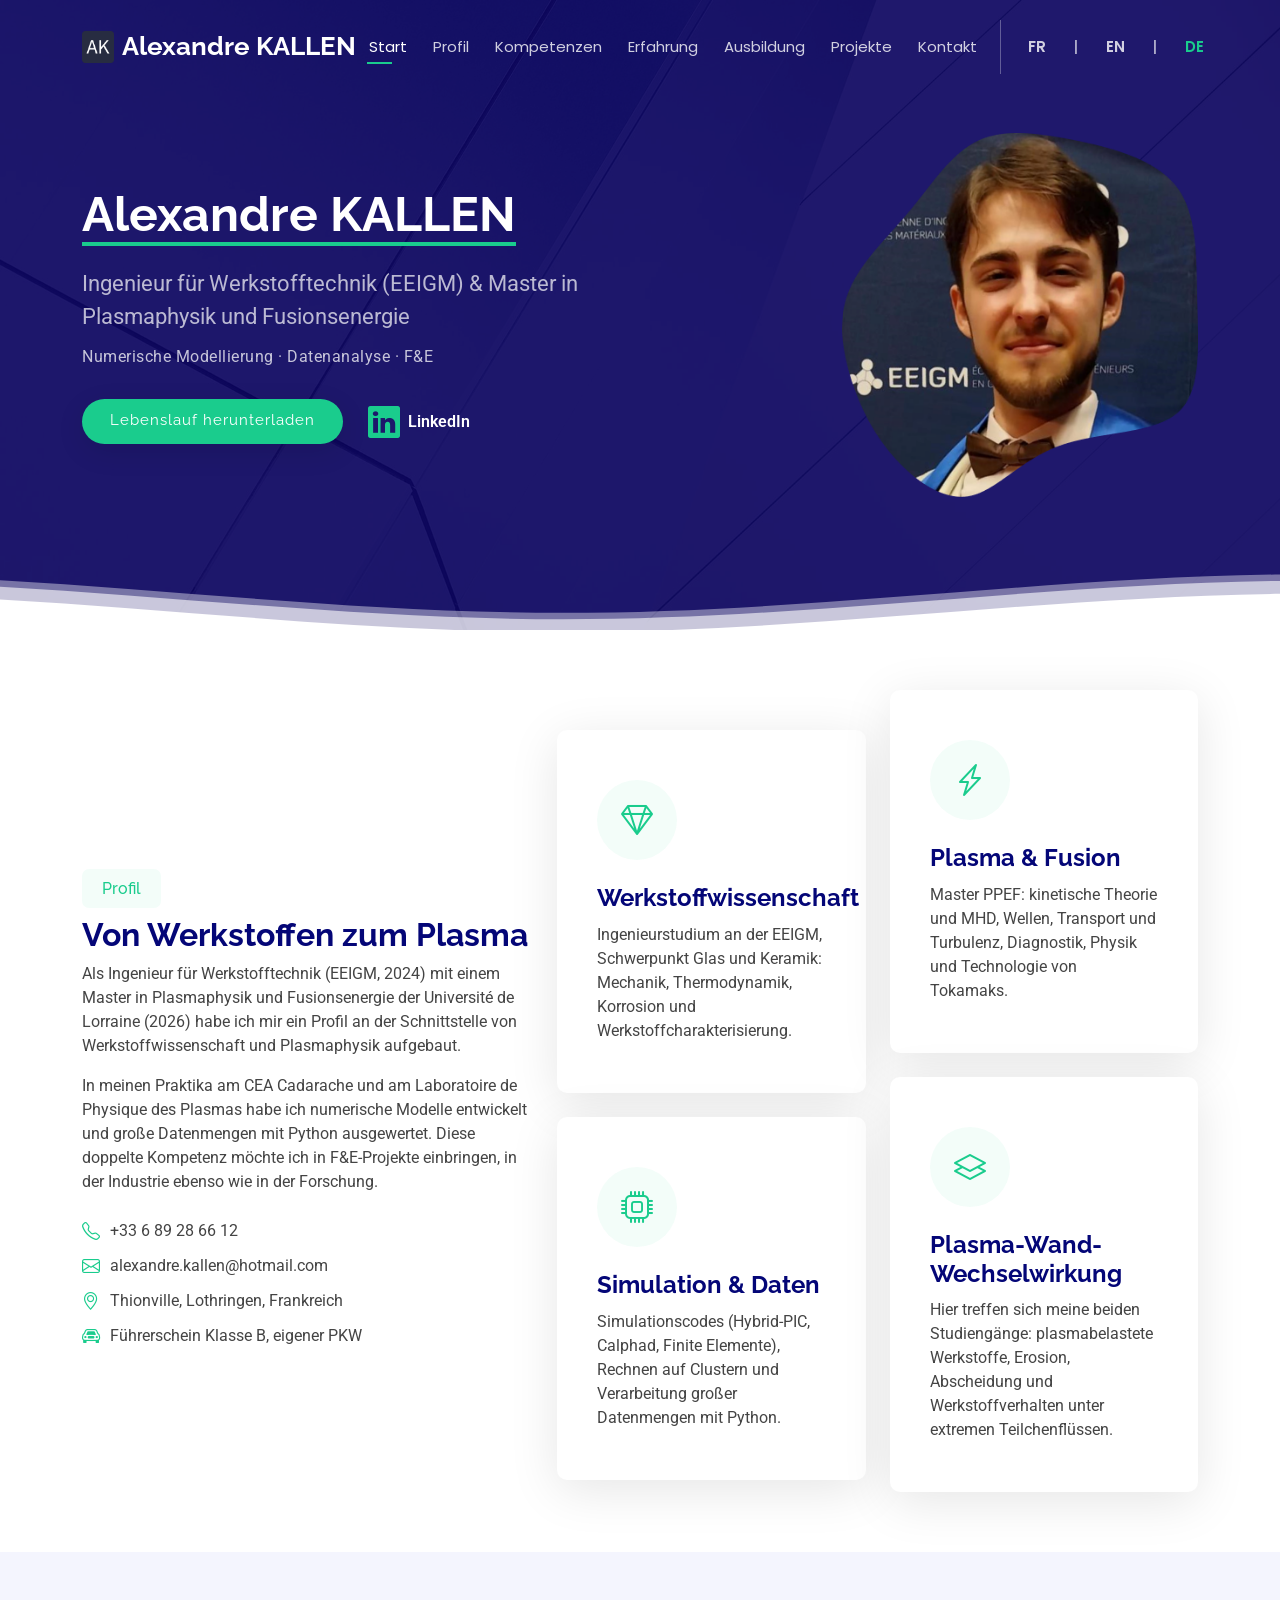
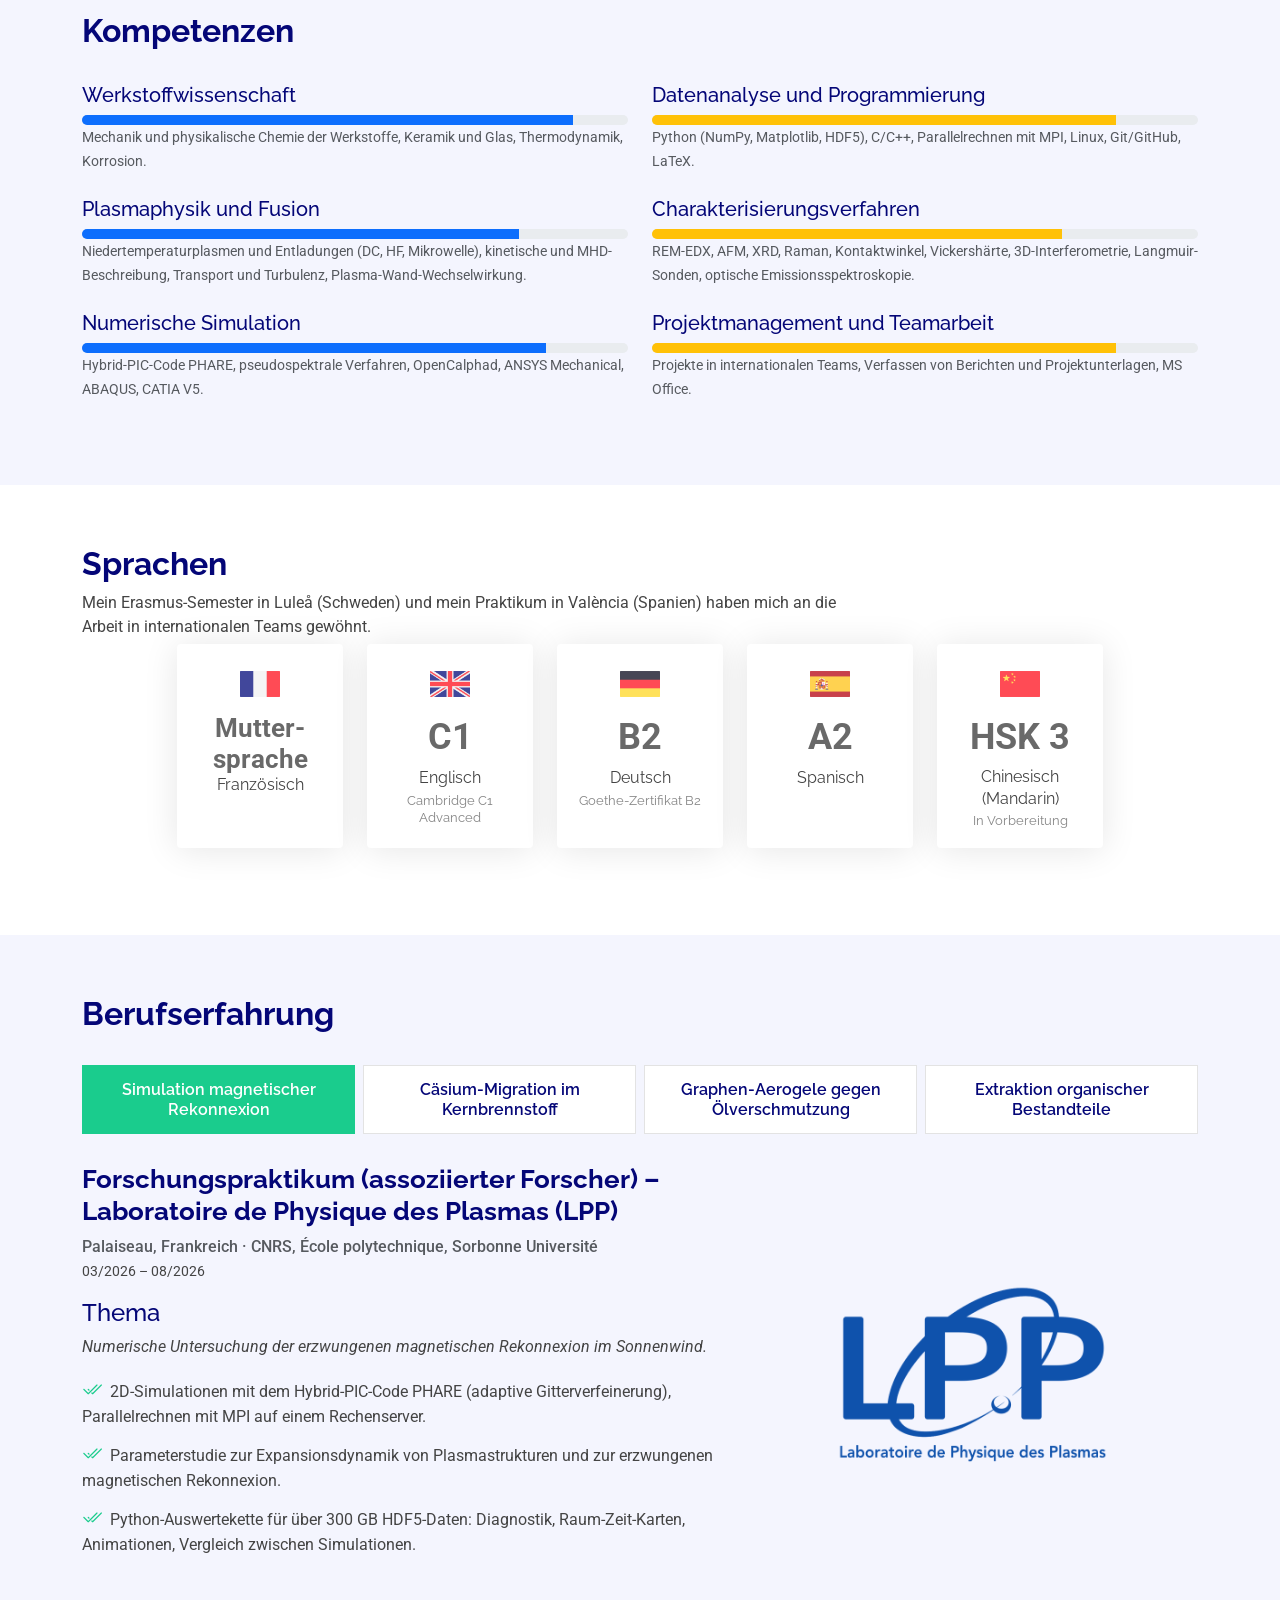
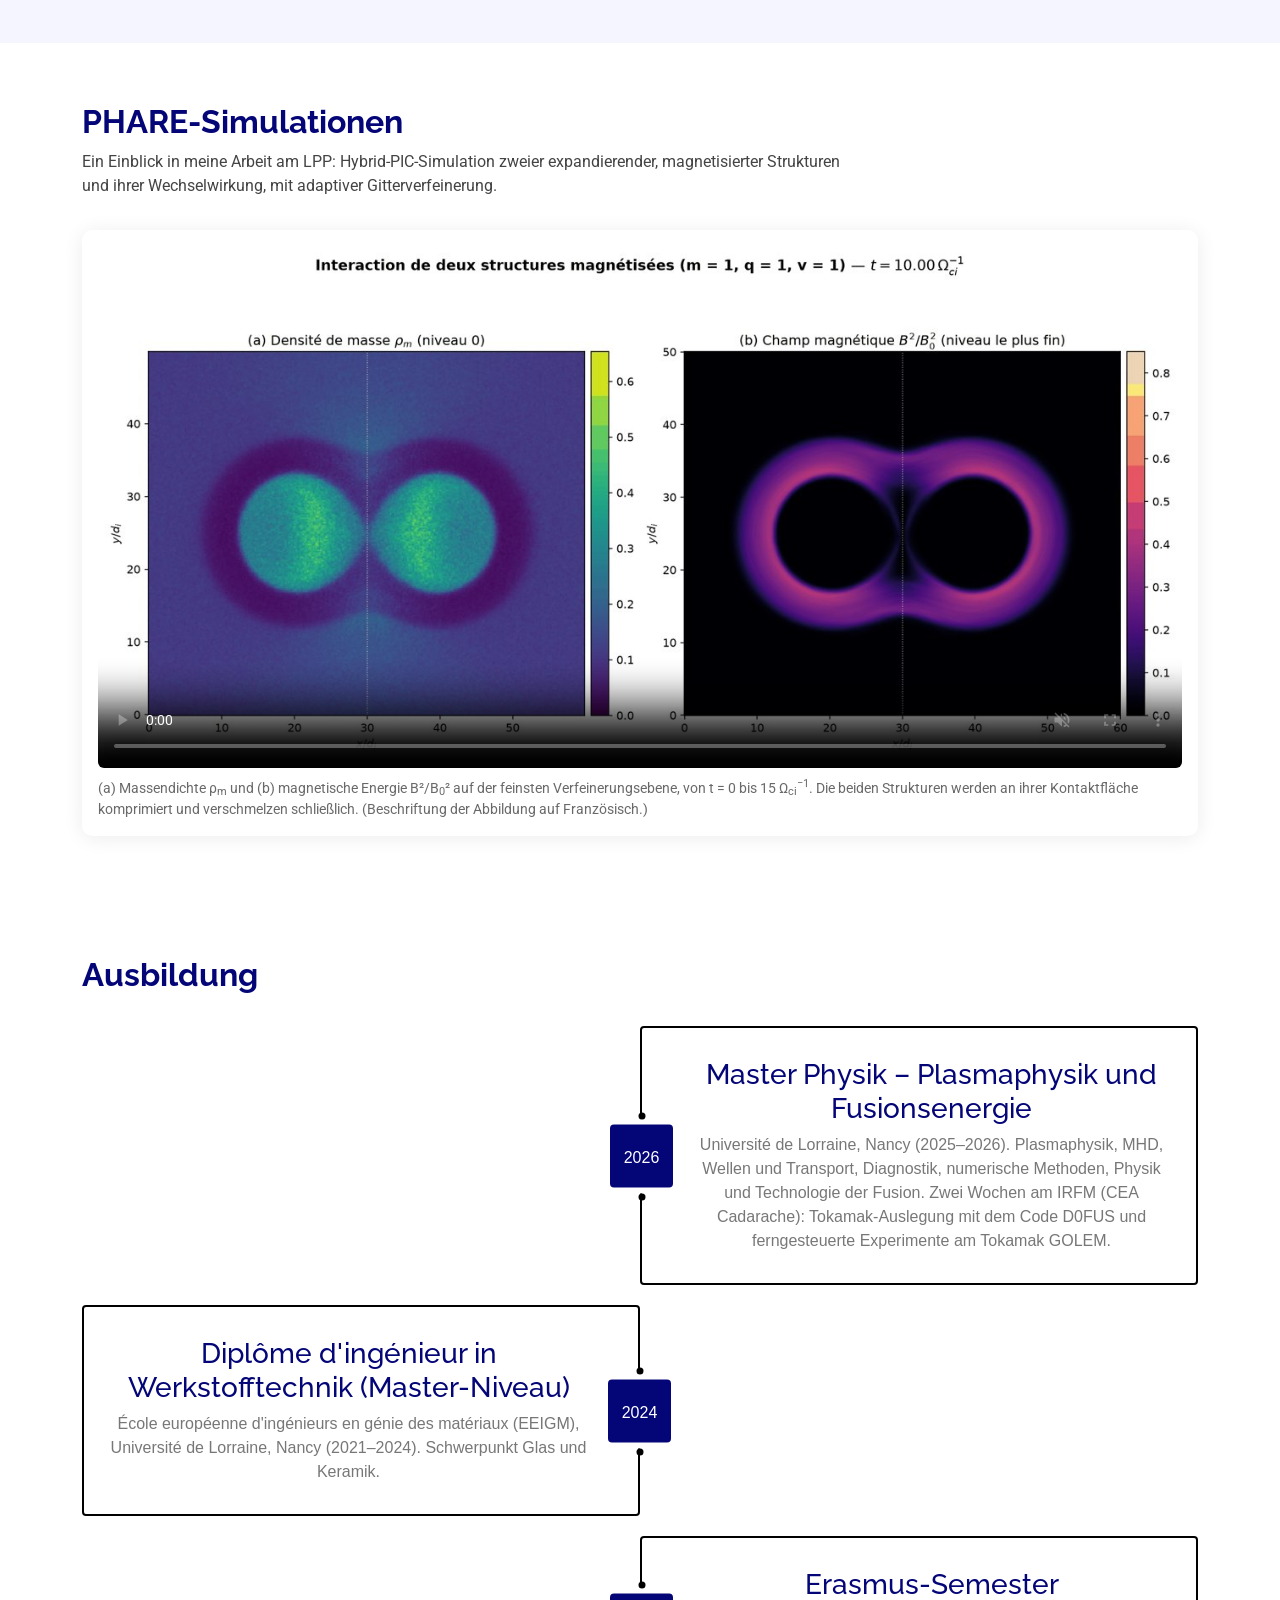
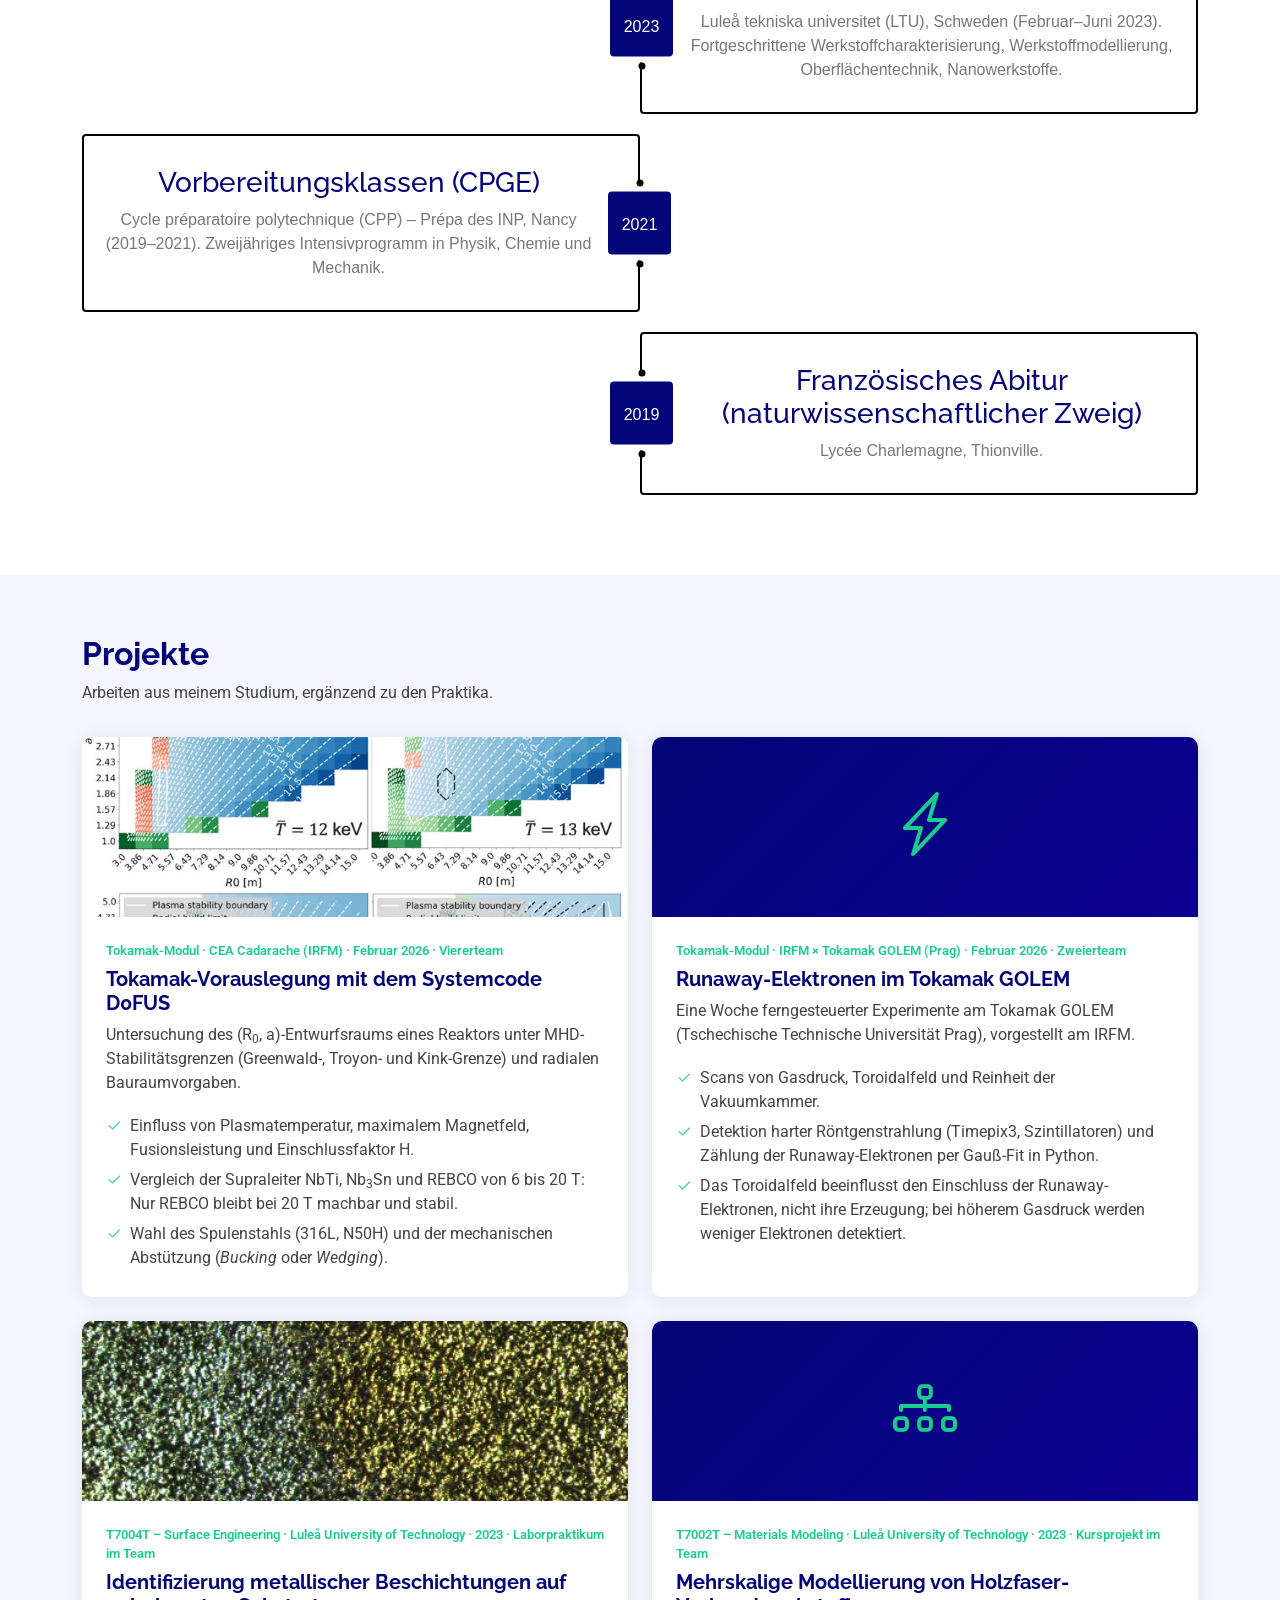
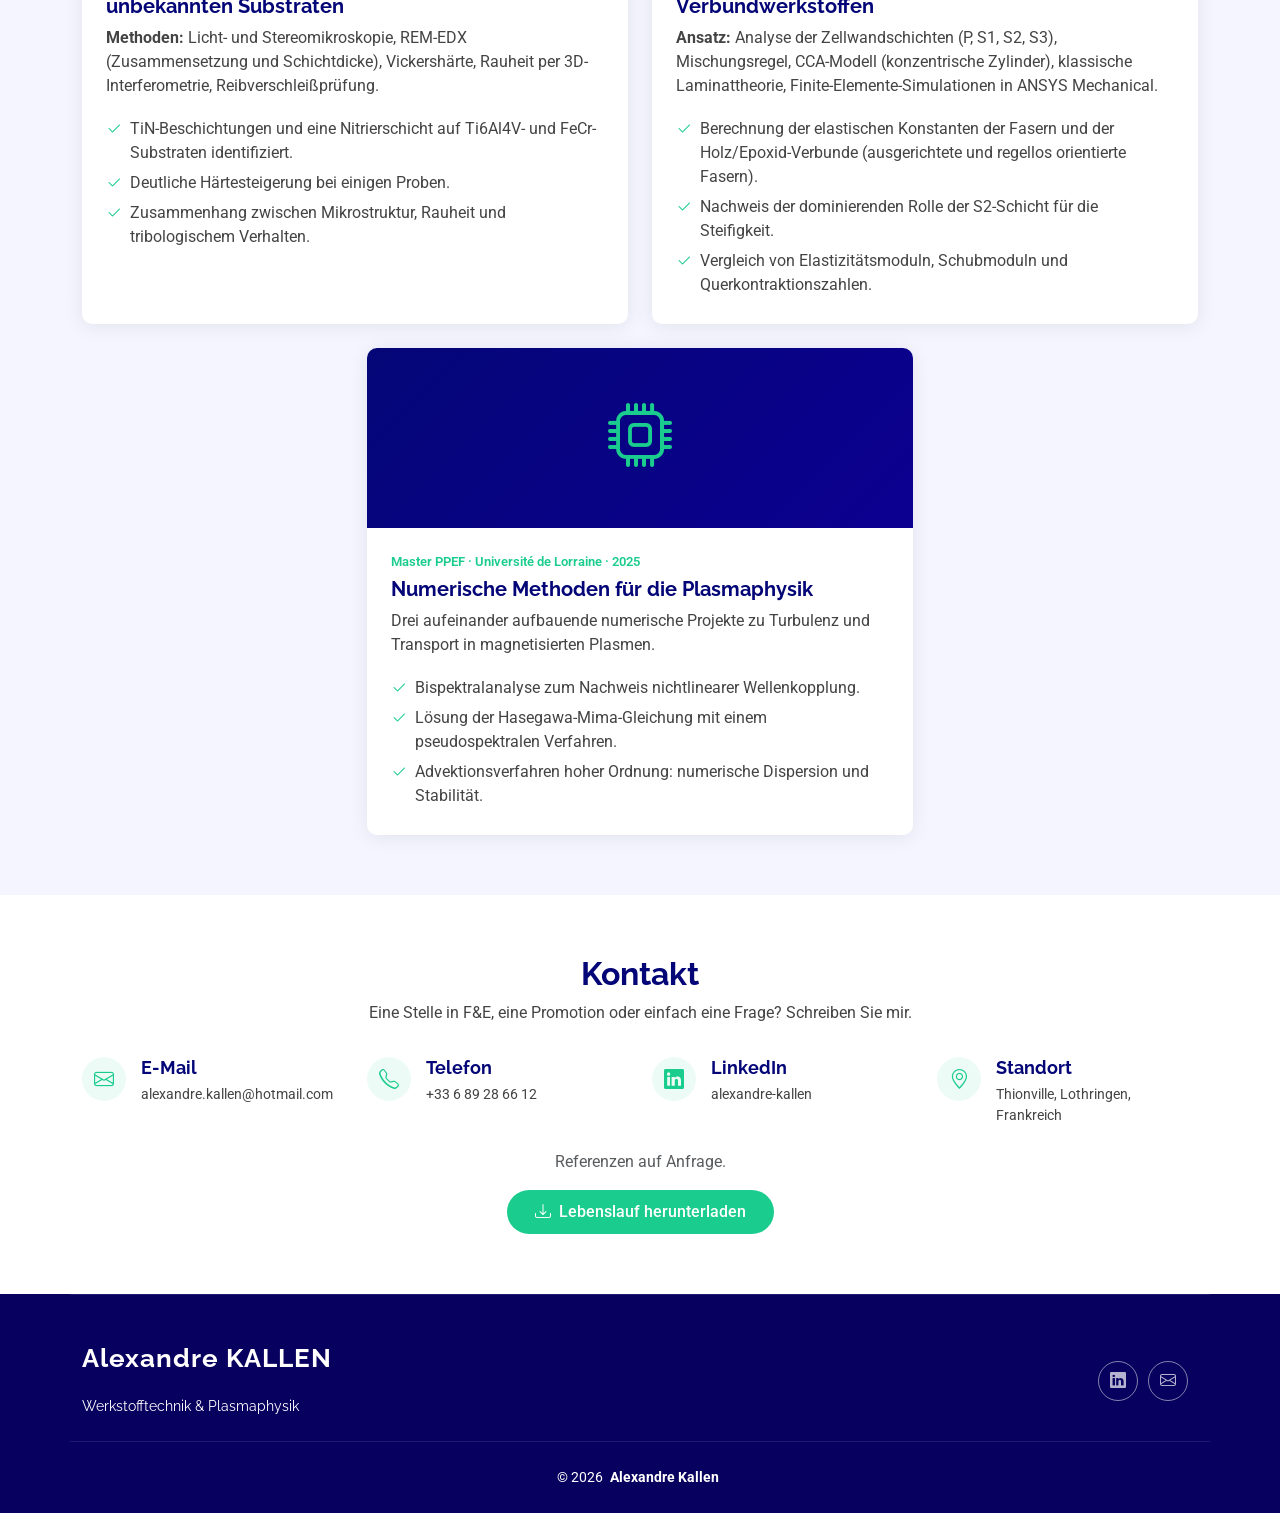
==== de/index.html @ f046f1e1 "Initial commit" ====
<!DOCTYPE html>
<html lang="de">

<head>
  <meta charset="utf-8">
  <meta content="width=device-width, initial-scale=1.0" name="viewport">
  <title>Alexandre Kallen – Werkstofftechnik &amp; Plasmaphysik</title>
  <meta name="description" content="Alexandre Kallen, Ingenieur für Werkstofftechnik (EEIGM) mit Master in Plasmaphysik und Fusionsenergie (Université de Lorraine). Numerische Modellierung, Datenanalyse, F&amp;E.">
  <meta property="og:title" content="Alexandre Kallen – Werkstofftechnik & Plasmaphysik">
  <meta property="og:description" content="Numerische Modellierung, Datenanalyse und F&E an der Schnittstelle von Werkstoffwissenschaft und Plasmaphysik.">
  <meta property="og:type" content="website">
  <meta property="og:image" content="https://alexandre-kallen.github.io/assets/img/profil-picture/PP-Alexandre-kallen-7.png">
  <link rel="canonical" href="https://alexandre-kallen.github.io/de/">
  <link rel="alternate" hreflang="fr" href="https://alexandre-kallen.github.io/">
  <link rel="alternate" hreflang="en" href="https://alexandre-kallen.github.io/en/">
  <link rel="alternate" hreflang="de" href="https://alexandre-kallen.github.io/de/">
  <!-- <link rel="alternate" hreflang="zh-CN" href="https://alexandre-kallen.github.io/zh/"> -->
  <link rel="alternate" hreflang="x-default" href="https://alexandre-kallen.github.io/">

  <!-- Favicons -->
  <link rel="apple-touch-icon" sizes="180x180" href="../favicon/apple-touch-icon.png">
  <link rel="icon" type="image/png" sizes="32x32" href="../favicon/favicon-32x32.png">
  <link rel="icon" type="image/png" sizes="16x16" href="../favicon/favicon-16x16.png">
  <link rel="manifest" href="../favicon/site.webmanifest">

  <!-- Fonts -->
  <link href="https://fonts.googleapis.com" rel="preconnect">
  <link href="https://fonts.gstatic.com" rel="preconnect" crossorigin>
  <link href="https://fonts.googleapis.com/css2?family=Roboto:ital,wght@0,300;0,400;0,500;0,700;1,400&family=Poppins:wght@300;400;500;600;700&family=Raleway:wght@400;500;600;700;800&display=swap" rel="stylesheet">

  <!-- Vendor CSS Files -->
  <link href="../assets/vendor/bootstrap/css/bootstrap.min.css" rel="stylesheet">
  <link href="../assets/vendor/bootstrap-icons/bootstrap-icons.css" rel="stylesheet">
  <link href="../assets/vendor/aos/aos.css" rel="stylesheet">
  <link href="../assets/vendor/glightbox/css/glightbox.min.css" rel="stylesheet">
  <link href="../assets/vendor/swiper/swiper-bundle.min.css" rel="stylesheet">

  <!-- Main CSS File -->
  <link href="../assets/css/main.css" rel="stylesheet">
  <link href="../assets/css/second.css" rel="stylesheet">
  <link href="../assets/css/custom.css" rel="stylesheet">
  <link href="../assets/css/timeline.css" rel="stylesheet">
</head>

<body class="index-page">

  <header id="header" class="header d-flex align-items-center fixed-top">
    <div class="container-fluid container-xl position-relative d-flex align-items-center justify-content-between">

      <a href="#hero" class="logo d-flex align-items-center">
        <img src="../assets/img/profil-picture/logo-4-bis.png" alt="Logo AK">
        <h1 class="sitename">Alexandre KALLEN</h1>
      </a>

      
    <!-- Navigation Menu -->
    <nav id="navmenu" class="navmenu">
      <ul>
        <li><a href="#hero" class="active">Start</a></li>
        <li><a href="#about">Profil</a></li>
        <li><a href="#competences">Kompetenzen</a></li>
        <li><a href="#experiences">Erfahrung</a></li>
        <li><a href="#formation">Ausbildung</a></li>
        <li><a href="#projets">Projekte</a></li>
        <li><a href="#contact">Kontakt</a></li>

        <!-- Language Switcher -->
        <li class="lang-switch">
          <ul aria-label="Sprachauswahl">

            <li class="lang-item lang-fr">
              <a href="../index.html"
                hreflang="fr"
                lang="fr">FR</a>
            </li>

            <li class="lang-separator" aria-hidden="true">|</li>

            <li class="lang-item lang-en">
              <a href="../en/index.html"
                hreflang="en"
                lang="en">EN</a>
            </li>

            <li class="lang-separator" aria-hidden="true">|</li>

            <li class="lang-item lang-de">
              <a href="../de/index.html"
                class="lang-current"
                hreflang="de"
                lang="de"
                aria-current="page">DE</a>
            </li>

          </ul>
        </li>
      </ul>

      <i class="mobile-nav-toggle d-xl-none bi bi-list"></i>
    </nav>
    <!-- /Navigation Menu -->


    </div>
  </header>

  <main class="main">

    <!-- Hero Section -->
    <section id="hero" class="hero section dark-background">
      <img src="../assets/img/hero-bg-2.jpg" alt="" class="hero-bg">

      <div class="container">
        <div class="row gy-4 justify-content-between">
          <div class="col-lg-4 order-lg-last hero-img" data-aos="zoom-out" data-aos-duration="300">
            <img src="../assets/img/profil-picture/PP-Alexandre-kallen-7.png" class="img-fluid rounded" alt="Porträt von Alexandre Kallen">
          </div>

          <div class="col-lg-6 d-flex flex-column justify-content-center" data-aos="fade-in">
            <h1><span>Alexandre KALLEN</span></h1>
            <p>Ingenieur für Werkstofftechnik (EEIGM) &amp; Master in Plasmaphysik und Fusionsenergie</p>
            <p class="hero-tagline">Numerische Modellierung · Datenanalyse · F&amp;E</p>
            <div class="d-flex flex-wrap">
              <a href="../assets/cv/CV_Alexandre_Kallen_DE.pdf" class="btn-get-started" download="Lebenslauf_Alexandre_Kallen.pdf">Lebenslauf herunterladen</a>
              <a href="https://www.linkedin.com/in/alexandre-kallen/" target="_blank" rel="noopener" class="btn-watch-video d-flex align-items-center"><i class="bi bi-linkedin"></i><span>LinkedIn</span></a>
            </div>
          </div>

        </div>
      </div>

      <svg class="hero-waves" xmlns="http://www.w3.org/2000/svg" xmlns:xlink="http://www.w3.org/1999/xlink" viewBox="0 24 150 28 " preserveAspectRatio="none">
        <defs>
          <path id="wave-path" d="M-160 44c30 0 58-18 88-18s 58 18 88 18 58-18 88-18 58 18 88 18 v44h-352z"></path>
        </defs>
        <g class="wave1">
          <use xlink:href="#wave-path" x="50" y="3"></use>
        </g>
        <g class="wave2">
          <use xlink:href="#wave-path" x="50" y="0"></use>
        </g>
        <g class="wave3">
          <use xlink:href="#wave-path" x="50" y="9"></use>
        </g>
      </svg>

    </section><!-- /Hero Section -->

    <!-- About Section -->
    <section id="about" class="about section">

      <div class="container" data-aos="fade-up" data-aos-delay="100" data-aos-duration="300">
        <div class="row align-items-xl-center gy-5">

          <div class="col-xl-5 content">
            <h3>Profil</h3>
            <h2>Von Werkstoffen zum Plasma</h2>
            <p>Als Ingenieur für Werkstofftechnik (EEIGM, 2024) mit einem Master in Plasmaphysik und Fusionsenergie der Université de Lorraine (2026) habe ich mir ein Profil an der Schnittstelle von Werkstoffwissenschaft und Plasmaphysik aufgebaut.</p>
            <p>In meinen Praktika am CEA Cadarache und am Laboratoire de Physique des Plasmas habe ich numerische Modelle entwickelt und große Datenmengen mit Python ausgewertet. Diese doppelte Kompetenz möchte ich in F&amp;E-Projekte einbringen, in der Industrie ebenso wie in der Forschung.</p>
            <ul class="contact-list">
              <li><i class="bi bi-telephone"></i><a href="tel:+33689286612">+33 6 89 28 66 12</a></li>
              <li><i class="bi bi-envelope"></i><a href="mailto:alexandre.kallen@hotmail.com">alexandre.kallen@hotmail.com</a></li>
              <li><i class="bi bi-geo-alt"></i><span>Thionville, Lothringen, Frankreich</span></li>
              <li><i class="bi bi-car-front"></i><span>Führerschein Klasse B, eigener PKW</span></li>
            </ul>
          </div>

          <div class="col-xl-7">
            <div class="row gy-4 icon-boxes">

              <div class="col-md-6" data-aos="fade-up" data-aos-delay="200" data-aos-duration="300">
                <div class="icon-box">
                  <i class="bi bi-gem"></i>
                  <h3>Werkstoffwissenschaft</h3>
                  <p>Ingenieurstudium an der EEIGM, Schwerpunkt Glas und Keramik: Mechanik, Thermodynamik, Korrosion und Werkstoffcharakterisierung.</p>
                </div>
              </div>

              <div class="col-md-6" data-aos="fade-up" data-aos-delay="300" data-aos-duration="300">
                <div class="icon-box">
                  <i class="bi bi-lightning-charge"></i>
                  <h3>Plasma &amp; Fusion</h3>
                  <p>Master PPEF: kinetische Theorie und MHD, Wellen, Transport und Turbulenz, Diagnostik, Physik und Technologie von Tokamaks.</p>
                </div>
              </div>

              <div class="col-md-6" data-aos="fade-up" data-aos-delay="400" data-aos-duration="300">
                <div class="icon-box">
                  <i class="bi bi-cpu"></i>
                  <h3>Simulation &amp; Daten</h3>
                  <p>Simulationscodes (Hybrid-PIC, Calphad, Finite Elemente), Rechnen auf Clustern und Verarbeitung großer Datenmengen mit Python.</p>
                </div>
              </div>

              <div class="col-md-6" data-aos="fade-up" data-aos-delay="500" data-aos-duration="300">
                <div class="icon-box">
                  <i class="bi bi-layers"></i>
                  <h3>Plasma-Wand-Wechselwirkung</h3>
                  <p>Hier treffen sich meine beiden Studiengänge: plasmabelastete Werkstoffe, Erosion, Abscheidung und Werkstoffverhalten unter extremen Teilchenflüssen.</p>
                </div>
              </div>

            </div>
          </div>

        </div>
      </div>

    </section><!-- /About Section -->

    <!-- Skills -->
    <section id="competences" class="progress-section section light-background">
      <div class="container">
        <div class="section-heading">
          <h2>Kompetenzen</h2>
        </div>
        <div class="row">
          <div class="col-lg-6">
            <div class="mb-4">
              <h5>Werkstoffwissenschaft</h5>
              <div class="progress" style="height: 10px;">
                <div class="progress-bar bg-primary" role="progressbar" style="width: 90%;" aria-valuenow="90" aria-valuemin="0" aria-valuemax="100"></div>
              </div>
              <small class="text-muted">Mechanik und physikalische Chemie der Werkstoffe, Keramik und Glas, Thermodynamik, Korrosion.</small>
            </div>
            <div class="mb-4">
              <h5>Plasmaphysik und Fusion</h5>
              <div class="progress" style="height: 10px;">
                <div class="progress-bar bg-primary" role="progressbar" style="width: 80%;" aria-valuenow="80" aria-valuemin="0" aria-valuemax="100"></div>
              </div>
              <small class="text-muted">Niedertemperaturplasmen und Entladungen (DC, HF, Mikrowelle), kinetische und MHD-Beschreibung, Transport und Turbulenz, Plasma-Wand-Wechselwirkung.</small>
            </div>
            <div class="mb-4">
              <h5>Numerische Simulation</h5>
              <div class="progress" style="height: 10px;">
                <div class="progress-bar bg-primary" role="progressbar" style="width: 85%;" aria-valuenow="85" aria-valuemin="0" aria-valuemax="100"></div>
              </div>
              <small class="text-muted">Hybrid-PIC-Code PHARE, pseudospektrale Verfahren, OpenCalphad, ANSYS Mechanical, ABAQUS, CATIA V5.</small>
            </div>
          </div>
          <div class="col-lg-6">
            <div class="mb-4">
              <h5>Datenanalyse und Programmierung</h5>
              <div class="progress" style="height: 10px;">
                <div class="progress-bar bg-warning" role="progressbar" style="width: 85%;" aria-valuenow="85" aria-valuemin="0" aria-valuemax="100"></div>
              </div>
              <small class="text-muted">Python (NumPy, Matplotlib, HDF5), C/C++, Parallelrechnen mit MPI, Linux, Git/GitHub, LaTeX.</small>
            </div>
            <div class="mb-4">
              <h5>Charakterisierungsverfahren</h5>
              <div class="progress" style="height: 10px;">
                <div class="progress-bar bg-warning" role="progressbar" style="width: 75%;" aria-valuenow="75" aria-valuemin="0" aria-valuemax="100"></div>
              </div>
              <small class="text-muted">REM-EDX, AFM, XRD, Raman, Kontaktwinkel, Vickershärte, 3D-Interferometrie, Langmuir-Sonden, optische Emissionsspektroskopie.</small>
            </div>
            <div class="mb-4">
              <h5>Projektmanagement und Teamarbeit</h5>
              <div class="progress" style="height: 10px;">
                <div class="progress-bar bg-warning" role="progressbar" style="width: 85%;" aria-valuenow="85" aria-valuemin="0" aria-valuemax="100"></div>
              </div>
              <small class="text-muted">Projekte in internationalen Teams, Verfassen von Berichten und Projektunterlagen, MS Office.</small>
            </div>
          </div>
        </div>
      </div>
    </section>
    <!-- /Skills -->

    <!-- Languages -->
    <section id="langues" class="stats section">
      <div class="container" data-aos="fade-up" data-aos-delay="100">
        <div class="section-heading">
          <h2>Sprachen</h2>
          <p>Mein Erasmus-Semester in Luleå (Schweden) und mein Praktikum in València (Spanien) haben mich an die Arbeit in internationalen Teams gewöhnt.</p>
        </div>

        <div class="row gy-4 justify-content-center">

          <div class="col-6 col-md-4 col-lg-2 d-flex flex-column align-items-center">
            <div class="stats-item">
              <img src="../assets/img/flags/french-flag.png" alt="" class="flag">
              <span class="lvl-long">Mutter&shy;sprache</span>
              <p>Französisch</p>
            </div>
          </div>

          <div class="col-6 col-md-4 col-lg-2 d-flex flex-column align-items-center">
            <div class="stats-item">
              <img src="../assets/img/flags/english-flag.png" alt="" class="flag">
              <span>C1</span>
              <p>Englisch<br><small>Cambridge C1 Advanced</small></p>
            </div>
          </div>

          <div class="col-6 col-md-4 col-lg-2 d-flex flex-column align-items-center">
            <div class="stats-item">
              <img src="../assets/img/flags/german-flag.png" alt="" class="flag">
              <span>B2</span>
              <p>Deutsch<br><small>Goethe-Zertifikat B2</small></p>
            </div>
          </div>

          <div class="col-6 col-md-4 col-lg-2 d-flex flex-column align-items-center">
            <div class="stats-item">
              <img src="../assets/img/flags/spanish-flag.png" alt="" class="flag">
              <span>A2</span>
              <p>Spanisch</p>
            </div>
          </div>

          <div class="col-6 col-md-4 col-lg-2 d-flex flex-column align-items-center">
            <div class="stats-item">
              <img src="../assets/img/flags/chinese-flag.png" alt="" class="flag">
              <span class="small-level">HSK 3</span>
              <p>Chinesisch (Mandarin)<br><small>In Vorbereitung</small></p>
            </div>
          </div>

        </div>
      </div>
    </section><!-- /Languages -->

    <!-- Experiences -->
    <section id="experiences" class="features2 section light-background">

      <div class="container">
        <div class="section-heading">
          <h2>Berufserfahrung</h2>
        </div>

        <ul class="nav nav-tabs row d-flex g-2" data-aos="fade-up" data-aos-delay="100">
          <li class="nav-item col-6 col-lg-3">
            <a class="nav-link active show" data-bs-toggle="tab" data-bs-target="#exp-lpp">
              <h4><span class="d-none d-lg-inline">Simulation magnetischer Rekonnexion</span><span class="d-lg-none">LPP · 2026</span></h4>
            </a>
          </li>
          <li class="nav-item col-6 col-lg-3">
            <a class="nav-link" data-bs-toggle="tab" data-bs-target="#exp-cea">
              <h4><span class="d-none d-lg-inline">Cäsium-Migration im Kernbrennstoff</span><span class="d-lg-none">CEA · 2024</span></h4>
            </a>
          </li>
          <li class="nav-item col-6 col-lg-3">
            <a class="nav-link" data-bs-toggle="tab" data-bs-target="#exp-upv">
              <h4><span class="d-none d-lg-inline">Graphen-Aerogele gegen Ölverschmutzung</span><span class="d-lg-none">UPV · 2023</span></h4>
            </a>
          </li>
          <li class="nav-item col-6 col-lg-3">
            <a class="nav-link" data-bs-toggle="tab" data-bs-target="#exp-ceratizit">
              <h4><span class="d-none d-lg-inline">Extraktion organischer Bestandteile</span><span class="d-lg-none">CERATIZIT · 2021</span></h4>
            </a>
          </li>
        </ul>

        <div class="tab-content" data-aos="fade-up" data-aos-delay="200">

          <div class="tab-pane fade active show" id="exp-lpp">
            <div class="row gy-4">
              <div class="col-lg-7 order-2 order-lg-1">
                <h3>Forschungspraktikum (assoziierter Forscher) – Laboratoire de Physique des Plasmas (LPP)</h3>
                <span class="text-muted h6">Palaiseau, Frankreich · CNRS, École polytechnique, Sorbonne Université</span>
                <p><small>03/2026 – 08/2026</small></p>
                <h4>Thema</h4>
                <p class="fst-italic">Numerische Untersuchung der erzwungenen magnetischen Rekonnexion im Sonnenwind.</p>
                <ul>
                  <li><i class="bi bi-check2-all"></i> <span>2D-Simulationen mit dem Hybrid-PIC-Code PHARE (adaptive Gitterverfeinerung), Parallelrechnen mit MPI auf einem Rechenserver.</span></li>
                  <li><i class="bi bi-check2-all"></i> <span>Parameterstudie zur Expansionsdynamik von Plasmastrukturen und zur erzwungenen magnetischen Rekonnexion.</span></li>
                  <li><i class="bi bi-check2-all"></i> <span>Python-Auswertekette für über 300 GB HDF5-Daten: Diagnostik, Raum-Zeit-Karten, Animationen, Vergleich zwischen Simulationen.</span></li>
                </ul>
              </div>
              <div class="col-lg-5 order-1 order-lg-2 company-logos">
                <div class="logo-box">
                  <img src="../assets/img/logos/lpp-logo.png" alt="Laboratoire de Physique des Plasmas" class="img-fluid">
                </div>
              </div>
            </div>
          </div>

          <div class="tab-pane fade" id="exp-cea">
            <div class="row gy-4">
              <div class="col-lg-7 order-2 order-lg-1">
                <h3>Abschlusspraktikum – Commissariat à l'énergie atomique (CEA)</h3>
                <span class="text-muted h6">Cadarache, Frankreich</span>
                <p><small>02/2024 – 08/2024</small></p>
                <h4>Thema</h4>
                <p class="fst-italic">Thermodynamische Berechnungen zur Modellierung der Cäsium-Migration in den Brennstäben natriumgekühlter schneller Reaktoren.</p>
                <ul>
                  <li><i class="bi bi-check2-all"></i> <span>Thermodynamische Berechnungen mit OpenCalphad zur Speziation flüchtiger Spaltprodukte.</span></li>
                  <li><i class="bi bi-check2-all"></i> <span>Entwicklung eines Python-Modells, das Thermochemie und Diffusion koppelt, um den Cäsiumtransport im Brennstoff zu simulieren.</span></li>
                  <li><i class="bi bi-check2-all"></i> <span>Datenanalyse und Parameterstudien zur Validierung und Verbesserung des Modells.</span></li>
                </ul>
                <p class="publication"><i class="bi bi-journal-text"></i> <span><strong>Publikation (Mitautor, Beitrag zu Abbildungen):</strong> F. Bernachy-Barbe, T. Barani, J.-C. Dumas, A. Kallen, „A practical cesium axial migration model for fast reactor fuel pins“, <em>Nuclear Engineering and Technology</em> 57 (7), 103521 (2025). <a href="https://doi.org/10.1016/j.net.2025.103521" target="_blank" rel="noopener">DOI : 10.1016/j.net.2025.103521</a></span></p>
              </div>
              <div class="col-lg-5 order-1 order-lg-2 company-logos">
                <div class="logo-box">
                  <img src="../assets/img/logos/CEA_logo_nouveau.svg" alt="CEA" class="img-fluid">
                </div>
              </div>
            </div>
          </div>

          <div class="tab-pane fade" id="exp-upv">
            <div class="row gy-4">
              <div class="col-lg-7 order-2 order-lg-1">
                <h3>Forschungspraktikum – Universitat Politècnica de València (UPV)</h3>
                <span class="text-muted h6">València, Spanien</span>
                <p><small>09/2023 – 02/2024</small></p>
                <h4>Thema</h4>
                <p class="fst-italic">Einfluss der Reduktion auf poröse 3D-Sorbentien aus Graphenoxid zur Reinigung ölverschmutzten Wassers.</p>
                <ul>
                  <li><i class="bi bi-check2-all"></i> <span>Hydrothermale Synthese von Graphenoxid-Aerogelen: Einfluss der Präkursorkonzentration, des Reduktionsmittels (Vitamin C, Ethylendiamin), des Freeze-Castings (−20 °C oder flüssiger Stickstoff) und einer Glühung bei 800 °C unter Stickstoff.</span></li>
                  <li><i class="bi bi-check2-all"></i> <span>Charakterisierung mittels REM und Kontaktwinkel, Dichte- und Porositätsmessungen, Ölsorptionsversuche (Motor-, Raps- und Olivenöl) in Öl-in-Wasser-Emulsionen.</span></li>
                  <li><i class="bi bi-check2-all"></i> <span>Linearer Zusammenhang zwischen Öldichte und Sorptionskapazität; beste Ergebnisse mit Ethylendiamin, bis zu 405 mg/mg.</span></li>
                </ul>
                <a class="read-more-link" href="https://riunet.upv.es/entities/publication/25eebd11-fccb-4f73-8c6e-33d3c325169e" target="_blank" rel="noopener"><i class="bi bi-file-earmark-text"></i> Masterarbeit lesen (RiuNet, UPV)</a>
              </div>
              <div class="col-lg-5 order-1 order-lg-2 company-logos">
                <div class="logo-box">
                  <img src="../assets/img/logos/universitat-politecnica-de-valencia-upv-logo-vector.svg" alt="Universitat Politècnica de València" class="img-fluid">
                </div>
              </div>
            </div>
          </div>

          <div class="tab-pane fade" id="exp-ceratizit">
            <div class="row gy-4">
              <div class="col-lg-7 order-2 order-lg-1">
                <h3>Praktikum Prozesstechnik – CERATIZIT Luxembourg</h3>
                <span class="text-muted h6">Mamer, Luxemburg</span>
                <p><small>05/2021 – 06/2021</small></p>
                <h4>Thema</h4>
                <p class="fst-italic">Optimierung einer Methode zur Extraktion organischer Bestandteile aus Wolframcarbid-Pulvern.</p>
                <ul>
                  <li><i class="bi bi-check2-all"></i> <span>Untersuchung und Optimierung der Prozessparameter: Temperatur, Behandlungsdauer und Lösungsmittel.</span></li>
                  <li><i class="bi bi-check2-all"></i> <span>Analyse und Abtrennung der organischen Bestandteile der Pulver vor der industriellen Weiterverarbeitung.</span></li>
                </ul>
              </div>
              <div class="col-lg-5 order-1 order-lg-2 company-logos">
                <div class="logo-box">
                  <img src="../assets/img/logos/CERATIZIT_Logo.svg" alt="CERATIZIT" class="img-fluid">
                </div>
              </div>
            </div>
          </div>

        </div>

      </div>

    </section><!-- /Experiences -->

    <!-- Simulations -->
    <section id="simulations" class="simulations section">
      <div class="container">
        <div class="section-heading">
          <h2>PHARE-Simulationen</h2>
          <p>Ein Einblick in meine Arbeit am LPP: Hybrid-PIC-Simulation zweier expandierender, magnetisierter Strukturen und ihrer Wechselwirkung, mit adaptiver Gitterverfeinerung.</p>
        </div>
        <figure class="sim-figure" data-aos="fade-up">
          <video src="../assets/media/phare-deux-bulles.mp4" poster="../assets/media/phare-deux-bulles-poster.jpg" autoplay muted loop playsinline controls preload="metadata" aria-label="Animation der PHARE-Simulation zweier magnetisierter Strukturen"></video>
          <figcaption>(a) Massendichte ρ<sub>m</sub> und (b) magnetische Energie B²/B<sub>0</sub>² auf der feinsten Verfeinerungsebene, von t = 0 bis 15 Ω<sub>ci</sub><sup>−1</sup>. Die beiden Strukturen werden an ihrer Kontaktfläche komprimiert und verschmelzen schließlich. (Beschriftung der Abbildung auf Französisch.)</figcaption>
        </figure>
      </div>
    </section><!-- /Simulations -->

    <!-- Timeline section -->
    <section id="formation" class="section">
      <div class="container">
        <div class="section-heading">
          <h2>Ausbildung</h2>
        </div>
        <div class="row">
          <div class="col-md-12">
            <div class="main-timeline">
              <div class="timeline">
                <div class="timeline-content">
                  <div class="timeline-icon">
                    <p>2026</p>
                  </div>
                  <h3>Master Physik – Plasmaphysik und Fusionsenergie</h3>
                  <p class="description">
                    Université de Lorraine, Nancy (2025–2026). Plasmaphysik, MHD, Wellen und Transport, Diagnostik, numerische Methoden, Physik und Technologie der Fusion. Zwei Wochen am IRFM (CEA Cadarache): Tokamak-Auslegung mit dem Code D0FUS und ferngesteuerte Experimente am Tokamak GOLEM.
                  </p>
                </div>
              </div>
              <div class="timeline">
                <div class="timeline-content">
                  <div class="timeline-icon">
                    <p>2024</p>
                  </div>
                  <h3>Diplôme d'ingénieur in Werkstofftechnik (Master-Niveau)</h3>
                  <p class="description">
                    École européenne d'ingénieurs en génie des matériaux (EEIGM), Université de Lorraine, Nancy (2021–2024). Schwerpunkt Glas und Keramik.
                  </p>
                </div>
              </div>
              <div class="timeline">
                <div class="timeline-content">
                  <div class="timeline-icon">
                    <p>2023</p>
                  </div>
                  <h3>Erasmus-Semester</h3>
                  <p class="description">
                    Luleå tekniska universitet (LTU), Schweden (Februar–Juni 2023). Fortgeschrittene Werkstoffcharakterisierung, Werkstoffmodellierung, Oberflächentechnik, Nanowerkstoffe.
                  </p>
                </div>
              </div>
              <div class="timeline">
                <div class="timeline-content">
                  <div class="timeline-icon">
                    <p>2021</p>
                  </div>
                  <h3>Vorbereitungsklassen (CPGE)</h3>
                  <p class="description">
                    Cycle préparatoire polytechnique (CPP) – Prépa des INP, Nancy (2019–2021). Zweijähriges Intensivprogramm in Physik, Chemie und Mechanik.
                  </p>
                </div>
              </div>
              <div class="timeline">
                <div class="timeline-content">
                  <div class="timeline-icon">
                    <p>2019</p>
                  </div>
                  <h3>Französisches Abitur (naturwissenschaftlicher Zweig)</h3>
                  <p class="description">
                    Lycée Charlemagne, Thionville.
                  </p>
                </div>
              </div>
            </div>
          </div>
        </div>
      </div>
    </section>
    <!-- /Timeline section -->

    <!-- Projects -->
    <section id="projets" class="projects section light-background">
      <div class="container">
        <div class="section-heading">
          <h2>Projekte</h2>
          <p>Arbeiten aus meinem Studium, ergänzend zu den Praktika.</p>
        </div>

        <div class="row gy-4 justify-content-center">

          <div class="col-lg-6" data-aos="fade-up" data-aos-delay="100">
            <article class="project-card">
              <img src="../assets/img/projets/d0fus-cartes-faisabilite.jpg" alt="Machbarkeitskarten eines Tokamaks in der (R0, a)-Ebene, erstellt mit D0FUS" class="project-img">
              <div class="project-body">
                <p class="project-context">Tokamak-Modul · CEA Cadarache (IRFM) · Februar 2026 · Viererteam</p>
                <h3>Tokamak-Vorauslegung mit dem Systemcode D0FUS</h3>
                <p>Untersuchung des (R<sub>0</sub>, a)-Entwurfsraums eines Reaktors unter MHD-Stabilitätsgrenzen (Greenwald-, Troyon- und Kink-Grenze) und radialen Bauraumvorgaben.</p>
                <ul>
                  <li><i class="bi bi-check2"></i> Einfluss von Plasmatemperatur, maximalem Magnetfeld, Fusionsleistung und Einschlussfaktor H.</li>
                  <li><i class="bi bi-check2"></i> Vergleich der Supraleiter NbTi, Nb<sub>3</sub>Sn und REBCO von 6 bis 20 T: Nur REBCO bleibt bei 20 T machbar und stabil.</li>
                  <li><i class="bi bi-check2"></i> Wahl des Spulenstahls (316L, N50H) und der mechanischen Abstützung (<em>Bucking</em> oder <em>Wedging</em>).</li>
                </ul>
              </div>
            </article>
          </div>

          <div class="col-lg-6" data-aos="fade-up" data-aos-delay="200">
            <article class="project-card">
              <div class="project-icon"><i class="bi bi-lightning-charge"></i></div>
              <div class="project-body">
                <p class="project-context">Tokamak-Modul · IRFM × Tokamak GOLEM (Prag) · Februar 2026 · Zweierteam</p>
                <h3>Runaway-Elektronen im Tokamak GOLEM</h3>
                <p>Eine Woche ferngesteuerter Experimente am Tokamak GOLEM (Tschechische Technische Universität Prag), vorgestellt am IRFM.</p>
                <ul>
                  <li><i class="bi bi-check2"></i> Scans von Gasdruck, Toroidalfeld und Reinheit der Vakuumkammer.</li>
                  <li><i class="bi bi-check2"></i> Detektion harter Röntgenstrahlung (Timepix3, Szintillatoren) und Zählung der Runaway-Elektronen per Gauß-Fit in Python.</li>
                  <li><i class="bi bi-check2"></i> Das Toroidalfeld beeinflusst den Einschluss der Runaway-Elektronen, nicht ihre Erzeugung; bei höherem Gasdruck werden weniger Elektronen detektiert.</li>
                </ul>
              </div>
            </article>
          </div>

          <div class="col-lg-6" data-aos="fade-up" data-aos-delay="100">
            <article class="project-card">
              <img src="../assets/img/projets/t7004t-revetement-tin.jpg" alt="Mikroskopaufnahme einer TiN-basierten Beschichtung" class="project-img">
              <div class="project-body">
                <p class="project-context">T7004T – Surface Engineering · Luleå University of Technology · 2023 · Laborpraktikum im Team</p>
                <h3>Identifizierung metallischer Beschichtungen auf unbekannten Substraten</h3>
                <p><strong>Methoden:</strong> Licht- und Stereomikroskopie, REM-EDX (Zusammensetzung und Schichtdicke), Vickershärte, Rauheit per 3D-Interferometrie, Reibverschleißprüfung.</p>
                <ul>
                  <li><i class="bi bi-check2"></i> TiN-Beschichtungen und eine Nitrierschicht auf Ti6Al4V- und FeCr-Substraten identifiziert.</li>
                  <li><i class="bi bi-check2"></i> Deutliche Härtesteigerung bei einigen Proben.</li>
                  <li><i class="bi bi-check2"></i> Zusammenhang zwischen Mikrostruktur, Rauheit und tribologischem Verhalten.</li>
                </ul>
              </div>
            </article>
          </div>

          <div class="col-lg-6" data-aos="fade-up" data-aos-delay="200">
            <article class="project-card">
              <div class="project-icon"><i class="bi bi-diagram-3"></i></div>
              <div class="project-body">
                <p class="project-context">T7002T – Materials Modeling · Luleå University of Technology · 2023 · Kursprojekt im Team</p>
                <h3>Mehrskalige Modellierung von Holzfaser-Verbundwerkstoffen</h3>
                <p><strong>Ansatz:</strong> Analyse der Zellwandschichten (P, S1, S2, S3), Mischungsregel, CCA-Modell (konzentrische Zylinder), klassische Laminattheorie, Finite-Elemente-Simulationen in ANSYS Mechanical.</p>
                <ul>
                  <li><i class="bi bi-check2"></i> Berechnung der elastischen Konstanten der Fasern und der Holz/Epoxid-Verbunde (ausgerichtete und regellos orientierte Fasern).</li>
                  <li><i class="bi bi-check2"></i> Nachweis der dominierenden Rolle der S2-Schicht für die Steifigkeit.</li>
                  <li><i class="bi bi-check2"></i> Vergleich von Elastizitätsmoduln, Schubmoduln und Querkontraktionszahlen.</li>
                </ul>
              </div>
            </article>
          </div>

          

          <div class="col-lg-6" data-aos="fade-up" data-aos-delay="200">
            <article class="project-card">
              <div class="project-icon"><i class="bi bi-cpu"></i></div>
              <div class="project-body">
                <p class="project-context">Master PPEF · Université de Lorraine · 2025</p>
                <h3>Numerische Methoden für die Plasmaphysik</h3>
                <p>Drei aufeinander aufbauende numerische Projekte zu Turbulenz und Transport in magnetisierten Plasmen.</p>
                <ul>
                  <li><i class="bi bi-check2"></i> Bispektralanalyse zum Nachweis nichtlinearer Wellenkopplung.</li>
                  <li><i class="bi bi-check2"></i> Lösung der Hasegawa-Mima-Gleichung mit einem pseudospektralen Verfahren.</li>
                  <li><i class="bi bi-check2"></i> Advektionsverfahren hoher Ordnung: numerische Dispersion und Stabilität.</li>
                </ul>
              </div>
            </article>
          </div>

        </div>
      </div>
    </section>
    <!-- /Projects -->

    <!-- Contact Section -->
    <section id="contact" class="contact section">

      <div class="container">
        <div class="section-heading text-center">
          <h2>Kontakt</h2>
          <p>Eine Stelle in F&amp;E, eine Promotion oder einfach eine Frage? Schreiben Sie mir.</p>
        </div>

        <div class="row gy-4 justify-content-center" data-aos="fade-up" data-aos-delay="100">

          <div class="col-md-6 col-lg-3">
            <div class="info-item d-flex">
              <i class="bi bi-envelope flex-shrink-0"></i>
              <div>
                <h3>E-Mail</h3>
                <p><a href="mailto:alexandre.kallen@hotmail.com">alexandre.kallen@hotmail.com</a></p>
              </div>
            </div>
          </div>

          <div class="col-md-6 col-lg-3">
            <div class="info-item d-flex">
              <i class="bi bi-telephone flex-shrink-0"></i>
              <div>
                <h3>Telefon</h3>
                <p><a href="tel:+33689286612">+33 6 89 28 66 12</a></p>
              </div>
            </div>
          </div>

          <div class="col-md-6 col-lg-3">
            <div class="info-item d-flex">
              <i class="bi bi-linkedin flex-shrink-0"></i>
              <div>
                <h3>LinkedIn</h3>
                <p><a href="https://www.linkedin.com/in/alexandre-kallen/" target="_blank" rel="noopener">alexandre-kallen</a></p>
              </div>
            </div>
          </div>

          <div class="col-md-6 col-lg-3">
            <div class="info-item d-flex">
              <i class="bi bi-geo-alt flex-shrink-0"></i>
              <div>
                <h3>Standort</h3>
                <p>Thionville, Lothringen, Frankreich</p>
              </div>
            </div>
          </div>

        </div>

        <p class="text-center mt-4 text-muted">Referenzen auf Anfrage.</p>
        <div class="text-center mt-3">
          <a href="../assets/cv/CV_Alexandre_Kallen_DE.pdf" class="cta-btn" download="Lebenslauf_Alexandre_Kallen.pdf"><i class="bi bi-download"></i> Lebenslauf herunterladen</a>
        </div>

      </div>

    </section>
    <!-- /Contact Section -->

  </main>

  <footer id="footer" class="footer dark-background">

    <div class="container footer-top">
      <div class="row gy-4 align-items-center">
        <div class="col-md-6 footer-about">
          <a href="#hero" class="logo d-flex align-items-center">
            <span class="sitename">Alexandre KALLEN</span>
          </a>
          <p class="mt-2 mb-0">Werkstofftechnik &amp; Plasmaphysik</p>
        </div>
        <div class="col-md-6">
          <div class="social-links d-flex justify-content-md-end">
            <a href="https://www.linkedin.com/in/alexandre-kallen/" target="_blank" rel="noopener" aria-label="LinkedIn"><i class="bi bi-linkedin"></i></a>
            <a href="mailto:alexandre.kallen@hotmail.com" aria-label="Email"><i class="bi bi-envelope"></i></a>
          </div>
        </div>
      </div>
    </div>

    <div class="container copyright text-center mt-4">
      <p>© 2026 <strong class="px-1">Alexandre Kallen</strong></p>
    </div>

  </footer>

  <!-- Scroll Top -->
  <a href="#" id="scroll-top" class="scroll-top d-flex align-items-center justify-content-center" aria-label="Nach oben"><i class="bi bi-arrow-up-short"></i></a>

  <!-- Preloader -->
  <div id="preloader"></div>

  <!-- Vendor JS Files -->
  <script src="../assets/vendor/bootstrap/js/bootstrap.bundle.min.js"></script>
  <script src="../assets/vendor/aos/aos.js"></script>
  <script src="../assets/vendor/glightbox/js/glightbox.min.js"></script>
  <script src="../assets/vendor/purecounter/purecounter_vanilla.js"></script>
  <script src="../assets/vendor/swiper/swiper-bundle.min.js"></script>

  <!-- Main JS File -->
  <script src="../assets/js/main.js"></script>

</body>

</html>
---- assets/css/main.css ----
/**
* Template Name: Bootslander
* Template URL: https://bootstrapmade.com/bootslander-free-bootstrap-landing-page-template/
* Updated: Aug 07 2024 with Bootstrap v5.3.3
* Author: BootstrapMade.com
* License: https://bootstrapmade.com/license/
*/

/*--------------------------------------------------------------
# Font & Color Variables
# Help: https://bootstrapmade.com/color-system/
--------------------------------------------------------------*/
/* Fonts */
:root {
  --default-font: "Roboto",  system-ui, -apple-system, "Segoe UI", Roboto, "Helvetica Neue", Arial, "Noto Sans", "Liberation Sans", sans-serif, "Apple Color Emoji", "Segoe UI Emoji", "Segoe UI Symbol", "Noto Color Emoji";
  --heading-font: "Raleway",  sans-serif;
  --nav-font: "Poppins",  sans-serif;
}

/* Global Colors - The following color variables are used throughout the website. Updating them here will change the color scheme of the entire website */
:root { 
  --background-color: #ffffff; /* Background color for the entire website, including individual sections */
  --default-color: #444444; /* Default color used for the majority of the text content across the entire website */
  --heading-color: #040677; /* Color for headings, subheadings and title throughout the website */
  --accent-color: #1acc8d; /* Accent color that represents your brand on the website. It's used for buttons, links, and other elements that need to stand out */
  --surface-color: #ffffff; /* The surface color is used as a background of boxed elements within sections, such as cards, icon boxes, or other elements that require a visual separation from the global background. */
  --contrast-color: #ffffff; /* Contrast color for text, ensuring readability against backgrounds of accent, heading, or default colors. */
}

/* Nav Menu Colors - The following color variables are used specifically for the navigation menu. They are separate from the global colors to allow for more customization options */
:root {
  --nav-color: #ffffff;  /* The default color of the main navmenu links */
  --nav-hover-color: #1acc8d; /* Applied to main navmenu links when they are hovered over or active */
  --nav-mobile-background-color: #ffffff; /* Used as the background color for mobile navigation menu */
  --nav-dropdown-background-color: #ffffff; /* Used as the background color for dropdown items that appear when hovering over primary navigation items */
  --nav-dropdown-color: #444444; /* Used for navigation links of the dropdown items in the navigation menu. */
  --nav-dropdown-hover-color: #1acc8d; /* Similar to --nav-hover-color, this color is applied to dropdown navigation links when they are hovered over. */
}

/* Color Presets - These classes override global colors when applied to any section or element, providing reuse of the sam color scheme. */

.light-background {
  --background-color: #f4f5fe;
  --surface-color: #ffffff;
}

.dark-background {
  --background-color: #08005e;
  --default-color: #ffffff;
  --heading-color: #ffffff;
  --surface-color: #0c0091;
  --contrast-color: #ffffff;
}

/* Smooth scroll */
:root {
  scroll-behavior: smooth;
}

/*--------------------------------------------------------------
# General Styling & Shared Classes
--------------------------------------------------------------*/
body {
  color: var(--default-color);
  background-color: var(--background-color);
  font-family: var(--default-font);
}

a {
  color: var(--accent-color);
  text-decoration: none;
  transition: 0.3s;
}

a:hover {
  color: color-mix(in srgb, var(--accent-color), transparent 25%);
  text-decoration: none;
}

h1,
h2,
h3,
h4,
h5,
h6 {
  color: var(--heading-color);
  font-family: var(--heading-font);
}

/* PHP Email Form Messages
------------------------------*/
.php-email-form .error-message {
  display: none;
  background: #df1529;
  color: #ffffff;
  text-align: left;
  padding: 15px;
  margin-bottom: 24px;
  font-weight: 600;
}

.php-email-form .sent-message {
  display: none;
  color: #ffffff;
  background: #059652;
  text-align: center;
  padding: 15px;
  margin-bottom: 24px;
  font-weight: 600;
}

.php-email-form .loading {
  display: none;
  background: var(--surface-color);
  text-align: center;
  padding: 15px;
  margin-bottom: 24px;
}

.php-email-form .loading:before {
  content: "";
  display: inline-block;
  border-radius: 50%;
  width: 24px;
  height: 24px;
  margin: 0 10px -6px 0;
  border: 3px solid var(--accent-color);
  border-top-color: var(--surface-color);
  animation: php-email-form-loading 1s linear infinite;
}

@keyframes php-email-form-loading {
  0% {
    transform: rotate(0deg);
  }

  100% {
    transform: rotate(360deg);
  }
}

/*--------------------------------------------------------------
# Global Header
--------------------------------------------------------------*/
.header {
  --background-color: rgba(255, 255, 255, 0);
  --default-color: #ffffff;
  --heading-color: #ffffff;
  color: var(--default-color);
  background-color: var(--background-color);
  padding: 20px 0;
  transition: all 0.5s;
  z-index: 997;
}

.header .logo {
  line-height: 1;
}

.header .logo img {
  max-height: 32px;
  margin-right: 8px;
}

.header .logo h1 {
  font-size: 30px;
  margin: 0;
  font-weight: 700;
  color: var(--heading-color);
}

.scrolled .header {
  box-shadow: 0px 0 18px rgba(0, 0, 0, 0.1);
}

/* Global Header on Scroll
------------------------------*/
.scrolled .header {
  --background-color: #10058c;
}

/*--------------------------------------------------------------
# Navigation Menu
--------------------------------------------------------------*/
/* Desktop Navigation */
@media (min-width: 1200px) {
  .navmenu {
    padding: 0;
  }

  .navmenu ul {
    margin: 0;
    padding: 0;
    display: flex;
    list-style: none;
    align-items: center;
  }

  .navmenu li {
    position: relative;
  }

  .navmenu>ul>li {
    white-space: nowrap;
    padding: 15px 14px;
  }

  .navmenu>ul>li:last-child {
    padding-right: 0;
  }

  .navmenu a,
  .navmenu a:focus {
    color: color-mix(in srgb, var(--nav-color), transparent 20%);
    font-size: 15px;
    padding: 0 2px;
    font-family: var(--nav-font);
    font-weight: 400;
    display: flex;
    align-items: center;
    justify-content: space-between;
    white-space: nowrap;
    transition: 0.3s;
    position: relative;
  }

  .navmenu a i,
  .navmenu a:focus i {
    font-size: 12px;
    line-height: 0;
    margin-left: 5px;
    transition: 0.3s;
  }

  .navmenu>ul>li>a:before {
    content: "";
    position: absolute;
    height: 2px;
    bottom: -6px;
    left: 0;
    background-color: var(--nav-hover-color);
    visibility: hidden;
    width: 0px;
    transition: all 0.3s ease-in-out 0s;
  }

  .navmenu a:hover:before,
  .navmenu li:hover>a:before,
  .navmenu .active:before {
    visibility: visible;
    width: 25px;
  }

  .navmenu li:hover>a,
  .navmenu .active,
  .navmenu .active:focus {
    color: var(--nav-color);
  }

  .navmenu .dropdown ul {
    margin: 0;
    padding: 10px 0;
    background: var(--nav-dropdown-background-color);
    display: block;
    position: absolute;
    visibility: hidden;
    left: 14px;
    top: 130%;
    opacity: 0;
    transition: 0.3s;
    border-radius: 4px;
    z-index: 99;
    box-shadow: 0px 0px 30px rgba(0, 0, 0, 0.1);
  }

  .navmenu .dropdown ul li {
    min-width: 200px;
  }

  .navmenu .dropdown ul a {
    padding: 10px 20px;
    font-size: 15px;
    text-transform: none;
    color: var(--nav-dropdown-color);
  }

  .navmenu .dropdown ul a i {
    font-size: 12px;
  }

  .navmenu .dropdown ul a:hover,
  .navmenu .dropdown ul .active:hover,
  .navmenu .dropdown ul li:hover>a {
    color: var(--nav-dropdown-hover-color);
  }

  .navmenu .dropdown:hover>ul {
    opacity: 1;
    top: 100%;
    visibility: visible;
  }

  .navmenu .dropdown .dropdown ul {
    top: 0;
    left: -90%;
    visibility: hidden;
  }

  .navmenu .dropdown .dropdown:hover>ul {
    opacity: 1;
    top: 0;
    left: -100%;
    visibility: visible;
  }
}

/* Mobile Navigation */
@media (max-width: 1199px) {
  .mobile-nav-toggle {
    color: var(--nav-color);
    font-size: 28px;
    line-height: 0;
    margin-right: 10px;
    cursor: pointer;
    transition: color 0.3s;
  }

  .navmenu {
    padding: 0;
    z-index: 9997;
  }

  .navmenu ul {
    display: none;
    list-style: none;
    position: absolute;
    inset: 60px 20px 20px 20px;
    padding: 10px 0;
    margin: 0;
    border-radius: 6px;
    background-color: var(--nav-mobile-background-color);
    border: 1px solid color-mix(in srgb, var(--default-color), transparent 90%);
    box-shadow: none;
    overflow-y: auto;
    transition: 0.3s;
    z-index: 9998;
  }

  .navmenu a,
  .navmenu a:focus {
    color: var(--nav-dropdown-color);
    padding: 10px 20px;
    font-family: var(--nav-font);
    font-size: 17px;
    font-weight: 500;
    display: flex;
    align-items: center;
    justify-content: space-between;
    white-space: nowrap;
    transition: 0.3s;
  }

  .navmenu a i,
  .navmenu a:focus i {
    font-size: 12px;
    line-height: 0;
    margin-left: 5px;
    width: 30px;
    height: 30px;
    display: flex;
    align-items: center;
    justify-content: center;
    border-radius: 50%;
    transition: 0.3s;
    background-color: color-mix(in srgb, var(--accent-color), transparent 90%);
  }

  .navmenu a i:hover,
  .navmenu a:focus i:hover {
    background-color: var(--accent-color);
    color: var(--contrast-color);
  }

  .navmenu a:hover,
  .navmenu .active,
  .navmenu .active:focus {
    color: var(--nav-dropdown-hover-color);
  }

  .navmenu .active i,
  .navmenu .active:focus i {
    background-color: var(--accent-color);
    color: var(--contrast-color);
    transform: rotate(180deg);
  }

  .navmenu .dropdown ul {
    position: static;
    display: none;
    z-index: 99;
    padding: 10px 0;
    margin: 10px 20px;
    background-color: var(--nav-dropdown-background-color);
    transition: all 0.5s ease-in-out;
  }

  .navmenu .dropdown ul ul {
    background-color: rgba(33, 37, 41, 0.1);
  }

  .navmenu .dropdown>.dropdown-active {
    display: block;
    background-color: rgba(33, 37, 41, 0.03);
  }

  .mobile-nav-active {
    overflow: hidden;
  }

  .mobile-nav-active .mobile-nav-toggle {
    color: #fff;
    position: absolute;
    font-size: 32px;
    top: 15px;
    right: 15px;
    margin-right: 0;
    z-index: 9999;
  }

  .mobile-nav-active .navmenu {
    position: fixed;
    overflow: hidden;
    inset: 0;
    background: rgba(33, 37, 41, 0.8);
    transition: 0.3s;
  }

  .mobile-nav-active .navmenu>ul {
    display: block;
  }
}

/*--------------------------------------------------------------
# Global Footer
--------------------------------------------------------------*/
.footer {
  color: var(--default-color);
  background-color: var(--background-color);
  font-size: 14px;
  position: relative;
}

.footer .footer-top {
  padding-top: 50px;
  border-top: 1px solid color-mix(in srgb, var(--default-color), transparent 90%);
}

.footer .footer-about .logo {
  line-height: 1;
  margin-bottom: 25px;
}

.footer .footer-about .logo img {
  max-height: 40px;
  margin-right: 6px;
}

.footer .footer-about .logo span {
  font-size: 26px;
  font-weight: 700;
  letter-spacing: 1px;
  font-family: var(--heading-font);
  color: var(--heading-color);
}

.footer .footer-about p {
  font-size: 14px;
  font-family: var(--heading-font);
}

.footer .social-links a {
  display: flex;
  align-items: center;
  justify-content: center;
  width: 40px;
  height: 40px;
  border-radius: 50%;
  border: 1px solid color-mix(in srgb, var(--default-color), transparent 50%);
  font-size: 16px;
  color: color-mix(in srgb, var(--default-color), transparent 30%);
  margin-right: 10px;
  transition: 0.3s;
}

.footer .social-links a:hover {
  color: var(--accent-color);
  border-color: var(--accent-color);
}

.footer h4 {
  font-size: 16px;
  font-weight: bold;
  position: relative;
  padding-bottom: 12px;
}

.footer .footer-links {
  margin-bottom: 30px;
}

.footer .footer-links ul {
  list-style: none;
  padding: 0;
  margin: 0;
}

.footer .footer-links ul i {
  padding-right: 2px;
  font-size: 12px;
  line-height: 0;
}

.footer .footer-links ul li {
  padding: 10px 0;
  display: flex;
  align-items: center;
}

.footer .footer-links ul li:first-child {
  padding-top: 0;
}

.footer .footer-links ul a {
  color: color-mix(in srgb, var(--default-color), transparent 30%);
  display: inline-block;
  line-height: 1;
}

.footer .footer-links ul a:hover {
  color: var(--accent-color);
}

.footer .footer-contact p {
  margin-bottom: 5px;
}

.footer .footer-newsletter .newsletter-form {
  margin-top: 30px;
  margin-bottom: 15px;
  padding: 6px 8px;
  position: relative;
  border-radius: 4px;
  border: 1px solid color-mix(in srgb, var(--default-color), transparent 80%);
  display: flex;
  background-color: var(--background-color);
  transition: 0.3s;
}

.footer .footer-newsletter .newsletter-form:focus-within {
  border-color: var(--accent-color);
}

.footer .footer-newsletter .newsletter-form input[type=email] {
  border: 0;
  padding: 4px;
  width: 100%;
  background-color: var(--background-color);
  color: var(--default-color);
}

.footer .footer-newsletter .newsletter-form input[type=email]:focus-visible {
  outline: none;
}

.footer .footer-newsletter .newsletter-form input[type=submit] {
  border: 0;
  font-size: 16px;
  padding: 0 20px;
  margin: -7px -8px -7px 0;
  background: var(--accent-color);
  color: var(--contrast-color);
  transition: 0.3s;
  border-radius: 0 4px 4px 0;
}

.footer .footer-newsletter .newsletter-form input[type=submit]:hover {
  background: color-mix(in srgb, var(--accent-color), transparent 20%);
}

.footer .copyright {
  padding: 25px 0;
  border-top: 1px solid color-mix(in srgb, var(--default-color), transparent 90%);
}

.footer .copyright p {
  margin-bottom: 0;
}

.footer .credits {
  margin-top: 6px;
  font-size: 13px;
}

/*--------------------------------------------------------------
# Preloader
--------------------------------------------------------------*/
#preloader {
  position: fixed;
  inset: 0;
  z-index: 999999;
  overflow: hidden;
  background: var(--background-color);
  transition: all 0.6s ease-out;
}

#preloader:before {
  content: "";
  position: fixed;
  top: calc(50% - 30px);
  left: calc(50% - 30px);
  border: 6px solid #ffffff;
  border-color: var(--accent-color) transparent var(--accent-color) transparent;
  border-radius: 50%;
  width: 60px;
  height: 60px;
  animation: animate-preloader 1.5s linear infinite;
}

@keyframes animate-preloader {
  0% {
    transform: rotate(0deg);
  }

  100% {
    transform: rotate(360deg);
  }
}

/*--------------------------------------------------------------
# Scroll Top Button
--------------------------------------------------------------*/
.scroll-top {
  position: fixed;
  visibility: hidden;
  opacity: 0;
  right: 15px;
  bottom: 15px;
  z-index: 99999;
  background-color: var(--accent-color);
  width: 40px;
  height: 40px;
  border-radius: 4px;
  transition: all 0.4s;
}

.scroll-top i {
  font-size: 24px;
  color: var(--contrast-color);
  line-height: 0;
}

.scroll-top:hover {
  background-color: color-mix(in srgb, var(--accent-color), transparent 20%);
  color: var(--contrast-color);
}

.scroll-top.active {
  visibility: visible;
  opacity: 1;
}

/*--------------------------------------------------------------
# Disable aos animation delay on mobile devices
--------------------------------------------------------------*/
@media screen and (max-width: 768px) {
  [data-aos-delay] {
    transition-delay: 0 !important;
  }
}

/*--------------------------------------------------------------
# Global Page Titles & Breadcrumbs
--------------------------------------------------------------*/
.page-title {
  color: var(--default-color);
  background-color: var(--background-color);
  position: relative;
}

.page-title .heading {
  padding: 160px 0 80px 0;
  border-top: 1px solid color-mix(in srgb, var(--default-color), transparent 90%);
}

.page-title .heading h1 {
  font-size: 38px;
  font-weight: 700;
}

.page-title nav {
  background-color: color-mix(in srgb, var(--default-color), transparent 88%);
  padding: 20px 0;
}

.page-title nav ol {
  display: flex;
  flex-wrap: wrap;
  list-style: none;
  margin: 0;
  font-size: 16px;
  font-weight: 600;
}

.page-title nav ol li+li {
  padding-left: 10px;
}

.page-title nav ol li+li::before {
  content: "/";
  display: inline-block;
  padding-right: 10px;
  color: color-mix(in srgb, var(--default-color), transparent 70%);
}

/*--------------------------------------------------------------
# Global Sections
--------------------------------------------------------------*/
section,
.section {
  color: var(--default-color);
  background-color: var(--background-color);
  padding: 60px 0;
  scroll-margin-top: 100px;
  overflow: clip;
}

@media (max-width: 1199px) {

  section,
  .section {
    scroll-margin-top: 66px;
  }
}

/*--------------------------------------------------------------
# Global Section Titles
--------------------------------------------------------------*/
.section-title {
  padding-bottom: 60px;
  position: relative;
}

.section-title h2 {
  font-size: 14px;
  font-weight: 500;
  padding: 0;
  line-height: 1px;
  margin: 0;
  letter-spacing: 1.5px;
  text-transform: uppercase;
  color: color-mix(in srgb, var(--default-color), transparent 50%);
  position: relative;
}

.section-title h2::after {
  content: "";
  width: 120px;
  height: 1px;
  display: inline-block;
  background: var(--accent-color);
  margin: 4px 10px;
}

.section-title div {
  color: var(--heading-color);
  margin: 0;
  margin: 0;
  font-size: 28px;
  font-weight: 700;
  text-transform: uppercase;
  font-family: var(--heading-font);
}

/*--------------------------------------------------------------
# Hero Section
--------------------------------------------------------------*/
.hero {
  width: 100%;
  min-height: 70vh;
  position: relative;
  padding: 120px 0 120px 0;
  display: flex;
  align-items: center;
}

.hero .hero-bg {
  position: absolute;
  inset: 0;
  display: block;
  width: 100%;
  height: 100%;
  object-fit: cover;
  z-index: 1;
}

.hero:before {
  content: "";
  background: color-mix(in srgb, var(--background-color), transparent 10%);
  position: absolute;
  inset: 0;
  z-index: 2;
}

.hero .container {
  position: relative;
  z-index: 3;
}

.hero h1 {
  margin: 0 0 20px 0;
  font-size: 48px;
  font-weight: 700;
  line-height: 56px;
  color: color-mix(in srgb, var(--heading-color), transparent 30%);
}

.hero h1 span {
  color: var(--heading-color);
  border-bottom: 4px solid var(--accent-color);
}

.hero p {
  color: color-mix(in srgb, var(--default-color), transparent 30%);
  margin: 5px 0 30px 0;
  font-size: 22px;
  font-weight: 400;
}

.hero .btn-get-started {
  color: var(--contrast-color);
  background: var(--accent-color);
  font-family: var(--heading-font);
  font-weight: 400;
  font-size: 15px;
  letter-spacing: 1px;
  display: inline-block;
  padding: 10px 28px 12px 28px;
  border-radius: 50px;
  transition: 0.5s;
  box-shadow: 0 8px 28px rgba(0, 0, 0, 0.1);
}

.hero .btn-get-started:hover {
  color: var(--contrast-color);
  background: color-mix(in srgb, var(--accent-color), transparent 15%);
  box-shadow: 0 8px 28px rgba(0, 0, 0, 0.1);
}

.hero .btn-watch-video {
  font-size: 16px;
  transition: 0.5s;
  margin-left: 25px;
  color: var(--default-color);
  font-weight: 600;
}

.hero .btn-watch-video i {
  color: var(--accent-color);
  font-size: 32px;
  transition: 0.3s;
  line-height: 0;
  margin-right: 8px;
}

.hero .btn-watch-video:hover {
  color: var(--accent-color);
}

.hero .btn-watch-video:hover i {
  color: color-mix(in srgb, var(--accent-color), transparent 15%);
}

.hero .animated {
  animation: up-down 2s ease-in-out infinite alternate-reverse both;
}

@media (max-width: 640px) {
  .hero h1 {
    font-size: 28px;
    line-height: 36px;
  }

  .hero p {
    font-size: 18px;
    line-height: 24px;
    margin-bottom: 30px;
  }

  .hero .btn-get-started,
  .hero .btn-watch-video {
    font-size: 13px;
  }
}

.hero .hero-waves {
  display: block;
  width: 100%;
  height: 60px;
  position: absolute;
  left: 0;
  bottom: 0;
  right: 0;
  z-index: 3;
}

.hero .wave1 use {
  animation: move-forever1 10s linear infinite;
  animation-delay: -2s;
  fill: var(--default-color);
  opacity: 0.6;
}

.hero .wave2 use {
  animation: move-forever2 8s linear infinite;
  animation-delay: -2s;
  fill: var(--default-color);
  opacity: 0.4;
}

.hero .wave3 use {
  animation: move-forever3 6s linear infinite;
  animation-delay: -2s;
  fill: var(--default-color);
}

@keyframes move-forever1 {
  0% {
    transform: translate(85px, 0%);
  }

  100% {
    transform: translate(-90px, 0%);
  }
}

@keyframes move-forever2 {
  0% {
    transform: translate(-90px, 0%);
  }

  100% {
    transform: translate(85px, 0%);
  }
}

@keyframes move-forever3 {
  0% {
    transform: translate(-90px, 0%);
  }

  100% {
    transform: translate(85px, 0%);
  }
}

@keyframes up-down {
  0% {
    transform: translateY(10px);
  }

  100% {
    transform: translateY(-10px);
  }
}

/*--------------------------------------------------------------
# About Section
--------------------------------------------------------------*/
.about {
  padding-top: 100px;
}

.about .content h3 {
  font-size: 16px;
  font-weight: 500;
  line-height: 19px;
  padding: 10px 20px;
  background: color-mix(in srgb, var(--accent-color), transparent 95%);
  color: var(--accent-color);
  border-radius: 7px;
  display: inline-block;
}

.about .content h2 {
  font-weight: 700;
}

.about .content p:last-child {
  margin-bottom: 0;
}

.about .content .read-more {
  background: var(--accent-color);
  color: var(--contrast-color);
  font-family: var(--heading-font);
  font-weight: 500;
  font-size: 16px;
  letter-spacing: 1px;
  padding: 12px 24px;
  border-radius: 5px;
  transition: 0.3s;
  display: inline-flex;
  align-items: center;
  justify-content: center;
}

.about .content .read-more i {
  font-size: 18px;
  margin-left: 5px;
  line-height: 0;
  transition: 0.3s;
}

.about .content .read-more:hover {
  background: color-mix(in srgb, var(--accent-color), transparent 20%);
  padding-right: 19px;
}

.about .content .read-more:hover i {
  margin-left: 10px;
}

.about .icon-box {
  background-color: var(--surface-color);
  padding: 50px 40px;
  box-shadow: 0px 10px 50px rgba(0, 0, 0, 0.1);
  border-radius: 10px;
  transition: all 0.3s ease-out 0s;
}

.about .icon-box i {
  width: 80px;
  height: 80px;
  border-radius: 50%;
  display: inline-flex;
  align-items: center;
  justify-content: center;
  margin-bottom: 24px;
  font-size: 32px;
  line-height: 0;
  transition: all 0.4s ease-out 0s;
  background-color: color-mix(in srgb, var(--accent-color), transparent 95%);
  color: var(--accent-color);
}

.about .icon-box h3 {
  margin-bottom: 10px;
  font-size: 24px;
  font-weight: 700;
}

.about .icon-box p {
  margin-bottom: 0;
}

.about .icon-box:hover i {
  background-color: var(--accent-color);
  color: var(--contrast-color);
}

.about .icon-boxes .col-md-6:nth-child(2) .icon-box,
.about .icon-boxes .col-md-6:nth-child(4) .icon-box {
  margin-top: -40px;
}

@media (max-width: 768px) {

  .about .icon-boxes .col-md-6:nth-child(2) .icon-box,
  .about .icon-boxes .col-md-6:nth-child(4) .icon-box {
    margin-top: 0;
  }
}

/*--------------------------------------------------------------
# Features Section
--------------------------------------------------------------*/
.features .features-item {
  background-color: var(--surface-color);
  display: flex;
  align-items: center;
  padding: 20px;
  transition: 0.3s;
  border: 1px solid color-mix(in srgb, var(--default-color), transparent 90%);
  position: relative;
}

.features .features-item i {
  font-size: 32px;
  padding-right: 10px;
  line-height: 0;
}

.features .features-item h3 {
  font-weight: 700;
  margin: 0;
  padding: 0;
  line-height: 1;
  font-size: 16px;
}

.features .features-item h3 a {
  color: var(--heading-color);
  transition: 0.3s;
}

.features .features-item:hover {
  border-color: var(--accent-color);
}

.features .features-item:hover h3 a {
  color: var(--accent-color);
}

/*--------------------------------------------------------------
# Stats Section
--------------------------------------------------------------*/
.stats i {
  background-color: var(--surface-color);
  color: var(--accent-color);
  box-shadow: 0px 2px 25px rgba(0, 0, 0, 0.1);
  width: 54px;
  height: 54px;
  font-size: 24px;
  border-radius: 50px;
  border: 2px solid var(--background-color);
  display: inline-flex;
  align-items: center;
  justify-content: center;
  position: relative;
  z-index: 1;
}

.stats .stats-item {
  background-color: var(--surface-color);
  margin-top: -27px;
  padding: 30px 30px 25px 30px;
  width: 100%;
  position: relative;
  text-align: center;
  box-shadow: 0px 2px 35px rgba(0, 0, 0, 0.1);
  border-radius: 4px;
  z-index: 0;
}

.stats .stats-item span {
  font-size: 36px;
  display: block;
  font-weight: 700;
  color: color-mix(in srgb, var(--default-color), transparent 20%);
}

.stats .stats-item p {
  padding: 0;
  margin: 0;
  font-family: var(--heading-font);
  font-size: 16px;
}

/*--------------------------------------------------------------
# Details Section
--------------------------------------------------------------*/
.details .features-item {
  color: color-mix(in srgb, var(--default-color), transparent 20%);
}

.details .features-item+.features-item {
  margin-top: 100px;
}

@media (max-width: 640px) {
  .details .features-item+.features-item {
    margin-top: 40px;
  }
}

.details .features-item h3 {
  font-weight: 700;
  font-size: 26px;
}

.details .features-item ul {
  list-style: none;
  padding: 0;
}

.details .features-item ul li {
  padding-bottom: 10px;
  display: flex;
  align-items: center;
}

.details .features-item ul li:last-child {
  padding-bottom: 0;
}

.details .features-item ul i {
  font-size: 20px;
  padding-right: 4px;
  color: var(--accent-color);
}

.details .features-item p:last-child {
  margin-bottom: 0;
}

/*--------------------------------------------------------------
# Gallery Section
--------------------------------------------------------------*/
.gallery .gallery-item {
  overflow: hidden;
  border-right: 3px solid var(--background-color);
  border-bottom: 3px solid var(--background-color);
}

.gallery .gallery-item img {
  transition: all ease-in-out 0.4s;
}

.gallery .gallery-item:hover img {
  transform: scale(1.1);
}

/*--------------------------------------------------------------
# Testimonials Section
--------------------------------------------------------------*/
.testimonials {
  padding: 80px 0;
  position: relative;
}

.testimonials:before {
  content: "";
  background: color-mix(in srgb, var(--background-color), transparent 30%);
  position: absolute;
  inset: 0;
  z-index: 2;
}

.testimonials .testimonials-bg {
  position: absolute;
  inset: 0;
  display: block;
  width: 100%;
  height: 100%;
  object-fit: cover;
  z-index: 1;
}

.testimonials .container {
  position: relative;
  z-index: 3;
}

.testimonials .testimonials-carousel,
.testimonials .testimonials-slider {
  overflow: hidden;
}

.testimonials .testimonial-item {
  text-align: center;
}

.testimonials .testimonial-item .testimonial-img {
  width: 100px;
  border-radius: 50%;
  border: 6px solid color-mix(in srgb, var(--default-color), transparent 85%);
  margin: 0 auto;
}

.testimonials .testimonial-item h3 {
  font-size: 20px;
  font-weight: bold;
  margin: 10px 0 5px 0;
}

.testimonials .testimonial-item h4 {
  font-size: 14px;
  margin: 0 0 15px 0;
  color: color-mix(in srgb, var(--default-color), transparent 40%);
}

.testimonials .testimonial-item .stars {
  margin-bottom: 15px;
}

.testimonials .testimonial-item .stars i {
  color: #ffc107;
  margin: 0 1px;
}

.testimonials .testimonial-item .quote-icon-left,
.testimonials .testimonial-item .quote-icon-right {
  color: color-mix(in srgb, var(--default-color), transparent 40%);
  font-size: 26px;
  line-height: 0;
}

.testimonials .testimonial-item .quote-icon-left {
  display: inline-block;
  left: -5px;
  position: relative;
}

.testimonials .testimonial-item .quote-icon-right {
  display: inline-block;
  right: -5px;
  position: relative;
  top: 10px;
  transform: scale(-1, -1);
}

.testimonials .testimonial-item p {
  font-style: italic;
  margin: 0 auto 15px auto;
}

.testimonials .swiper-wrapper {
  height: auto;
}

.testimonials .swiper-pagination {
  margin-top: 20px;
  position: relative;
}

.testimonials .swiper-pagination .swiper-pagination-bullet {
  width: 12px;
  height: 12px;
  background-color: color-mix(in srgb, var(--default-color), transparent 50%);
  opacity: 0.5;
}

.testimonials .swiper-pagination .swiper-pagination-bullet-active {
  background-color: var(--default-color);
  opacity: 1;
}

@media (min-width: 992px) {
  .testimonials .testimonial-item p {
    width: 80%;
  }
}

/*--------------------------------------------------------------
# Team Section
--------------------------------------------------------------*/
.team .member {
  position: relative;
}

.team .member .pic {
  overflow: hidden;
  margin-bottom: 50px;
}

.team .member .member-info {
  background-color: var(--surface-color);
  color: color-mix(in srgb, var(--default-color), transparent 20%);
  box-shadow: 0px 2px 15px rgba(0, 0, 0, 0.1);
  position: absolute;
  bottom: -50px;
  left: 20px;
  right: 20px;
  padding: 20px 15px;
  overflow: hidden;
  transition: 0.5s;
}

.team .member h4 {
  font-weight: 700;
  margin-bottom: 10px;
  font-size: 16px;
  position: relative;
  padding-bottom: 10px;
}

.team .member h4::after {
  content: "";
  position: absolute;
  display: block;
  width: 50px;
  height: 1px;
  background: color-mix(in srgb, var(--default-color), transparent 60%);
  bottom: 0;
  left: 0;
}

.team .member span {
  font-style: italic;
  display: block;
  font-size: 13px;
}

.team .member .social {
  position: absolute;
  right: 15px;
  bottom: 15px;
}

.team .member .social a {
  transition: color 0.3s;
  color: color-mix(in srgb, var(--default-color), transparent 70%);
}

.team .member .social a:hover {
  color: var(--accent-color);
}

.team .member .social i {
  font-size: 16px;
  margin: 0 2px;
}

/*--------------------------------------------------------------
# Pricing Section
--------------------------------------------------------------*/
.pricing .pricing-item {
  background-color: color-mix(in srgb, var(--accent-color), transparent 96%);
  padding: 40px 40px;
  height: 100%;
  border-radius: 15px;
}

.pricing h3 {
  font-weight: 600;
  margin-bottom: 15px;
  font-size: 20px;
}

.pricing h4 {
  color: var(--accent-color);
  font-size: 48px;
  font-weight: 700;
  font-family: var(--heading-font);
  margin-bottom: 0;
}

.pricing h4 sup {
  font-size: 28px;
}

.pricing h4 span {
  color: color-mix(in srgb, var(--default-color), transparent 50%);
  font-size: 18px;
  font-weight: 500;
}

.pricing .description {
  font-size: 14px;
}

.pricing .cta-btn {
  border: 1px solid var(--default-color);
  color: var(--default-color);
  display: block;
  text-align: center;
  padding: 10px 35px;
  border-radius: 5px;
  font-size: 16px;
  font-weight: 500;
  font-family: var(--heading-font);
  transition: 0.3s;
  margin-top: 20px;
  margin-bottom: 6px;
}

.pricing .cta-btn:hover {
  background: var(--accent-color);
  color: var(--contrast-color);
  border-color: var(--accent-color);
}

.pricing ul {
  padding: 0;
  list-style: none;
  color: color-mix(in srgb, var(--default-color), transparent 30%);
  text-align: left;
  line-height: 20px;
}

.pricing ul li {
  padding: 10px 0;
  display: flex;
  align-items: center;
}

.pricing ul li:last-child {
  padding-bottom: 0;
}

.pricing ul i {
  color: #059652;
  font-size: 24px;
  padding-right: 3px;
}

.pricing ul .na {
  color: color-mix(in srgb, var(--default-color), transparent 60%);
}

.pricing ul .na i {
  color: color-mix(in srgb, var(--default-color), transparent 60%);
}

.pricing ul .na span {
  text-decoration: line-through;
}

.pricing .featured {
  position: relative;
}

.pricing .featured .popular {
  position: absolute;
  top: 15px;
  right: 15px;
  background-color: var(--accent-color);
  color: var(--contrast-color);
  padding: 4px 15px 6px 15px;
  margin: 0;
  border-radius: 5px;
  font-size: 14px;
  font-weight: 500;
}

.pricing .featured .cta-btn {
  background: var(--accent-color);
  color: var(--contrast-color);
  border-color: var(--accent-color);
}

@media (max-width: 992px) {
  .pricing .box {
    max-width: 60%;
    margin: 0 auto 30px auto;
  }
}

@media (max-width: 767px) {
  .pricing .box {
    max-width: 80%;
    margin: 0 auto 30px auto;
  }
}

@media (max-width: 420px) {
  .pricing .box {
    max-width: 100%;
    margin: 0 auto 30px auto;
  }
}

/*--------------------------------------------------------------
# Faq Section
--------------------------------------------------------------*/
.faq .content h3 {
  font-weight: 400;
  font-size: 34px;
}

.faq .content p {
  color: color-mix(in srgb, var(--default-color), transparent 30%);
}

.faq .faq-container {
  margin-top: 15px;
}

.faq .faq-container .faq-item {
  background-color: var(--surface-color);
  position: relative;
  padding: 20px;
  margin-bottom: 20px;
  box-shadow: 0px 5px 25px 0px rgba(0, 0, 0, 0.1);
  overflow: hidden;
}

.faq .faq-container .faq-item:last-child {
  margin-bottom: 0;
}

.faq .faq-container .faq-item h3 {
  font-weight: 600;
  font-size: 17px;
  line-height: 24px;
  margin: 0 30px 0 32px;
  transition: 0.3s;
  cursor: pointer;
}

.faq .faq-container .faq-item h3 span {
  color: var(--accent-color);
  padding-right: 5px;
}

.faq .faq-container .faq-item h3:hover {
  color: var(--accent-color);
}

.faq .faq-container .faq-item .faq-content {
  display: grid;
  grid-template-rows: 0fr;
  transition: 0.3s ease-in-out;
  visibility: hidden;
  opacity: 0;
}

.faq .faq-container .faq-item .faq-content p {
  margin-bottom: 0;
  overflow: hidden;
}

.faq .faq-container .faq-item .faq-icon {
  position: absolute;
  top: 22px;
  left: 20px;
  font-size: 22px;
  line-height: 0;
  transition: 0.3s;
  color: var(--accent-color);
}

.faq .faq-container .faq-item .faq-toggle {
  position: absolute;
  top: 20px;
  right: 20px;
  font-size: 16px;
  line-height: 0;
  transition: 0.3s;
  cursor: pointer;
}

.faq .faq-container .faq-item .faq-toggle:hover {
  color: var(--accent-color);
}

.faq .faq-container .faq-active h3 {
  color: var(--accent-color);
}

.faq .faq-container .faq-active .faq-content {
  grid-template-rows: 1fr;
  visibility: visible;
  opacity: 1;
  padding-top: 10px;
}

.faq .faq-container .faq-active .faq-toggle {
  transform: rotate(90deg);
  color: var(--accent-color);
}

/*--------------------------------------------------------------
# Contact Section
--------------------------------------------------------------*/
.contact .info-item+.info-item {
  margin-top: 40px;
}

.contact .info-item i {
  color: var(--accent-color);
  background: color-mix(in srgb, var(--accent-color), transparent 92%);
  font-size: 20px;
  width: 44px;
  height: 44px;
  display: flex;
  justify-content: center;
  align-items: center;
  border-radius: 50px;
  transition: all 0.3s ease-in-out;
  margin-right: 15px;
}

.contact .info-item h3 {
  padding: 0;
  font-size: 18px;
  font-weight: 700;
  margin-bottom: 5px;
}

.contact .info-item p {
  padding: 0;
  margin-bottom: 0;
  font-size: 14px;
}

.contact .info-item:hover i {
  background: var(--accent-color);
  color: var(--contrast-color);
}

.contact .php-email-form {
  height: 100%;
}

.contact .php-email-form input[type=text],
.contact .php-email-form input[type=email],
.contact .php-email-form textarea {
  font-size: 14px;
  padding: 10px 15px;
  box-shadow: none;
  border-radius: 0;
  color: var(--default-color);
  background-color: color-mix(in srgb, var(--background-color), transparent 50%);
  border-color: color-mix(in srgb, var(--default-color), transparent 80%);
}

.contact .php-email-form input[type=text]:focus,
.contact .php-email-form input[type=email]:focus,
.contact .php-email-form textarea:focus {
  border-color: var(--accent-color);
}

.contact .php-email-form input[type=text]::placeholder,
.contact .php-email-form input[type=email]::placeholder,
.contact .php-email-form textarea::placeholder {
  color: color-mix(in srgb, var(--default-color), transparent 70%);
}

.contact .php-email-form button[type=submit] {
  color: var(--contrast-color);
  background: var(--accent-color);
  border: 0;
  padding: 10px 30px;
  transition: 0.4s;
  border-radius: 50px;
}

.contact .php-email-form button[type=submit]:hover {
  background: color-mix(in srgb, var(--accent-color), transparent 25%);
}

/*--------------------------------------------------------------
# Starter Section Section
--------------------------------------------------------------*/
.starter-section {
  /* Add your styles here */
}
---- assets/css/second.css ----
/*--------------------------------------------------------------
# Features2 Section
--------------------------------------------------------------*/
.features2 .nav-tabs {
    border: 0;
  }
  
  .features2 .nav-link {
    background-color: var(--surface-color);
    color: var(--heading-color);
    border: 1px solid color-mix(in srgb, var(--default-color), transparent 85%);
    padding: 15px 20px;
    transition: 0.3s;
    border-radius: 0;
    display: flex;
    align-items: center;
    justify-content: center;
    cursor: pointer;
    height: 100%;
  }
  
  .features2 .nav-link i {
    padding-right: 15px;
    font-size: 48px;
  }
  
  .features2 .nav-link h4 {
    font-size: 18px;
    font-weight: 600;
    margin: 0;
  }
  
  .features2 .nav-link:hover {
    color: var(--accent-color);
    border-color: var(--accent-color);
  }
  
  .features2 .nav-link.active {
    background: var(--accent-color);
    color: var(--contrast-color);
    border-color: var(--accent-color);
  }
  
  .features2 .nav-link.active h4 {
    color: var(--contrast-color);
  }
  
  @media (max-width: 768px) {
    .features2 .nav-link i {
      padding: 0;
      line-height: 1;
      font-size: 36px;
    }
  }
  
  @media (max-width: 575px) {
    .features2 .nav-link {
      padding: 15px;
    }
  
    .features2 .nav-link i {
      font-size: 24px;
    }
  }
  
  .features2 .tab-content {
    margin-top: 30px;
  }
  
  .features2 .tab-pane h3 {
    color: var(--heading-color);
    font-weight: 700;
    font-size: 26px;
  }
  
  .features2 .tab-pane ul {
    list-style: none;
    padding: 0;
  }
  
  .features2 .tab-pane ul li {
    padding-bottom: 10px;
  }
  
  .features2 .tab-pane ul i {
    font-size: 20px;
    padding-right: 4px;
    color: var(--accent-color);
  }
  
  .features2 .tab-pane p:last-child {
    margin-bottom: 0;
  }
---- assets/css/custom.css ----
.company-logos{
    display: flex;
    align-items: flex-start;
    justify-content: center;
}

.container-50-50{
    width: 50%;
}


/*--------------------------------------------------------------
# Ajouts portfolio (sections réécrites)
--------------------------------------------------------------*/
.section-heading { margin-bottom: 32px; }
.section-heading h2 { font-weight: 700; margin-bottom: 8px; }
.section-heading p { max-width: 760px; margin-bottom: 0; }
.section-heading.text-center p { margin-left: auto; margin-right: auto; }

.hero .hero-tagline { font-size: 16px; letter-spacing: .5px; color: color-mix(in srgb, var(--default-color), transparent 25%); margin-top: -18px; }

.about .contact-list { list-style: none; padding: 0; margin: 20px 0 0; }
.about .contact-list li { display: flex; align-items: center; gap: 10px; padding: 4px 0; }
.about .contact-list i { color: var(--accent-color); font-size: 18px; }
.about .contact-list a { color: var(--default-color); }
.about .contact-list a:hover { color: var(--accent-color); }

.stats .stats-item { width: 100%; }
.stats .stats-item .flag { width: 34px; height: auto; display: block; margin: 0 auto 8px; }
.stats .stats-item small { font-size: 12px; color: color-mix(in srgb, var(--default-color), transparent 35%); }

.features2 .nav-link h4 { font-size: 16px; text-align: center; }
.company-logos { align-items: center; }
.logo-box { width: 60%; max-width: 320px; }
@media (max-width: 991px) { .logo-box { width: 45%; } }

.main-timeline .timeline-content { color: inherit; }

.projects .project-card {
  background: var(--surface-color);
  height: 100%;
  border-radius: 10px;
  overflow: hidden;
  box-shadow: 0 2px 20px rgba(0, 0, 0, 0.08);
  display: flex;
  flex-direction: column;
}
.projects .project-img { width: 100%; height: 180px; object-fit: cover; }
.projects .project-icon {
  height: 180px;
  display: flex; align-items: center; justify-content: center;
  background: linear-gradient(135deg, var(--heading-color), #0c0091);
  color: var(--accent-color); font-size: 64px;
}
.projects .project-body { padding: 24px; }
.projects .project-context { font-size: 13px; color: var(--accent-color); font-weight: 600; margin-bottom: 6px; }
.projects .project-body h3 { font-size: 20px; font-weight: 700; color: var(--heading-color); }
.projects .project-body ul { list-style: none; padding: 0; margin: 0; }
.projects .project-body li { display: flex; gap: 8px; padding: 3px 0; }
.projects .project-body li i { color: var(--accent-color); }

.contact .info-item a { color: var(--default-color); word-break: break-word; }
.contact .info-item a:hover { color: var(--accent-color); }
.contact .cta-btn {
  display: inline-flex; align-items: center; gap: 8px;
  background: var(--accent-color); color: var(--contrast-color);
  padding: 10px 28px; border-radius: 50px; font-weight: 500; transition: .3s;
}
.contact .cta-btn:hover { background: color-mix(in srgb, var(--accent-color), transparent 15%); }
.stats .stats-item span.small-level { font-size: 36px; white-space: nowrap; }
.features2 .read-more-link { display: inline-flex; align-items: center; gap: 6px; margin-top: 6px; font-weight: 600; color: var(--accent-color); }
.features2 .read-more-link:hover { color: var(--heading-color); }
.features2 .publication { display: flex; gap: 8px; font-size: 14px; margin-top: 12px; padding: 12px 14px; background: var(--surface-color); border-left: 3px solid var(--accent-color); }
.features2 .publication i { color: var(--accent-color); font-size: 18px; }
.simulations .sim-figure { margin: 0; background: #fff; border-radius: 10px; box-shadow: 0 2px 20px rgba(0,0,0,.08); padding: 16px; }
.simulations video { width: 100%; height: auto; display: block; border-radius: 6px; }
.simulations figcaption { font-size: 14px; color: color-mix(in srgb, var(--default-color), transparent 20%); margin-top: 10px; }
.projects .project-img[src*="d0fus"] { object-position: center top; background: #fff; }
.projects .project-body li { display: block; position: relative; padding: 3px 0 3px 24px; }
.projects .project-body li i { position: absolute; left: 0; top: 4px; }
.projects .project-img[src*="d0fus"] { object-position: center 35%; }
.navmenu li.lang-switch { display: flex; align-items: center; gap: 2px; }
.navmenu li.lang-switch span { color: color-mix(in srgb, var(--nav-color), transparent 50%); padding: 0 2px; }
.navmenu li.lang-switch a { padding-left: 6px; padding-right: 6px; font-weight: 600; }
.navmenu li.lang-switch a.lang-current { color: var(--nav-hover-color); }
@media (min-width: 1200px) { .navmenu li.lang-switch { margin-left: 18px; padding-left: 12px; border-left: 1px solid color-mix(in srgb, var(--nav-color), transparent 70%); } }
@media (max-width: 1199px) { .navmenu li.lang-switch { padding: 10px 20px; } .navmenu li.lang-switch span { color: #999; } .navmenu li.lang-switch a { padding: 0 6px; } }
.header .logo h1 { white-space: nowrap; }
@media (min-width: 1200px) and (max-width: 1399px) {
  .header .logo h1 { font-size: 26px; }
  .navmenu li { padding-left: 11px !important; padding-right: 11px !important; }
  .navmenu li.lang-switch { margin-left: 10px; padding-left: 10px !important; }
}
html[lang="zh-CN"] {
  --default-font: "Roboto", "Noto Sans SC", "Microsoft YaHei", "PingFang SC", system-ui, sans-serif;
  --heading-font: "Raleway", "Noto Sans SC", "Microsoft YaHei", "PingFang SC", sans-serif;
  --nav-font: "Poppins", "Noto Sans SC", "Microsoft YaHei", "PingFang SC", sans-serif;
}
html[lang="zh-CN"] .features2 .tab-pane h3, html[lang="zh-CN"] .projects .project-body h3 { line-height: 1.4; }
.stats .stats-item span.small-level { hyphens: manual; }
.stats .stats-item span.lvl-long { font-size: 26px; line-height: 1.15; white-space: normal; hyphens: manual; overflow-wrap: anywhere; display: block; padding: 10px 0 4px; }



/* ==========================================
   SECTION LANGUES
   ========================================== */

/* Blocs de langues */
#langues .stats-item {
  width: 100%;
  height: 100%;
  min-height: 190px;

  display: flex;
  flex-direction: column;
  align-items: center;
  justify-content: flex-start;

  text-align: center;
  padding: 20px 12px;
  box-sizing: border-box;
}

/* Drapeaux : dimensions identiques */
#langues .stats-item .flag {
  width: 55px;
  height: 40px;
  object-fit: contain;
  display: block;
  margin-bottom: 12px;
}

/* Niveaux : Natif, C1, B2, A2, HSK 3 */
#langues .stats-item span {
  min-height: 42px;

  display: flex;
  align-items: center;
  justify-content: center;

  margin-bottom: 8px;
  line-height: 1.2;
}

/* Noms des langues */
#langues .stats-item p {
  width: 100%;
  min-height: 54px;

  margin: 0;
  text-align: center;
  line-height: 1.35;
}

/* Certifications et informations complémentaires */
#langues .stats-item p small {
  display: block;
  margin-top: 4px;
  font-size: 0.8rem;
  line-height: 1.3;
}

/* Responsive : smartphones */
@media (max-width: 575.98px) {
  #langues .stats-item {
    min-height: 180px;
    padding: 15px 8px;
  }

  #langues .stats-item .flag {
    width: 48px;
    height: 35px;
  }
}


/* Supprimer le soulignement par défaut */
#navmenu .lang-switch .lang-item > a:not(:hover):not(:focus-visible) {
  text-decoration: none !important;
}

/* Souligner uniquement le texte au hover */
#navmenu .lang-switch .lang-item > a:hover,
#navmenu .lang-switch .lang-item > a:focus-visible {
  text-decoration: underline !important;
  text-underline-offset: 4px;
}

/* Désactiver la barre animée du template */
#navmenu .lang-switch .lang-item > a::before,
#navmenu .lang-switch .lang-item > a::after {
  content: none !important;
}
---- assets/css/timeline.css ----
.bg {
    background: #e3f2fd;
  }
  
  .main-timeline {
    font-family: sans-serif;
    position: relative;
  }
  
  .main-timeline:after {
    content: "";
    display: block;
    clear: both;
  }
  
  .main-timeline .timeline {
    width: 50%;
    margin: 0 0 20px 20px;
    float: right;
  }
  
  .main-timeline .timeline-content {
    color: #000;
    background: #fff;
    text-align: center;
    min-height: 125px;
    padding: 30px 20px 30px 45px;
    border-radius: 4px;
    border: 2px solid #000;
    display: block;
    position: relative;
  }
  
  .main-timeline .timeline-content:hover {
    text-decoration: none;
  }
  
  .main-timeline .timeline-icon {
    color: #fff;
    background-color: #040677;
    font-size: 1rem;
    line-height: 65px;
    height: 75px;
    width: 75px;
    border: 6px solid #fff;
    border-radius: 10px;
    transform: translateY(-50%);
    position: absolute;
    left: -38px;
    top: 50%;
  }
  
  .main-timeline .timeline-icon:before,
  .main-timeline .timeline-icon:after {
    content: "";
    background-color: #000;
    height: 7px;
    width: 7px;
    border-radius: 10px;
    transform: translateX(-50%);
    position: absolute;
    left: 50%;
    top: -12px;
  }
  
  .main-timeline .timeline-icon:after {
    top: calc(100% + 6px);
  }
  
  /* .main-timeline .title {
    color: #040677;
    font-size: 20px;
    font-weight: 700;
    text-transform: uppercase;
    margin: 0 0 5px;
  } */
  
  .main-timeline .description {
    font-size: 1rem;
    color: #777;
    margin: 0;
  }
  
  .main-timeline .timeline:nth-child(even) {
    float: left;
    margin: 0 20px 20px 0;
  }
  
  .main-timeline .timeline:nth-child(even) .timeline-content {
    padding: 30px 45px 30px 20px;
  }
  
  .main-timeline .timeline:nth-child(even) .timeline-icon {
    right: -39px;
    left: auto;
  }
  
  /* .main-timeline .timeline:nth-child(4n + 2) .timeline-icon {
    background-color: #953fbe;
  }
  .main-timeline .timeline:nth-child(4n + 2) .title {
    color: #953fbe;
  }
  
  .main-timeline .timeline:nth-child(4n + 3) .timeline-icon {
    background-color: #00b29c;
  }
  .main-timeline .timeline:nth-child(4n + 3) .title {
    color: #00b29c;
  }
  
  .main-timeline .timeline:nth-child(4n + 4) .timeline-icon {
    background-color: #02affe;
  }
  .main-timeline .timeline:nth-child(4n + 4) .title {
    color: #02affe;
  } */
  
  @media screen and (max-width: 767px) {
    .main-timeline .timeline {
      width: 100%;
      padding-top: 40px;
    }
  
    .main-timeline .timeline .timeline-content,
    .main-timeline .timeline:nth-child(even) .timeline-content {
      padding: 45px 20px 20px;
    }
  
    .main-timeline .timeline .timeline-icon,
    .main-timeline .timeline:nth-child(even) .timeline-icon {
      font-size: 28px;
      left: 50%;
      top: -39px;
      right: auto;
      transform: translateY(0) translateX(-50%);
    }
  
    .main-timeline .timeline .timeline-icon:before,
    .main-timeline .timeline .timeline-icon:after {
      top: 50%;
      left: -12px;
      transform: translateY(-50%) translateX(0);
    }
  
    .main-timeline .timeline .timeline-icon:after {
      left: calc(100% + 6px);
    }
  }
  
  @media screen and (max-width: 576px) {
    .main-timeline .title {
      font-size: 18px;
    }
  }
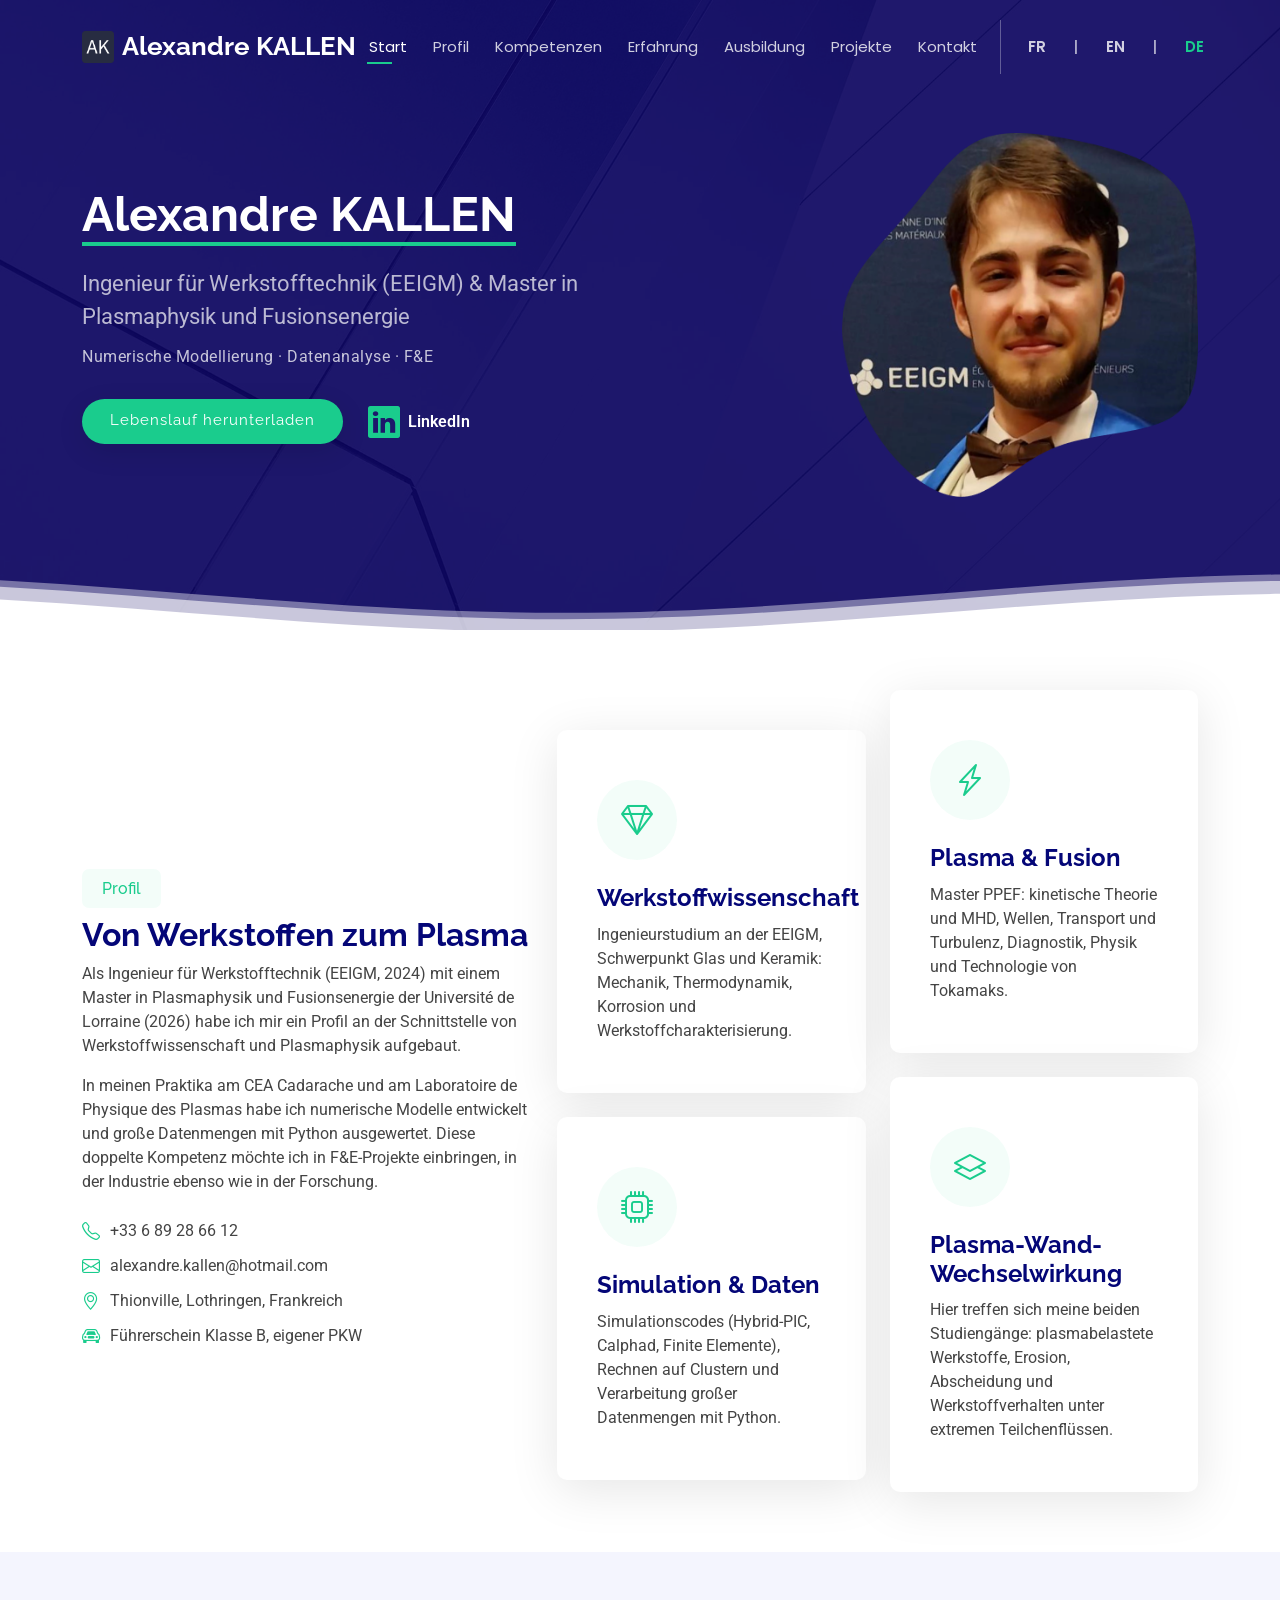
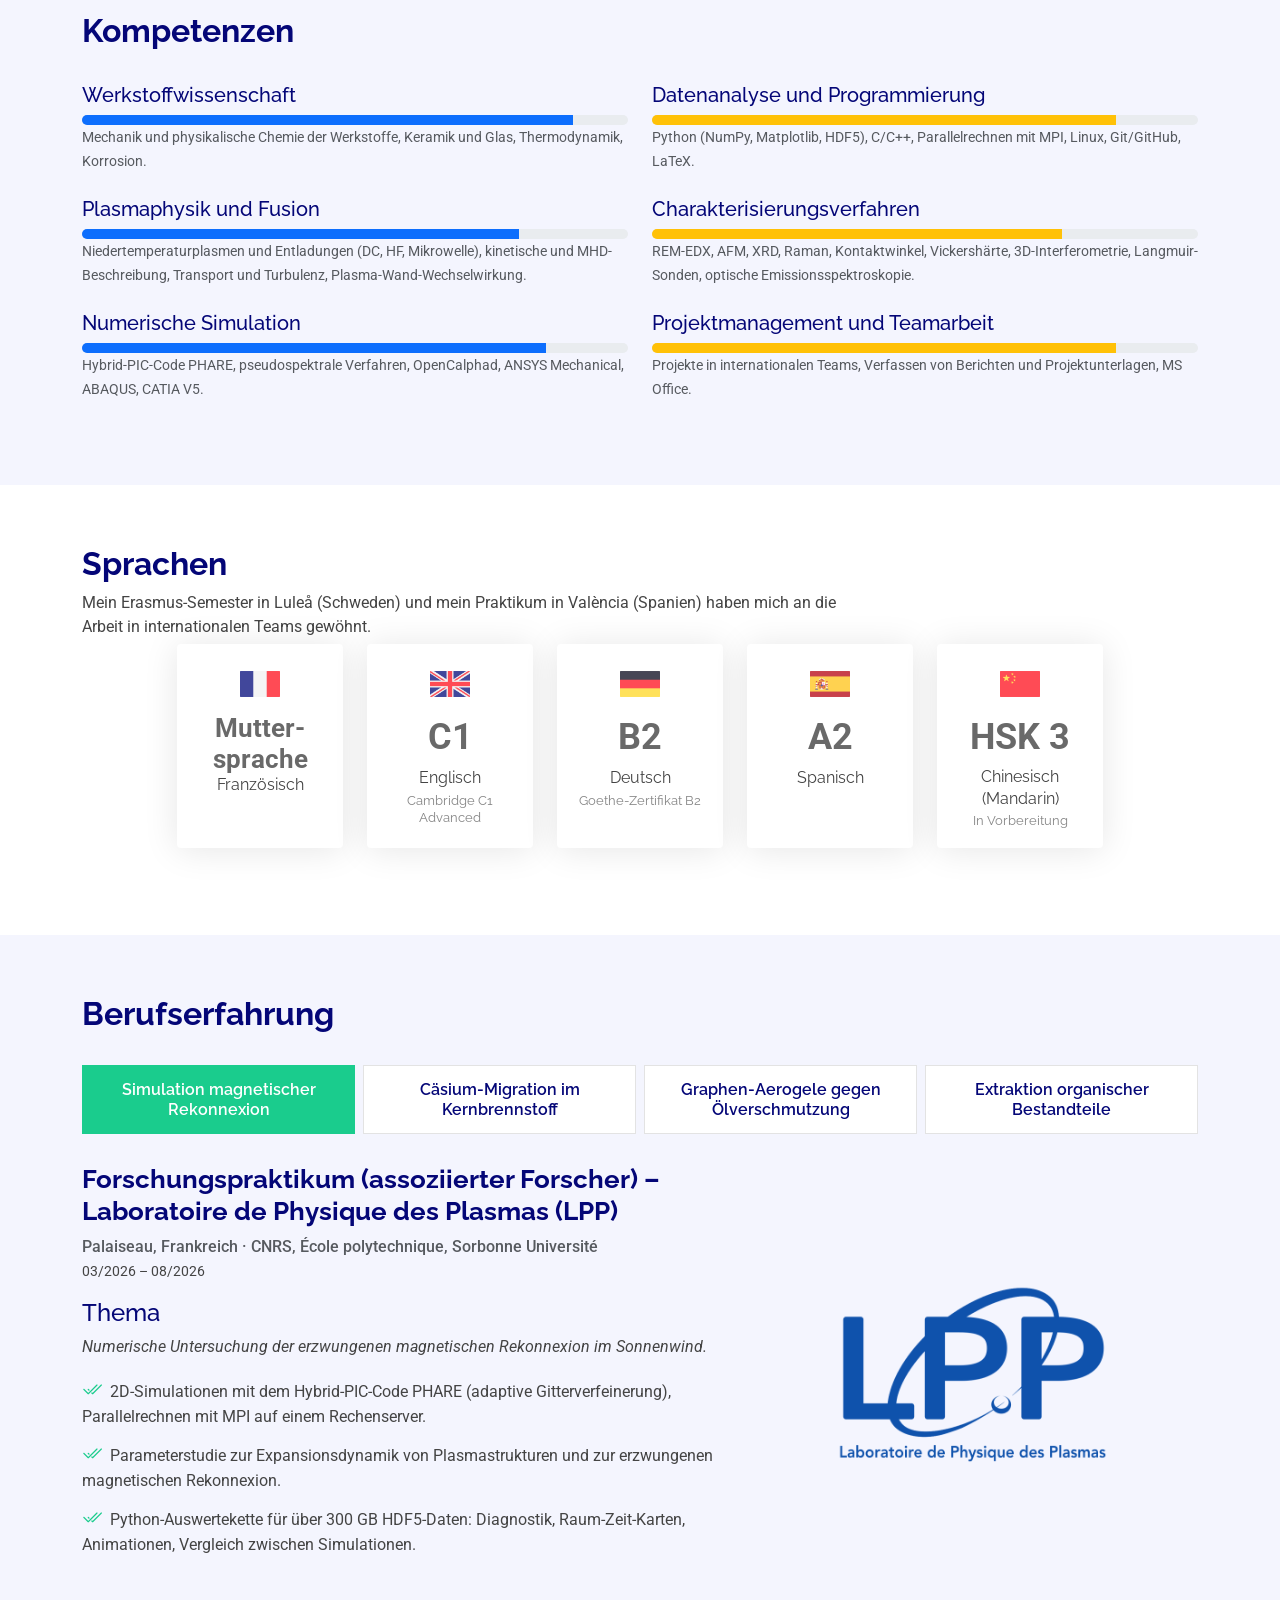
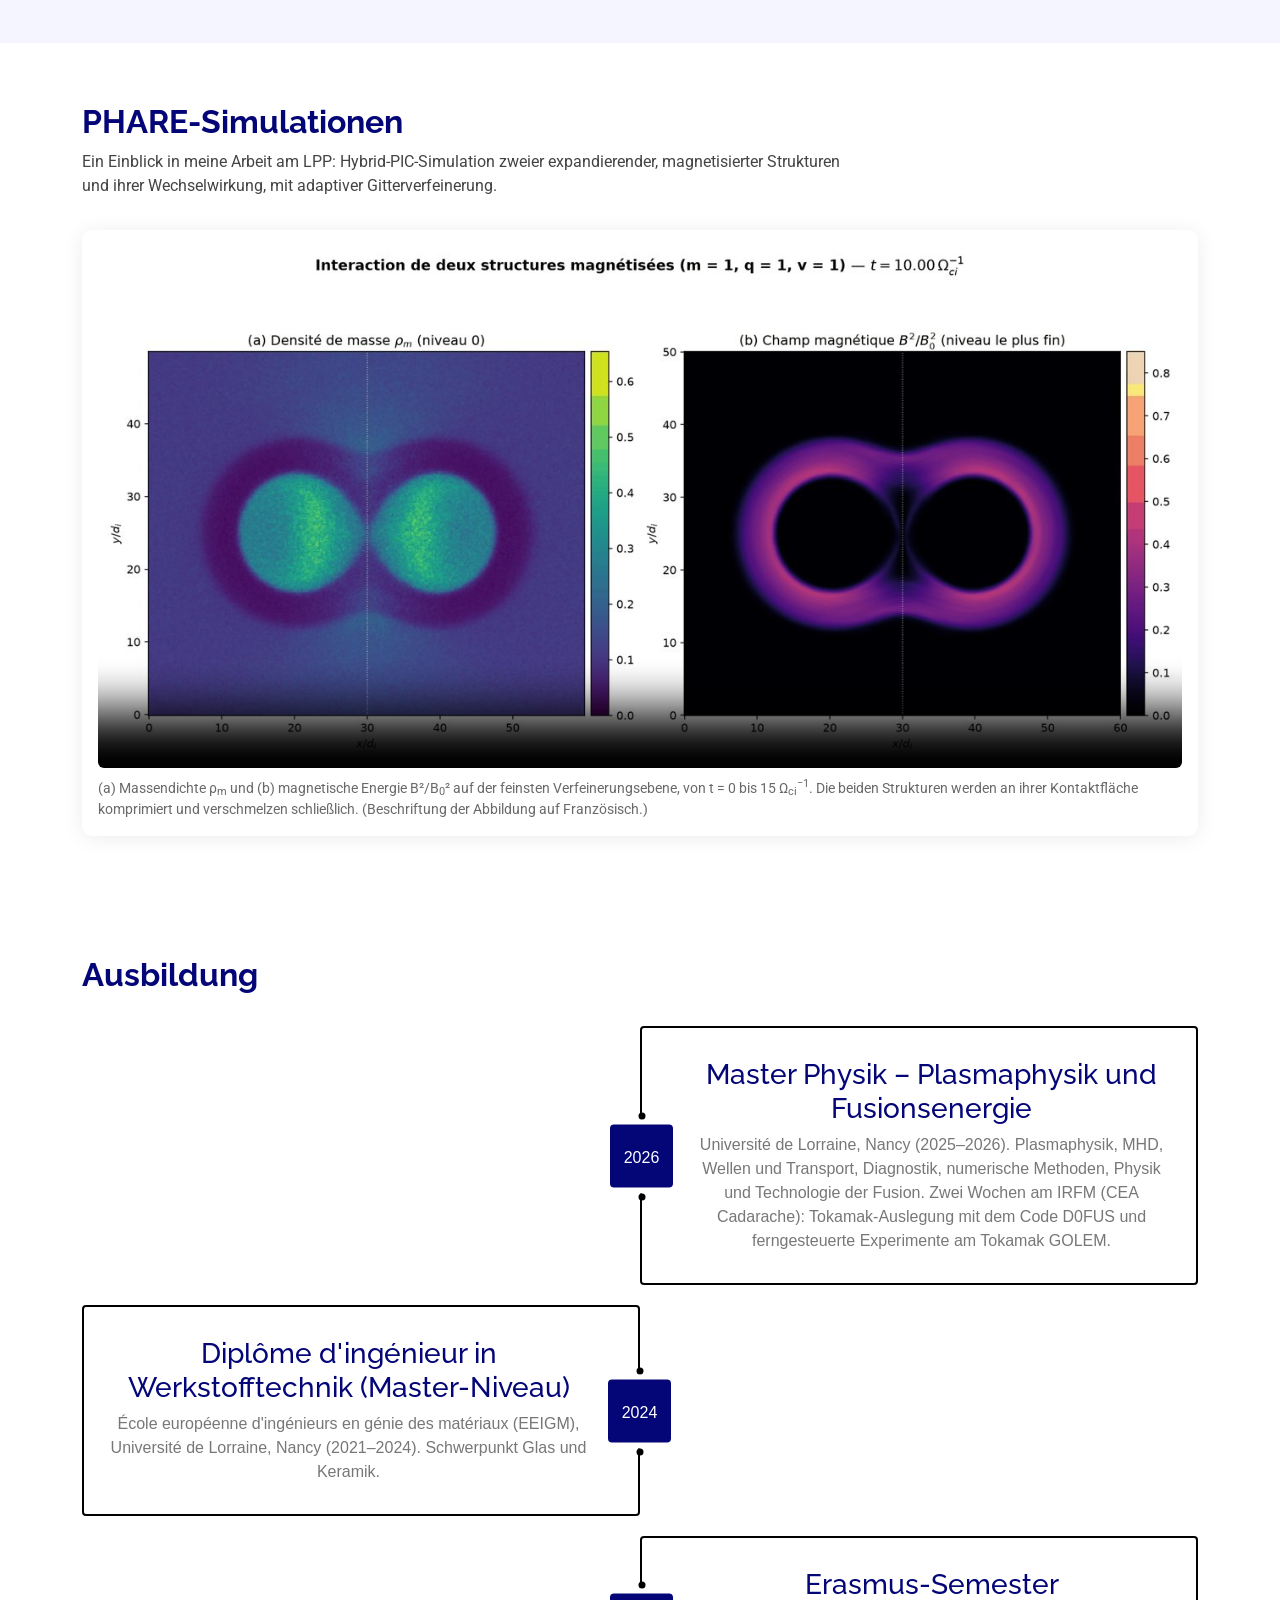
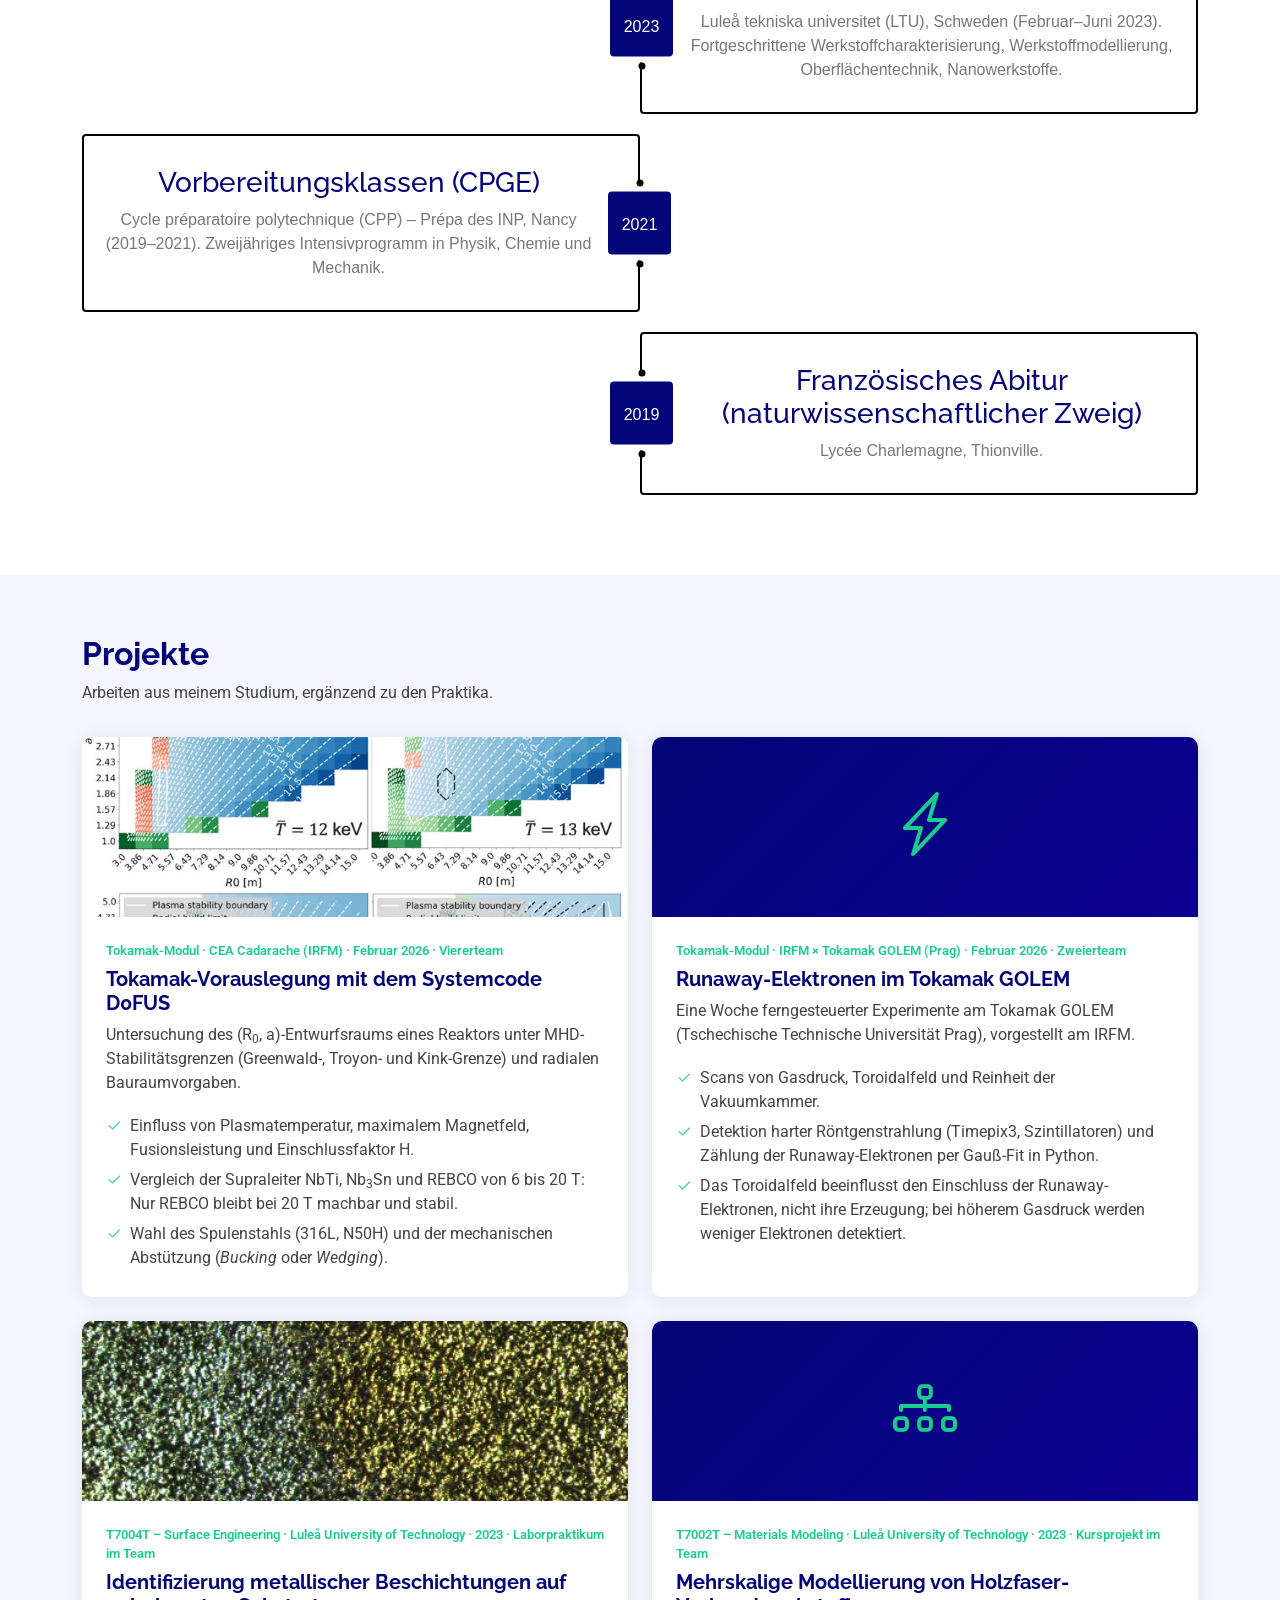
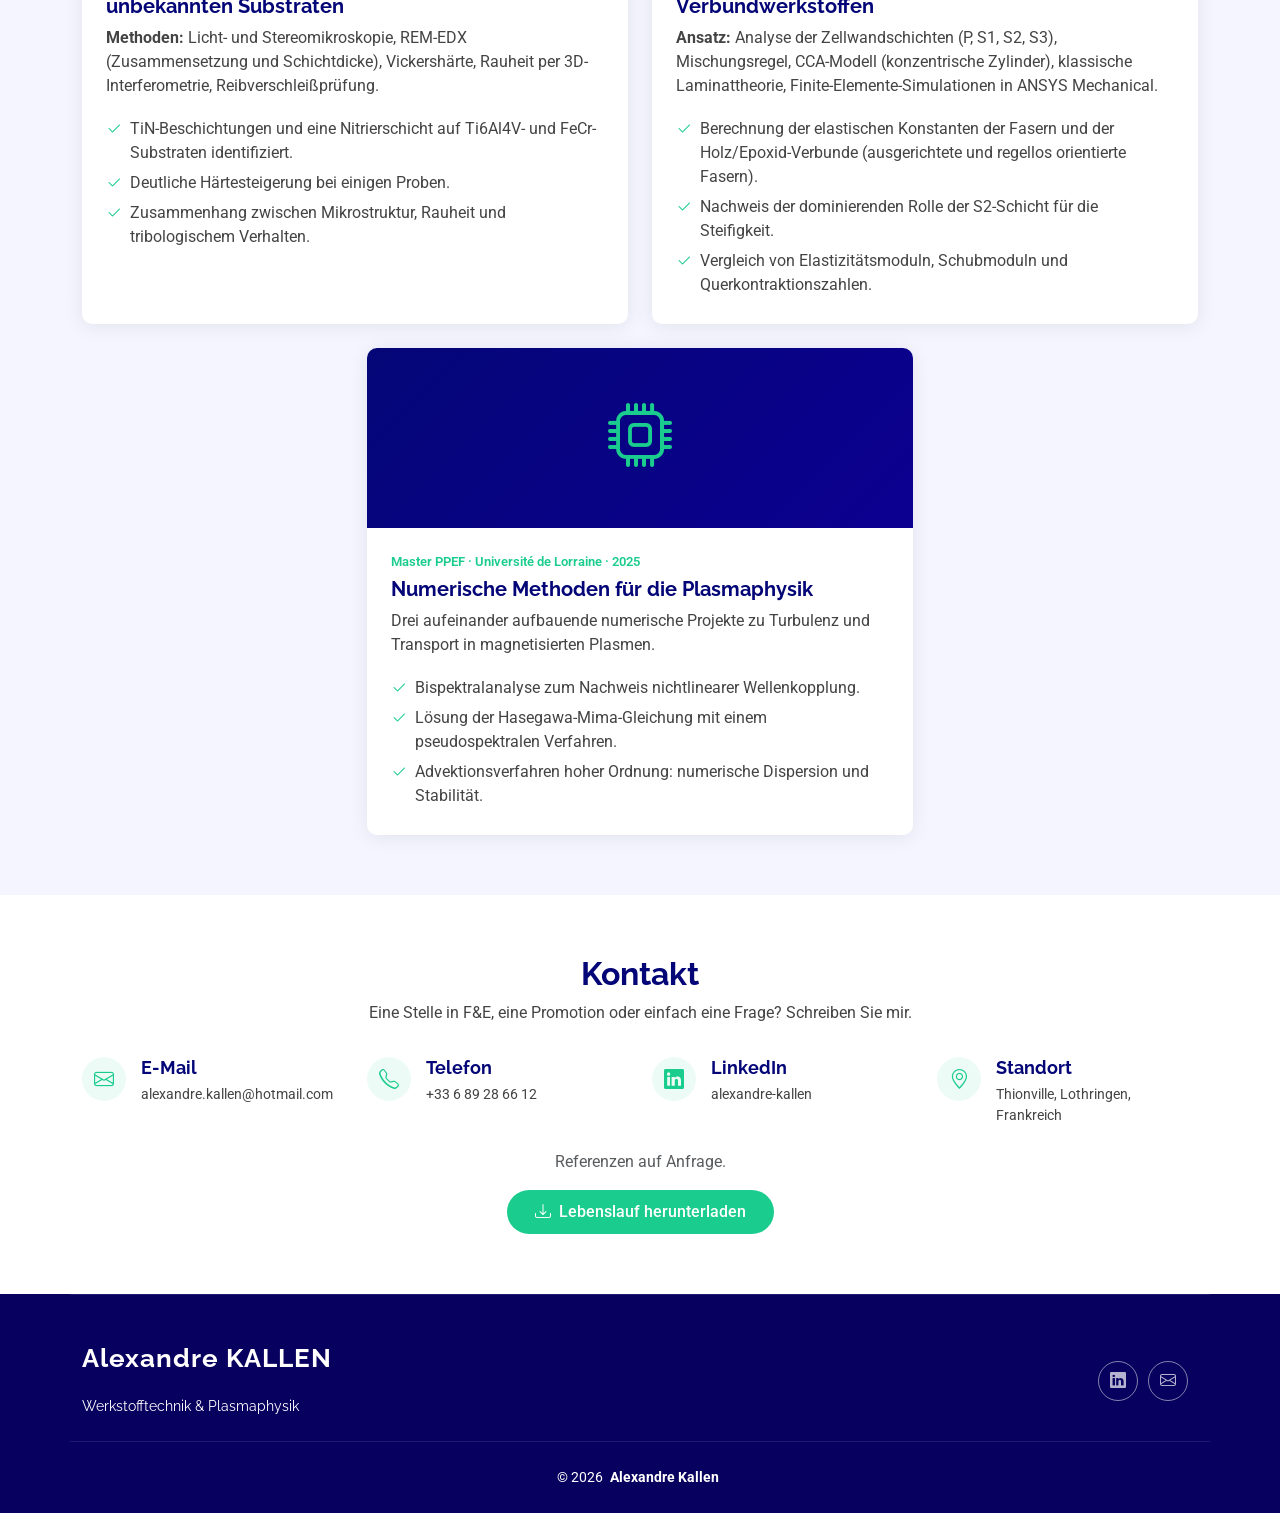
==== commit 0593f4a1: "Add : google search console link DE" ====
--- a/de/index.html
+++ b/de/index.html
@@ -5,6 +5,9 @@
   <meta charset="utf-8">
   <meta content="width=device-width, initial-scale=1.0" name="viewport">
   <title>Alexandre Kallen – Werkstofftechnik &amp; Plasmaphysik</title>
+
+  <meta name="google-site-verification" content="k6O8KUT2LHrCdM3a5IxVxGklGlJseRZHyY6bxbT-aVY" />
+  
   <meta name="description" content="Alexandre Kallen, Ingenieur für Werkstofftechnik (EEIGM) mit Master in Plasmaphysik und Fusionsenergie (Université de Lorraine). Numerische Modellierung, Datenanalyse, F&amp;E.">
   <meta property="og:title" content="Alexandre Kallen – Werkstofftechnik & Plasmaphysik">
   <meta property="og:description" content="Numerische Modellierung, Datenanalyse und F&E an der Schnittstelle von Werkstoffwissenschaft und Plasmaphysik.">
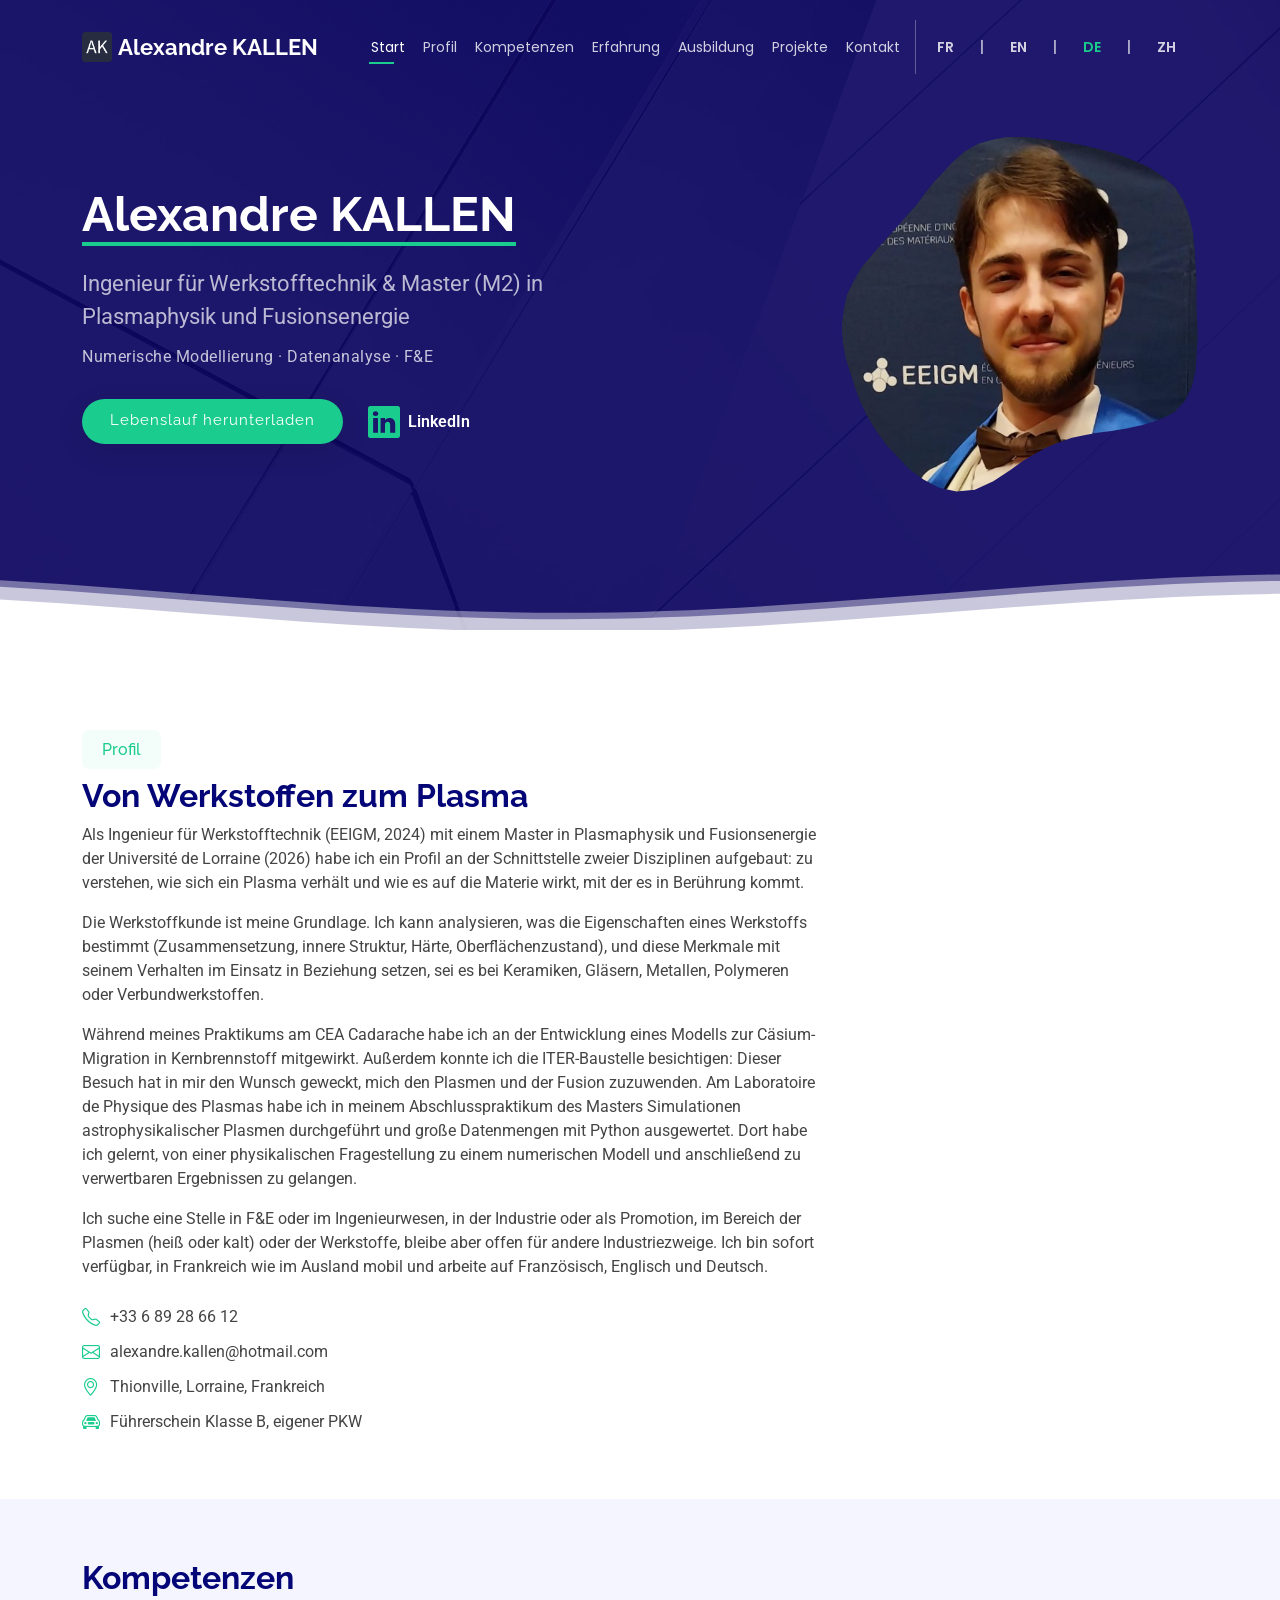
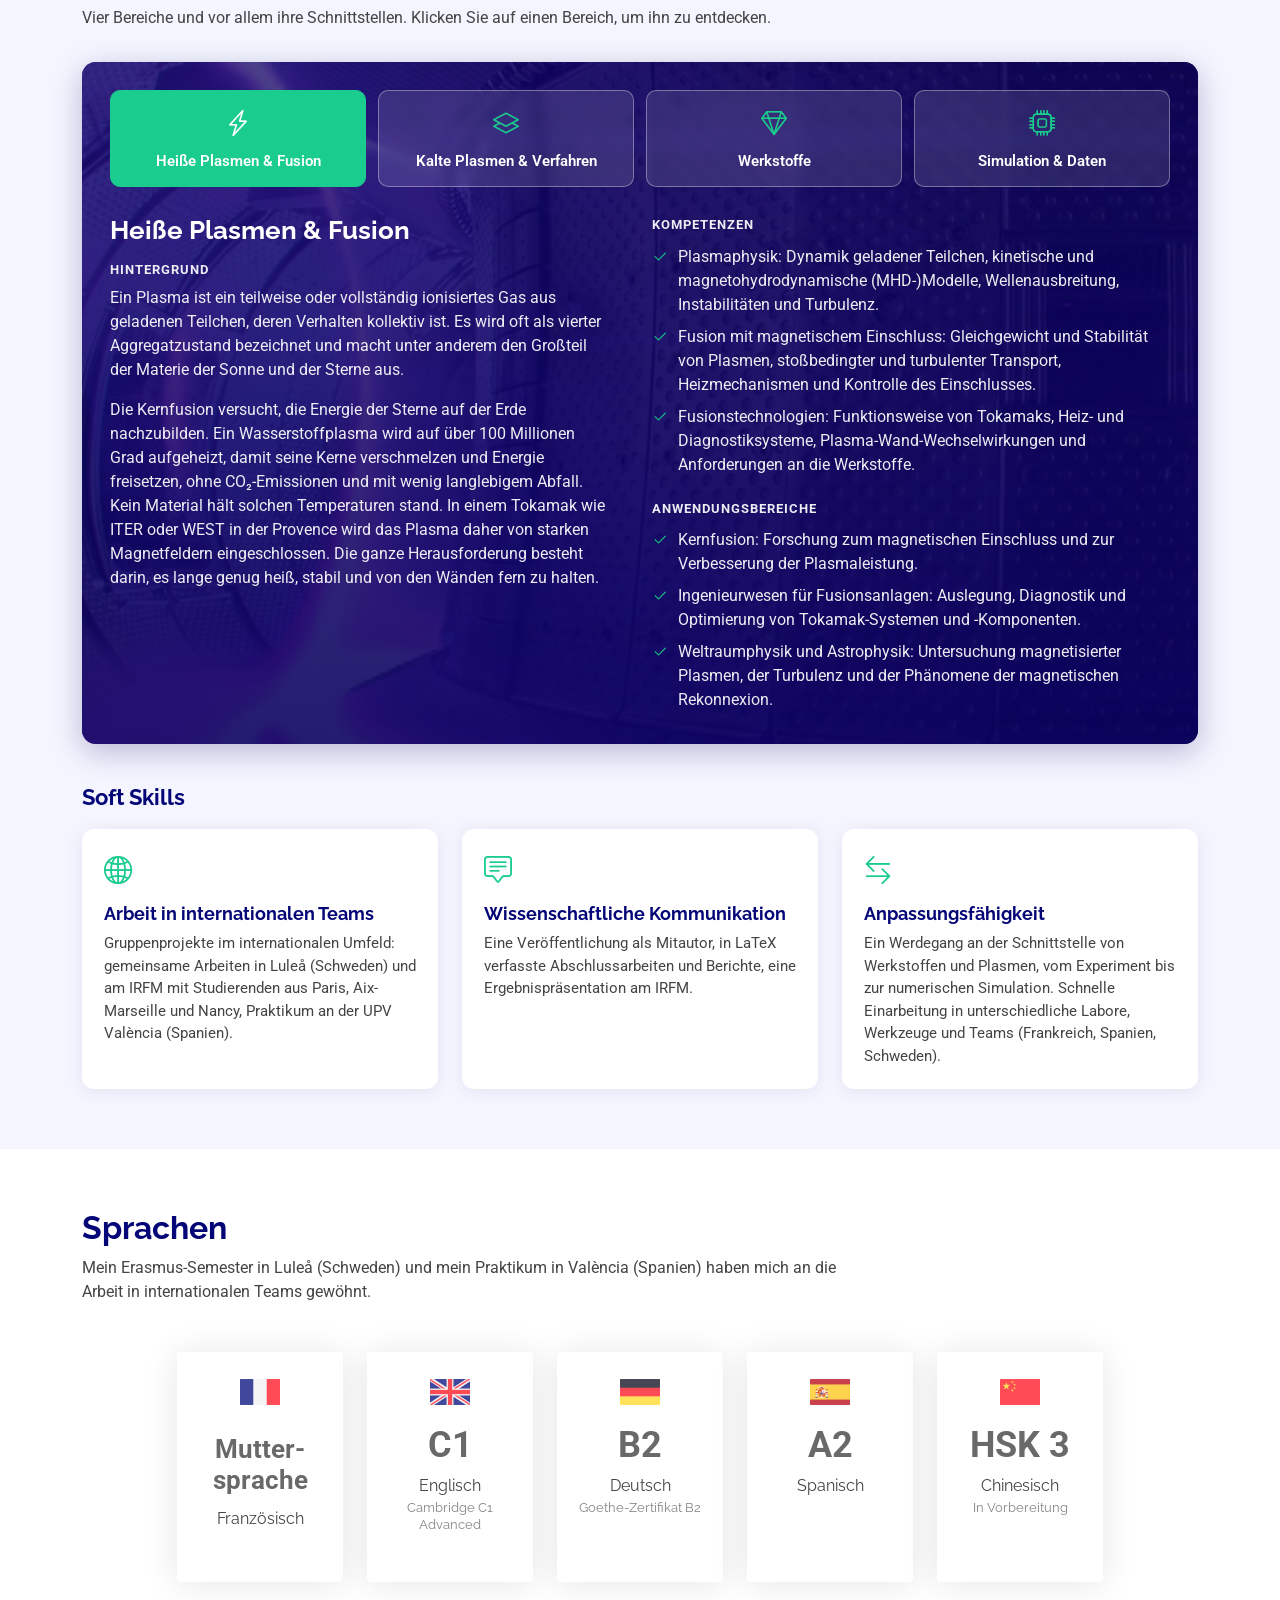
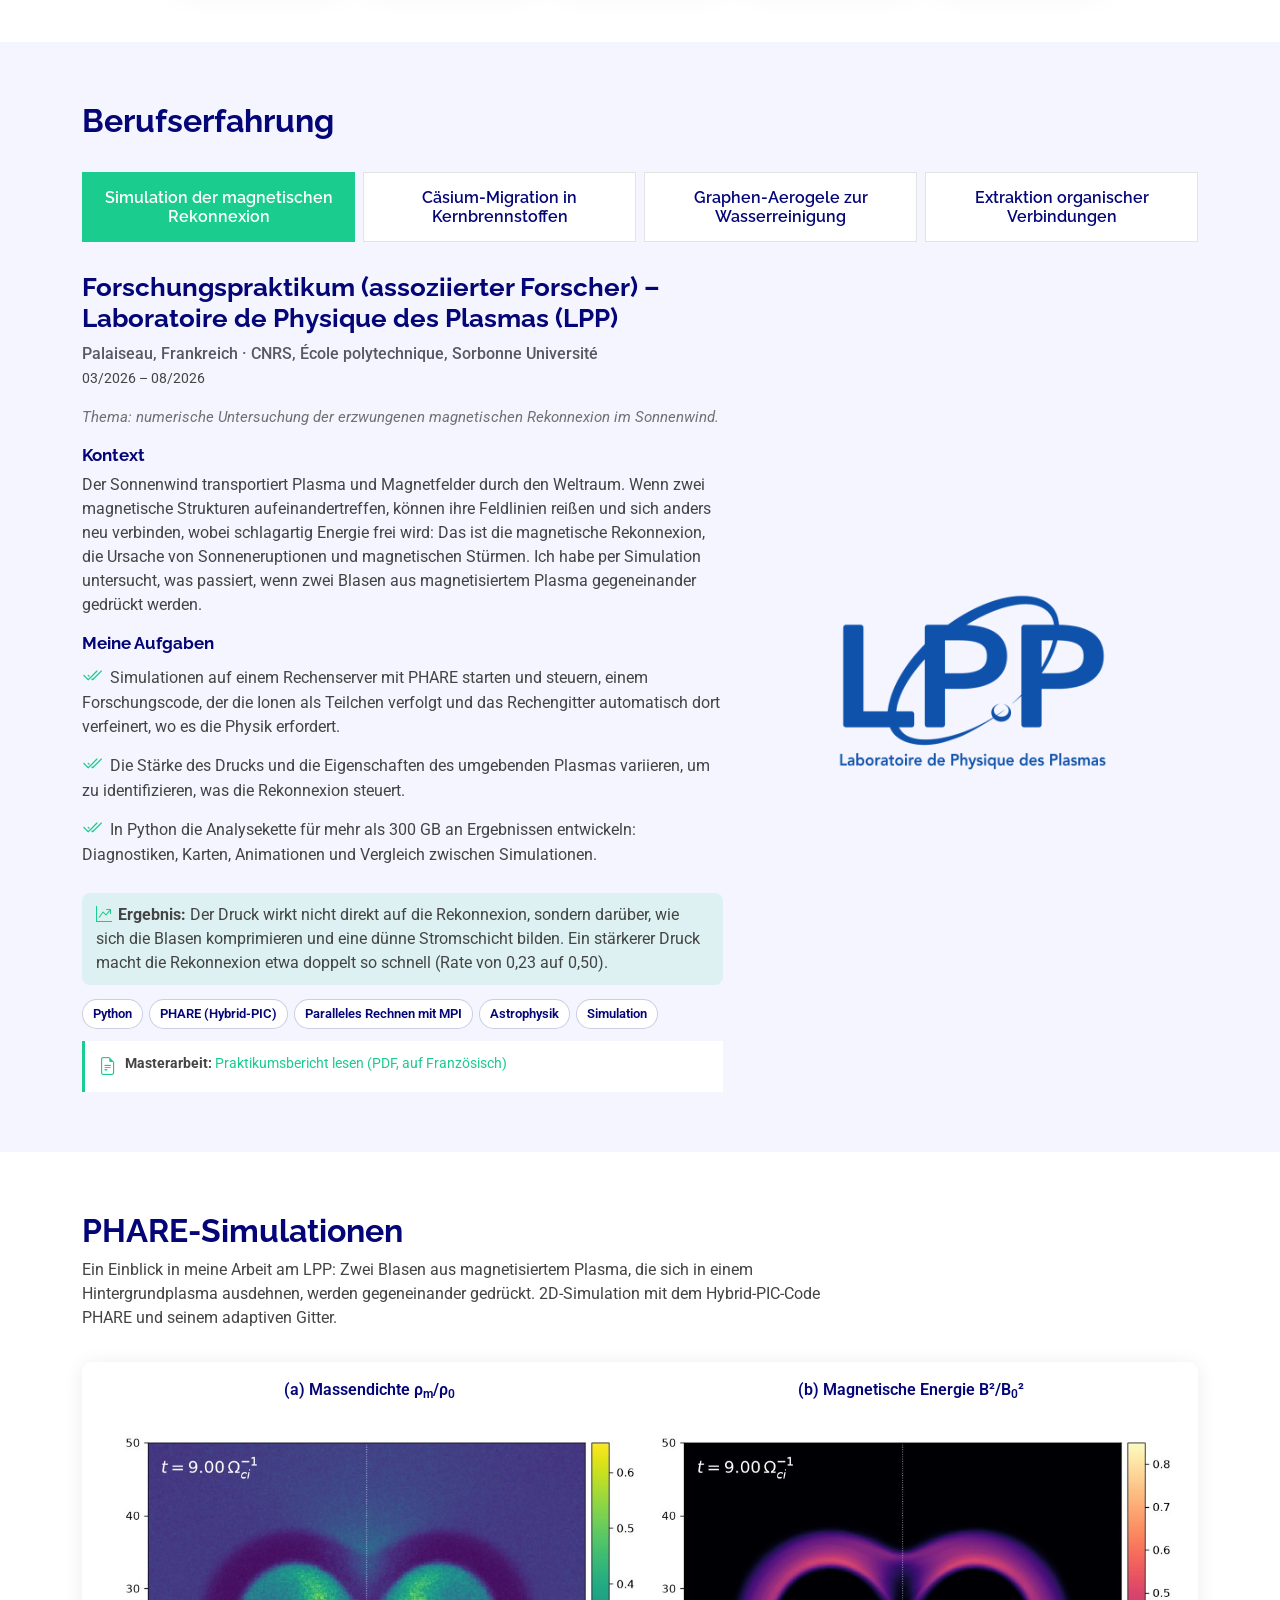
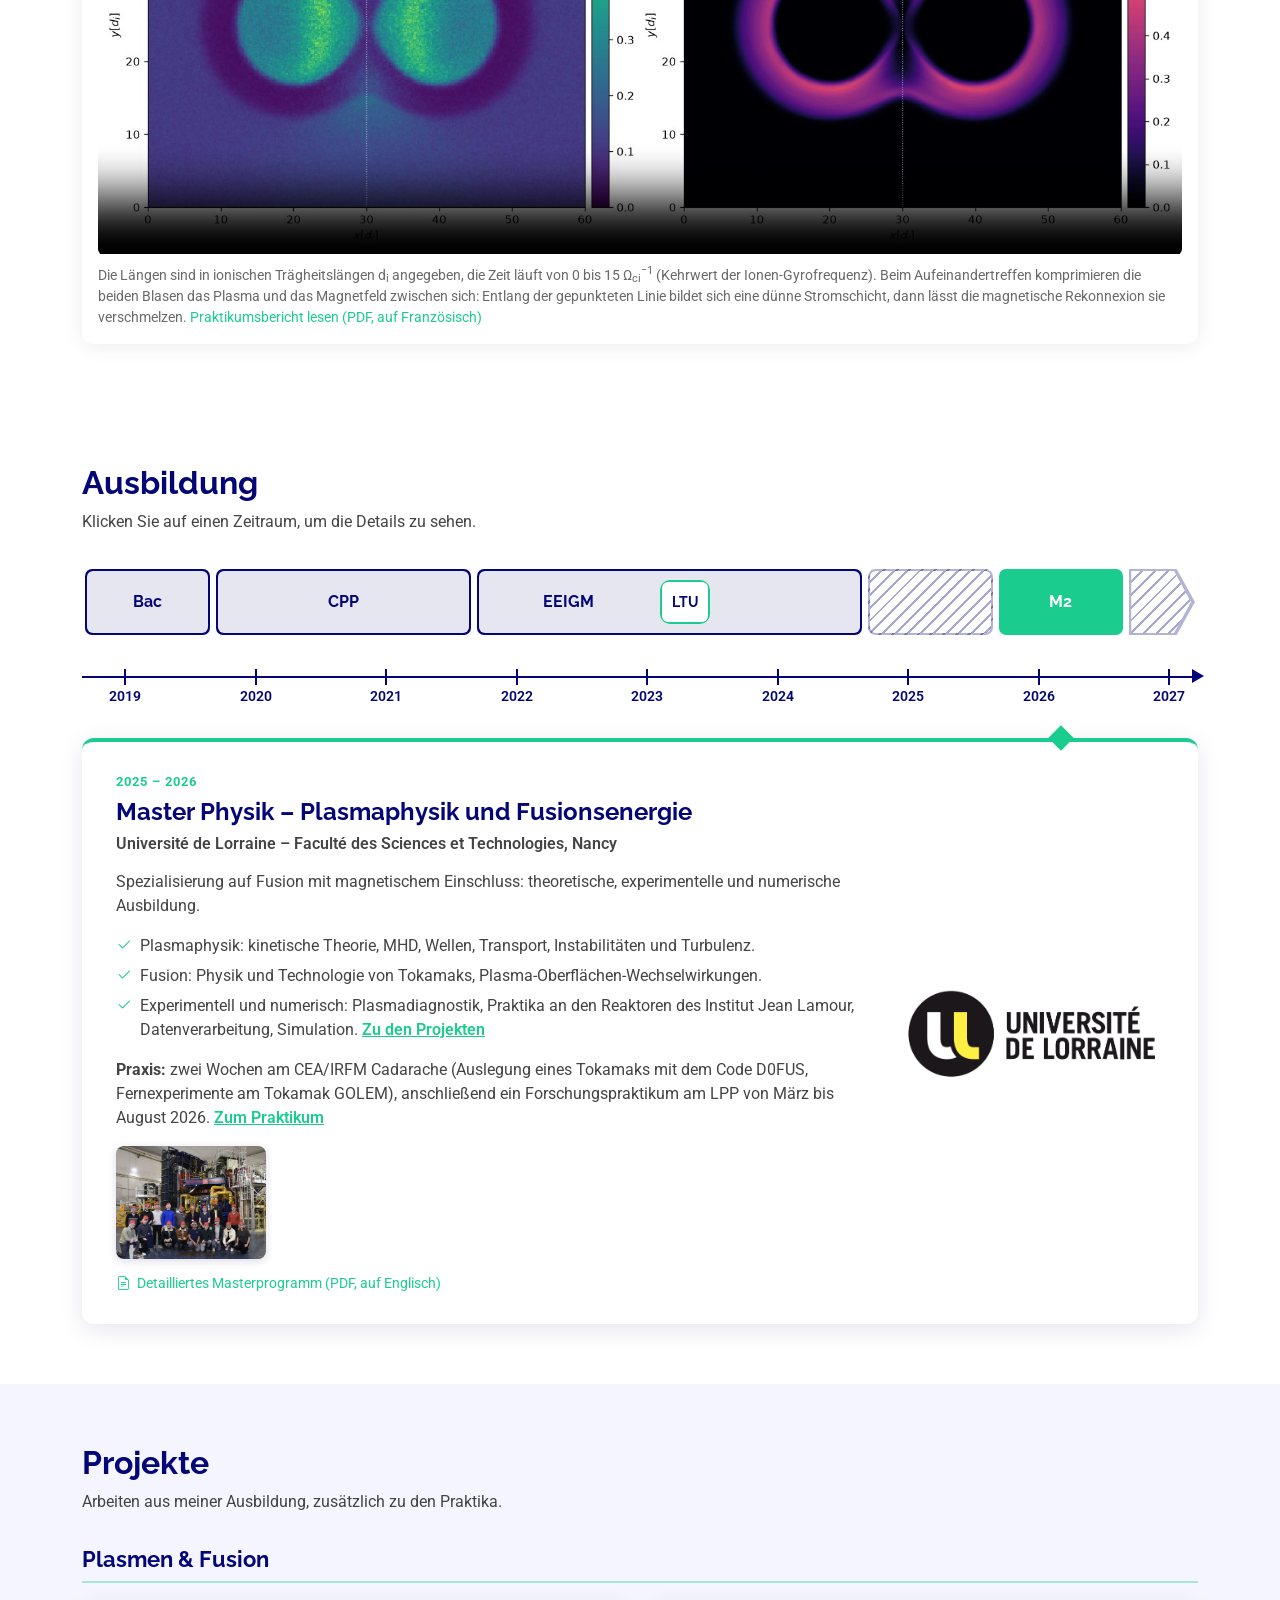
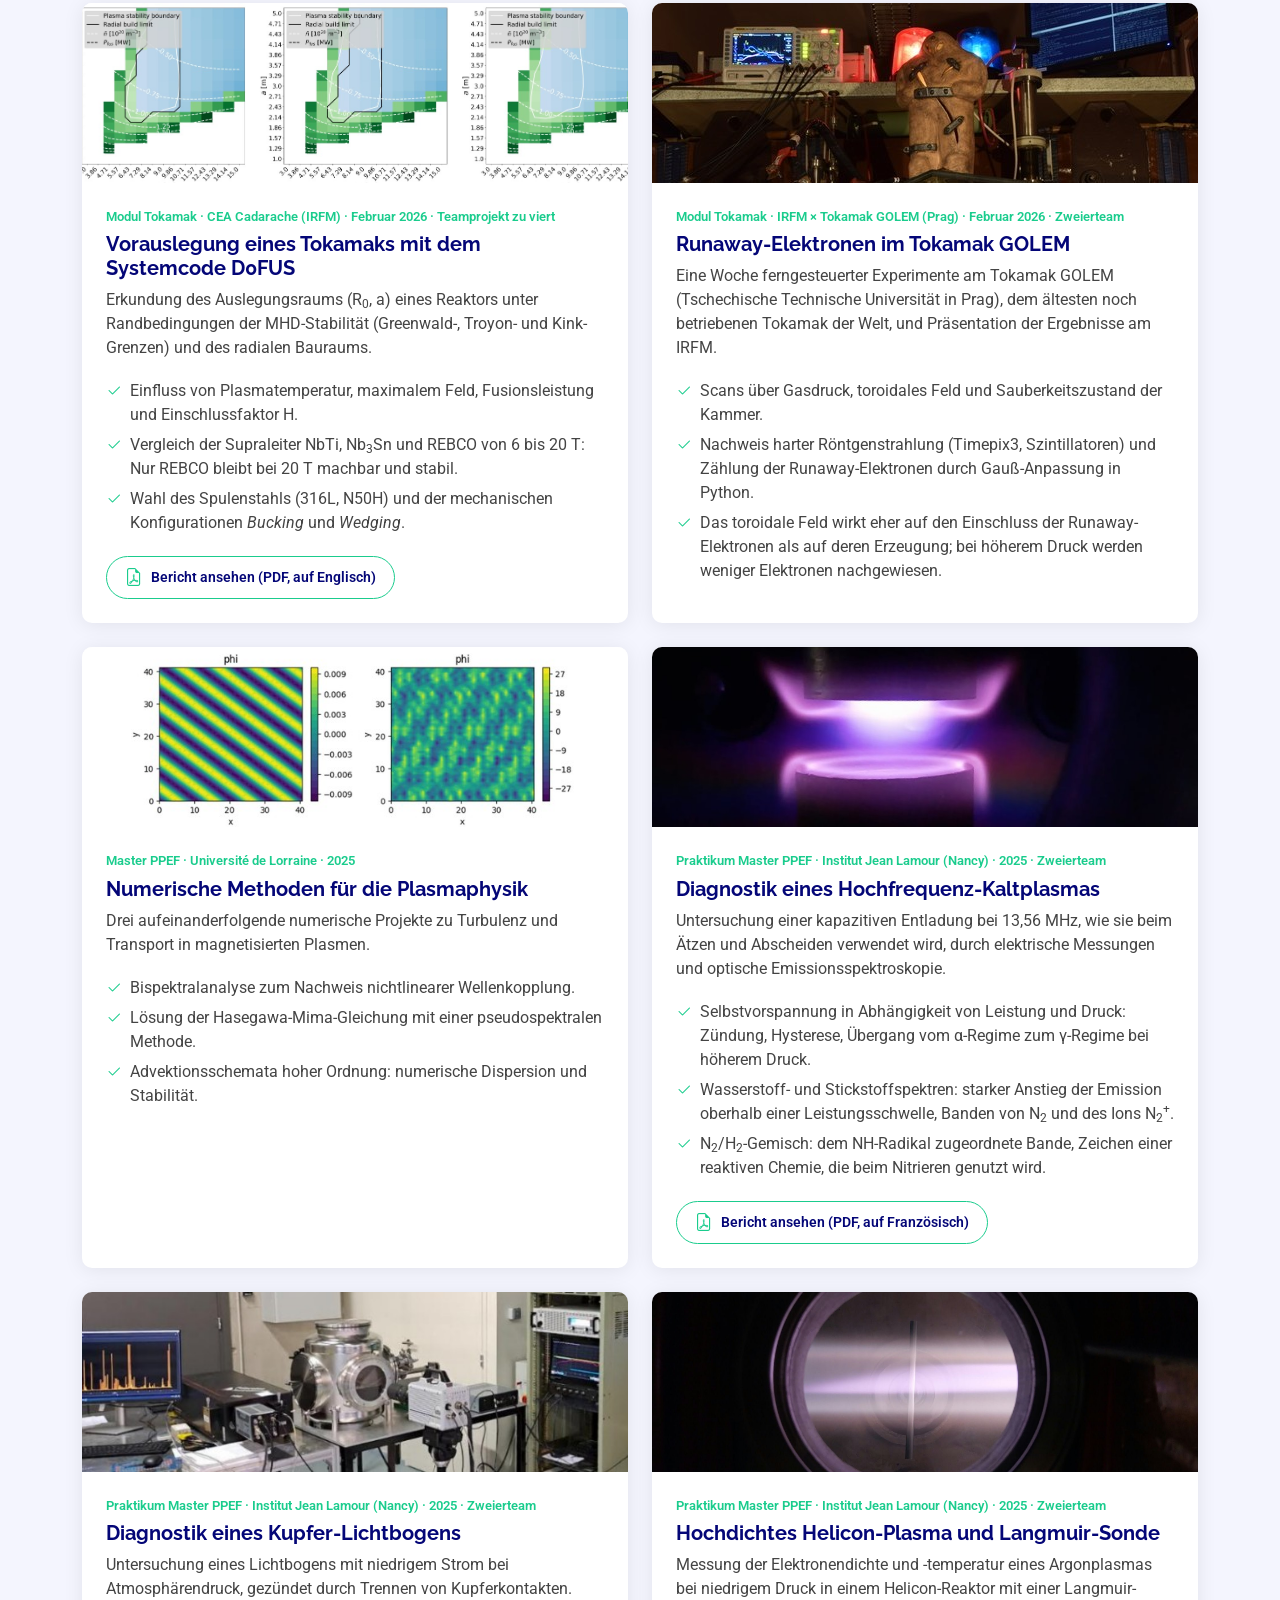
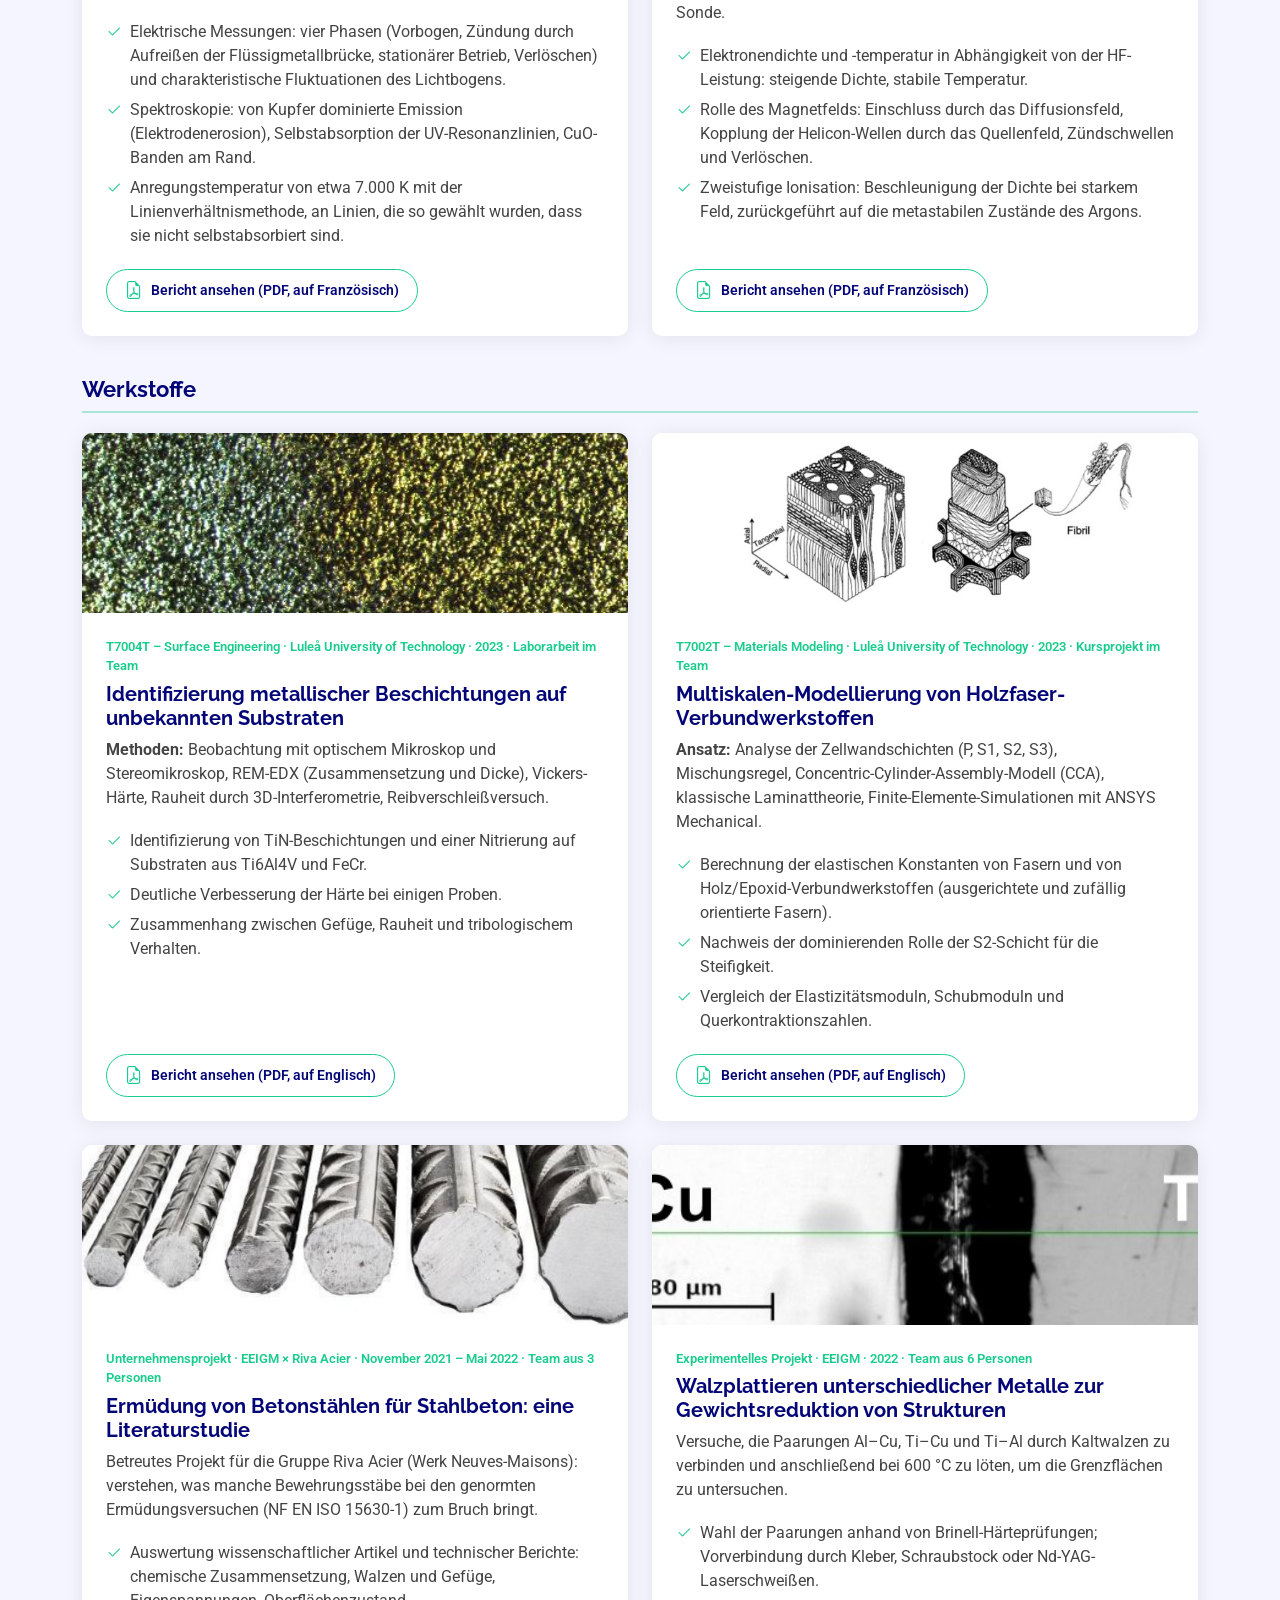
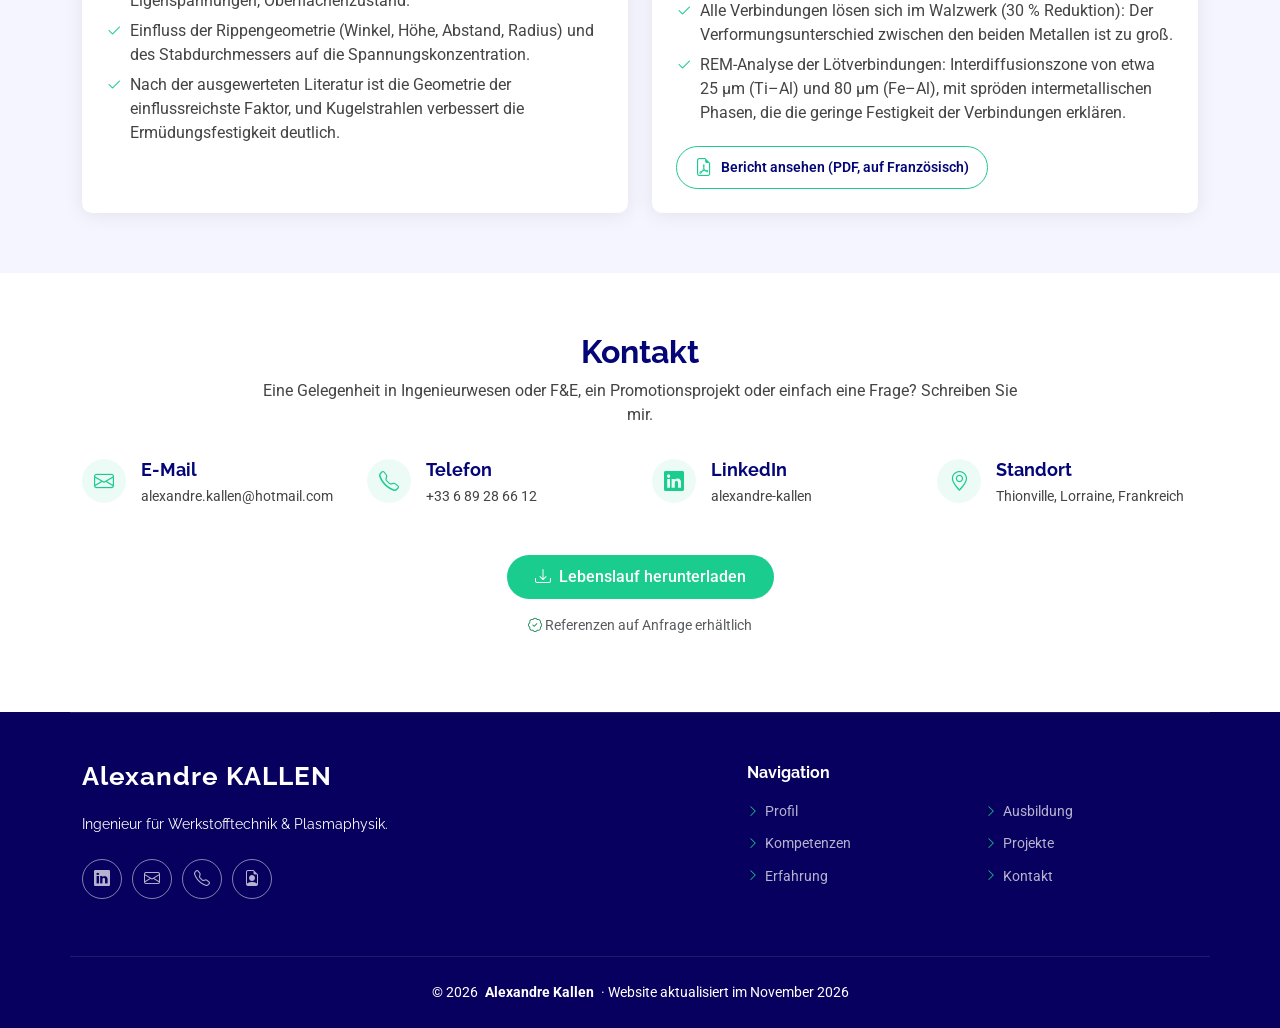
==== commit 5ac2cbc7: "Ajout des versions EN/DE/ZH, assets manquants, robots.txt et sitemap" ====
--- a/de/index.html
+++ b/de/index.html
@@ -2,22 +2,37 @@
 <html lang="de">
 
 <head>
+
   <meta charset="utf-8">
   <meta content="width=device-width, initial-scale=1.0" name="viewport">
-  <title>Alexandre Kallen – Werkstofftechnik &amp; Plasmaphysik</title>
+
+  <script type="application/ld+json">
+  {
+    "@context": "https://schema.org",
+    "@type": "Person",
+    "name": "Alexandre Kallen",
+    "url": "https://alexandre-kallen.github.io/de/",
+    "image": "https://alexandre-kallen.github.io/assets/img/profil-picture/alexandre-kallen.jpg",
+    "jobTitle": "Ingenieur für Werkstofftechnik, Master-Absolvent der Plasmaphysik und Fusionsenergie",
+    "sameAs": ["https://www.linkedin.com/in/alexandre-kallen/"]
+  }
+  </script>
+
+  <title>Alexandre Kallen – Ingenieur für Werkstofftechnik &amp; Plasmaphysik</title>
 
   <meta name="google-site-verification" content="k6O8KUT2LHrCdM3a5IxVxGklGlJseRZHyY6bxbT-aVY" />
-  
-  <meta name="description" content="Alexandre Kallen, Ingenieur für Werkstofftechnik (EEIGM) mit Master in Plasmaphysik und Fusionsenergie (Université de Lorraine). Numerische Modellierung, Datenanalyse, F&amp;E.">
-  <meta property="og:title" content="Alexandre Kallen – Werkstofftechnik & Plasmaphysik">
+
+  <meta name="description" content="Alexandre Kallen, Ingenieur für Werkstofftechnik (EEIGM) und Absolvent des Masters Plasmaphysik und Fusionsenergie (Université de Lorraine). Numerische Modellierung, Datenanalyse, F&amp;E.">
+  <meta property="og:title" content="Alexandre Kallen – Ingenieur für Werkstofftechnik & Plasmaphysik">
   <meta property="og:description" content="Numerische Modellierung, Datenanalyse und F&E an der Schnittstelle von Werkstoffwissenschaft und Plasmaphysik.">
   <meta property="og:type" content="website">
-  <meta property="og:image" content="https://alexandre-kallen.github.io/assets/img/profil-picture/PP-Alexandre-kallen-7.png">
+  <meta property="og:locale" content="de_DE">
+  <meta property="og:image" content="https://alexandre-kallen.github.io/assets/img/profil-picture/alexandre-kallen.jpg">
   <link rel="canonical" href="https://alexandre-kallen.github.io/de/">
   <link rel="alternate" hreflang="fr" href="https://alexandre-kallen.github.io/">
   <link rel="alternate" hreflang="en" href="https://alexandre-kallen.github.io/en/">
   <link rel="alternate" hreflang="de" href="https://alexandre-kallen.github.io/de/">
-  <!-- <link rel="alternate" hreflang="zh-CN" href="https://alexandre-kallen.github.io/zh/"> -->
+  <link rel="alternate" hreflang="zh-CN" href="https://alexandre-kallen.github.io/zh/">
   <link rel="alternate" hreflang="x-default" href="https://alexandre-kallen.github.io/">
 
   <!-- Favicons -->
@@ -36,7 +51,6 @@
   <link href="../assets/vendor/bootstrap-icons/bootstrap-icons.css" rel="stylesheet">
   <link href="../assets/vendor/aos/aos.css" rel="stylesheet">
   <link href="../assets/vendor/glightbox/css/glightbox.min.css" rel="stylesheet">
-  <link href="../assets/vendor/swiper/swiper-bundle.min.css" rel="stylesheet">
 
   <!-- Main CSS File -->
   <link href="../assets/css/main.css" rel="stylesheet">
@@ -51,12 +65,12 @@
     <div class="container-fluid container-xl position-relative d-flex align-items-center justify-content-between">
 
       <a href="#hero" class="logo d-flex align-items-center">
-        <img src="../assets/img/profil-picture/logo-4-bis.png" alt="Logo AK">
-        <h1 class="sitename">Alexandre KALLEN</h1>
+        <img src="../assets/img/profil-picture/logo-4-bis.png" alt="AK-Logo">
+        <span class="sitename">Alexandre KALLEN</span>
       </a>
 
-      
-    <!-- Navigation Menu -->
+
+
     <nav id="navmenu" class="navmenu">
       <ul>
         <li><a href="#hero" class="active">Start</a></li>
@@ -67,41 +81,40 @@
         <li><a href="#projets">Projekte</a></li>
         <li><a href="#contact">Kontakt</a></li>
 
-        <!-- Language Switcher -->
         <li class="lang-switch">
-          <ul aria-label="Sprachauswahl">
-
+          <ul>
             <li class="lang-item lang-fr">
               <a href="../index.html"
-                hreflang="fr"
-                lang="fr">FR</a>
+                hreflang="fr" lang="fr">FR</a>
             </li>
 
             <li class="lang-separator" aria-hidden="true">|</li>
 
             <li class="lang-item lang-en">
               <a href="../en/index.html"
-                hreflang="en"
-                lang="en">EN</a>
+                hreflang="en" lang="en">EN</a>
             </li>
 
             <li class="lang-separator" aria-hidden="true">|</li>
 
             <li class="lang-item lang-de">
-              <a href="../de/index.html"
-                class="lang-current"
-                hreflang="de"
-                lang="de"
-                aria-current="page">DE</a>
+              <a href="index.html" class="lang-current"
+                hreflang="de" lang="de" aria-current="page">DE</a>
             </li>
 
+            <li class="lang-separator" aria-hidden="true">|</li>
+
+            <li class="lang-item lang-zh">
+              <a href="../zh/index.html"
+                hreflang="zh-CN" lang="zh-CN">ZH</a>
+            </li>
           </ul>
         </li>
+
       </ul>
 
       <i class="mobile-nav-toggle d-xl-none bi bi-list"></i>
     </nav>
-    <!-- /Navigation Menu -->
 
 
     </div>
@@ -116,15 +129,15 @@
       <div class="container">
         <div class="row gy-4 justify-content-between">
           <div class="col-lg-4 order-lg-last hero-img" data-aos="zoom-out" data-aos-duration="300">
-            <img src="../assets/img/profil-picture/PP-Alexandre-kallen-7.png" class="img-fluid rounded" alt="Porträt von Alexandre Kallen">
+            <img src="../assets/img/profil-picture/alexandre-kallen.jpg" class="img-fluid" alt="Porträt von Alexandre Kallen">
           </div>
 
           <div class="col-lg-6 d-flex flex-column justify-content-center" data-aos="fade-in">
             <h1><span>Alexandre KALLEN</span></h1>
-            <p>Ingenieur für Werkstofftechnik (EEIGM) &amp; Master in Plasmaphysik und Fusionsenergie</p>
+            <p>Ingenieur für Werkstofftechnik &amp; Master (M2) in Plasmaphysik und Fusionsenergie</p>
             <p class="hero-tagline">Numerische Modellierung · Datenanalyse · F&amp;E</p>
             <div class="d-flex flex-wrap">
-              <a href="../assets/cv/CV_Alexandre_Kallen_DE.pdf" class="btn-get-started" download="Lebenslauf_Alexandre_Kallen.pdf">Lebenslauf herunterladen</a>
+              <a href="../assets/cv/CV_Alexandre_Kallen_DE.pdf" class="btn-get-started" download="CV_Alexandre_Kallen_DE.pdf">Lebenslauf herunterladen</a>
               <a href="https://www.linkedin.com/in/alexandre-kallen/" target="_blank" rel="noopener" class="btn-watch-video d-flex align-items-center"><i class="bi bi-linkedin"></i><span>LinkedIn</span></a>
             </div>
           </div>
@@ -153,121 +166,185 @@
     <section id="about" class="about section">
 
       <div class="container" data-aos="fade-up" data-aos-delay="100" data-aos-duration="300">
-        <div class="row align-items-xl-center gy-5">
-
-          <div class="col-xl-5 content">
+
+        <div class="row">
+          <div class="col-xl-8 content">
             <h3>Profil</h3>
             <h2>Von Werkstoffen zum Plasma</h2>
-            <p>Als Ingenieur für Werkstofftechnik (EEIGM, 2024) mit einem Master in Plasmaphysik und Fusionsenergie der Université de Lorraine (2026) habe ich mir ein Profil an der Schnittstelle von Werkstoffwissenschaft und Plasmaphysik aufgebaut.</p>
-            <p>In meinen Praktika am CEA Cadarache und am Laboratoire de Physique des Plasmas habe ich numerische Modelle entwickelt und große Datenmengen mit Python ausgewertet. Diese doppelte Kompetenz möchte ich in F&amp;E-Projekte einbringen, in der Industrie ebenso wie in der Forschung.</p>
+            <p>Als Ingenieur für Werkstofftechnik (EEIGM, 2024) mit einem Master in Plasmaphysik und Fusionsenergie der Université de Lorraine (2026) habe ich ein Profil an der Schnittstelle zweier Disziplinen aufgebaut: zu verstehen, wie sich ein Plasma verhält und wie es auf die Materie wirkt, mit der es in Berührung kommt.</p>
+            <p>Die Werkstoffkunde ist meine Grundlage. Ich kann analysieren, was die Eigenschaften eines Werkstoffs bestimmt (Zusammensetzung, innere Struktur, Härte, Oberflächenzustand), und diese Merkmale mit seinem Verhalten im Einsatz in Beziehung setzen, sei es bei Keramiken, Gläsern, Metallen, Polymeren oder Verbundwerkstoffen.</p>
+            <p>Während meines Praktikums am CEA Cadarache habe ich an der Entwicklung eines Modells zur Cäsium-Migration in Kernbrennstoff mitgewirkt. Außerdem konnte ich die ITER-Baustelle besichtigen: Dieser Besuch hat in mir den Wunsch geweckt, mich den Plasmen und der Fusion zuzuwenden. Am Laboratoire de Physique des Plasmas habe ich in meinem Abschlusspraktikum des Masters Simulationen astrophysikalischer Plasmen durchgeführt und große Datenmengen mit Python ausgewertet. Dort habe ich gelernt, von einer physikalischen Fragestellung zu einem numerischen Modell und anschließend zu verwertbaren Ergebnissen zu gelangen.</p>
+            <p>Ich suche eine Stelle in F&amp;E oder im Ingenieurwesen, in der Industrie oder als Promotion, im Bereich der Plasmen (heiß oder kalt) oder der Werkstoffe, bleibe aber offen für andere Industriezweige. Ich bin sofort verfügbar, in Frankreich wie im Ausland mobil und arbeite auf Französisch, Englisch und Deutsch.</p>
             <ul class="contact-list">
               <li><i class="bi bi-telephone"></i><a href="tel:+33689286612">+33 6 89 28 66 12</a></li>
               <li><i class="bi bi-envelope"></i><a href="mailto:alexandre.kallen@hotmail.com">alexandre.kallen@hotmail.com</a></li>
-              <li><i class="bi bi-geo-alt"></i><span>Thionville, Lothringen, Frankreich</span></li>
+              <li><i class="bi bi-geo-alt"></i><span>Thionville, Lorraine, Frankreich</span></li>
               <li><i class="bi bi-car-front"></i><span>Führerschein Klasse B, eigener PKW</span></li>
             </ul>
           </div>
-
-          <div class="col-xl-7">
-            <div class="row gy-4 icon-boxes">
-
-              <div class="col-md-6" data-aos="fade-up" data-aos-delay="200" data-aos-duration="300">
-                <div class="icon-box">
-                  <i class="bi bi-gem"></i>
-                  <h3>Werkstoffwissenschaft</h3>
-                  <p>Ingenieurstudium an der EEIGM, Schwerpunkt Glas und Keramik: Mechanik, Thermodynamik, Korrosion und Werkstoffcharakterisierung.</p>
-                </div>
-              </div>
-
-              <div class="col-md-6" data-aos="fade-up" data-aos-delay="300" data-aos-duration="300">
-                <div class="icon-box">
-                  <i class="bi bi-lightning-charge"></i>
-                  <h3>Plasma &amp; Fusion</h3>
-                  <p>Master PPEF: kinetische Theorie und MHD, Wellen, Transport und Turbulenz, Diagnostik, Physik und Technologie von Tokamaks.</p>
-                </div>
-              </div>
-
-              <div class="col-md-6" data-aos="fade-up" data-aos-delay="400" data-aos-duration="300">
-                <div class="icon-box">
-                  <i class="bi bi-cpu"></i>
-                  <h3>Simulation &amp; Daten</h3>
-                  <p>Simulationscodes (Hybrid-PIC, Calphad, Finite Elemente), Rechnen auf Clustern und Verarbeitung großer Datenmengen mit Python.</p>
-                </div>
-              </div>
-
-              <div class="col-md-6" data-aos="fade-up" data-aos-delay="500" data-aos-duration="300">
-                <div class="icon-box">
-                  <i class="bi bi-layers"></i>
-                  <h3>Plasma-Wand-Wechselwirkung</h3>
-                  <p>Hier treffen sich meine beiden Studiengänge: plasmabelastete Werkstoffe, Erosion, Abscheidung und Werkstoffverhalten unter extremen Teilchenflüssen.</p>
-                </div>
-              </div>
-
-            </div>
-          </div>
-
-        </div>
+        </div>
+
       </div>
 
     </section><!-- /About Section -->
 
+
     <!-- Skills -->
-    <section id="competences" class="progress-section section light-background">
+    <section id="competences" class="competences section light-background">
       <div class="container">
         <div class="section-heading">
           <h2>Kompetenzen</h2>
-        </div>
-        <div class="row">
-          <div class="col-lg-6">
-            <div class="mb-4">
-              <h5>Werkstoffwissenschaft</h5>
-              <div class="progress" style="height: 10px;">
-                <div class="progress-bar bg-primary" role="progressbar" style="width: 90%;" aria-valuenow="90" aria-valuemin="0" aria-valuemax="100"></div>
-              </div>
-              <small class="text-muted">Mechanik und physikalische Chemie der Werkstoffe, Keramik und Glas, Thermodynamik, Korrosion.</small>
-            </div>
-            <div class="mb-4">
-              <h5>Plasmaphysik und Fusion</h5>
-              <div class="progress" style="height: 10px;">
-                <div class="progress-bar bg-primary" role="progressbar" style="width: 80%;" aria-valuenow="80" aria-valuemin="0" aria-valuemax="100"></div>
-              </div>
-              <small class="text-muted">Niedertemperaturplasmen und Entladungen (DC, HF, Mikrowelle), kinetische und MHD-Beschreibung, Transport und Turbulenz, Plasma-Wand-Wechselwirkung.</small>
-            </div>
-            <div class="mb-4">
-              <h5>Numerische Simulation</h5>
-              <div class="progress" style="height: 10px;">
-                <div class="progress-bar bg-primary" role="progressbar" style="width: 85%;" aria-valuenow="85" aria-valuemin="0" aria-valuemax="100"></div>
-              </div>
-              <small class="text-muted">Hybrid-PIC-Code PHARE, pseudospektrale Verfahren, OpenCalphad, ANSYS Mechanical, ABAQUS, CATIA V5.</small>
-            </div>
-          </div>
-          <div class="col-lg-6">
-            <div class="mb-4">
-              <h5>Datenanalyse und Programmierung</h5>
-              <div class="progress" style="height: 10px;">
-                <div class="progress-bar bg-warning" role="progressbar" style="width: 85%;" aria-valuenow="85" aria-valuemin="0" aria-valuemax="100"></div>
-              </div>
-              <small class="text-muted">Python (NumPy, Matplotlib, HDF5), C/C++, Parallelrechnen mit MPI, Linux, Git/GitHub, LaTeX.</small>
-            </div>
-            <div class="mb-4">
-              <h5>Charakterisierungsverfahren</h5>
-              <div class="progress" style="height: 10px;">
-                <div class="progress-bar bg-warning" role="progressbar" style="width: 75%;" aria-valuenow="75" aria-valuemin="0" aria-valuemax="100"></div>
-              </div>
-              <small class="text-muted">REM-EDX, AFM, XRD, Raman, Kontaktwinkel, Vickershärte, 3D-Interferometrie, Langmuir-Sonden, optische Emissionsspektroskopie.</small>
-            </div>
-            <div class="mb-4">
-              <h5>Projektmanagement und Teamarbeit</h5>
-              <div class="progress" style="height: 10px;">
-                <div class="progress-bar bg-warning" role="progressbar" style="width: 85%;" aria-valuenow="85" aria-valuemin="0" aria-valuemax="100"></div>
-              </div>
-              <small class="text-muted">Projekte in internationalen Teams, Verfassen von Berichten und Projektunterlagen, MS Office.</small>
-            </div>
-          </div>
-        </div>
-      </div>
-    </section>
-    <!-- /Skills -->
+          <p>Vier Bereiche und vor allem ihre Schnittstellen. Klicken Sie auf einen Bereich, um ihn zu entdecken.</p>
+        </div>
+
+        <!-- Vier Bereiche: ein Klick ändert Hintergrund und Text -->
+        <div class="profile-explorer" id="profileExplorer" data-aos="fade-up">
+          <div class="pe-bg" aria-hidden="true">
+          <div class="pe-bg-layer is-active" style="background-image:url('../assets/img/projets/bg-plasmas.jpg'), linear-gradient(135deg,#0c0091,#08005e);"></div>
+          <div class="pe-bg-layer" style="background-image:url('../assets/img/projets/img_rf.jpg'), linear-gradient(135deg,#0c0091,#08005e);"></div>
+          <div class="pe-bg-layer" style="background-image:url('../assets/img/projets/revetement-nitrure-de-titane-tin.jpg'), linear-gradient(135deg,#0c0091,#08005e);"></div>
+          <div class="pe-bg-layer" style="background-image:url('../assets/img/projets/abaqus.jpg'), linear-gradient(135deg,#0c0091,#08005e);"></div>
+          </div>
+          <div class="pe-overlay"></div>
+          <div class="pe-inner">
+            <div class="pe-tabs" role="tablist" aria-label="Meine vier Kompetenzbereiche">
+              <button type="button" class="pe-tab is-active" role="tab" id="pe-tab-fusion" aria-controls="pe-fusion" aria-selected="true" data-index="0"><i class="bi bi-lightning-charge"></i><span>Heiße Plasmen &amp; Fusion</span></button>
+              <button type="button" class="pe-tab" role="tab" id="pe-tab-froids" aria-controls="pe-froids" aria-selected="false" data-index="1"><i class="bi bi-layers"></i><span>Kalte Plasmen &amp; Verfahren</span></button>
+              <button type="button" class="pe-tab" role="tab" id="pe-tab-materiaux" aria-controls="pe-materiaux" aria-selected="false" data-index="2"><i class="bi bi-gem"></i><span>Werkstoffe</span></button>
+              <button type="button" class="pe-tab" role="tab" id="pe-tab-simulation" aria-controls="pe-simulation" aria-selected="false" data-index="3"><i class="bi bi-cpu"></i><span>Simulation &amp; Daten</span></button>
+            </div>
+            <div class="pe-panels">
+              <div class="pe-panel is-active" id="pe-fusion" role="tabpanel" aria-labelledby="pe-tab-fusion">
+                <div class="row gy-4">
+                  <div class="col-lg-6">
+                    <h3>Heiße Plasmen &amp; Fusion</h3>
+                    <p class="pe-label">Hintergrund</p>
+                    <p>Ein Plasma ist ein teilweise oder vollständig ionisiertes Gas aus geladenen Teilchen, deren Verhalten kollektiv ist. Es wird oft als vierter Aggregatzustand bezeichnet und macht unter anderem den Großteil der Materie der Sonne und der Sterne aus.</p>
+                    <p>Die Kernfusion versucht, die Energie der Sterne auf der Erde nachzubilden. Ein Wasserstoffplasma wird auf über 100 Millionen Grad aufgeheizt, damit seine Kerne verschmelzen und Energie freisetzen, ohne CO₂-Emissionen und mit wenig langlebigem Abfall. Kein Material hält solchen Temperaturen stand. In einem Tokamak wie ITER oder WEST in der Provence wird das Plasma daher von starken Magnetfeldern eingeschlossen. Die ganze Herausforderung besteht darin, es lange genug heiß, stabil und von den Wänden fern zu halten.</p>
+                  </div>
+                  <div class="col-lg-6">
+                    <p class="pe-label">Kompetenzen</p>
+                    <ul>
+                      <li><i class="bi bi-check2"></i> Plasmaphysik: Dynamik geladener Teilchen, kinetische und magnetohydrodynamische (MHD-)Modelle, Wellenausbreitung, Instabilitäten und Turbulenz.</li>
+                      <li><i class="bi bi-check2"></i> Fusion mit magnetischem Einschluss: Gleichgewicht und Stabilität von Plasmen, stoßbedingter und turbulenter Transport, Heizmechanismen und Kontrolle des Einschlusses.</li>
+                      <li><i class="bi bi-check2"></i> Fusionstechnologien: Funktionsweise von Tokamaks, Heiz- und Diagnostiksysteme, Plasma-Wand-Wechselwirkungen und Anforderungen an die Werkstoffe.</li>
+                    </ul>
+                    <p class="pe-label">Anwendungsbereiche</p>
+                    <ul>
+                      <li><i class="bi bi-check2"></i> Kernfusion: Forschung zum magnetischen Einschluss und zur Verbesserung der Plasmaleistung.</li>
+                      <li><i class="bi bi-check2"></i> Ingenieurwesen für Fusionsanlagen: Auslegung, Diagnostik und Optimierung von Tokamak-Systemen und -Komponenten.</li>
+                      <li><i class="bi bi-check2"></i> Weltraumphysik und Astrophysik: Untersuchung magnetisierter Plasmen, der Turbulenz und der Phänomene der magnetischen Rekonnexion.</li>
+                    </ul>
+                  </div>
+                </div>
+              </div>
+              <div class="pe-panel" id="pe-froids" role="tabpanel" aria-labelledby="pe-tab-froids" hidden>
+                <div class="row gy-4">
+                  <div class="col-lg-6">
+                    <h3>Kalte Plasmen &amp; Verfahren</h3>
+                    <p class="pe-label">Hintergrund</p>
+                    <p>Im Gegensatz zu den Plasmen, die für die Fusion genutzt werden, befinden sich kalte Plasmen in der Regel nicht im thermischen Gleichgewicht: Ihre Elektronen sind sehr energiereich, während das Gas deutlich kühler bleibt, manchmal nahe der Raumtemperatur. Sie lassen sich bei Niederdruck oder bei Atmosphärendruck erzeugen, insbesondere durch elektrische Entladungen.</p>
+                    <p>Ihre hohe Reaktivität erlaubt es, zu ätzen, dünne Schichten abzuscheiden oder die Eigenschaften einer Oberfläche zu verändern, oft bei nur geringer Erwärmung des behandelten Materials. Diese Verfahren werden in der Mikroelektronik und in industriellen Oberflächenbehandlungen breit eingesetzt.</p>
+                  </div>
+                  <div class="col-lg-6">
+                    <p class="pe-label">Kompetenzen</p>
+                    <ul>
+                      <li><i class="bi bi-check2"></i> Entladungsphysik: Grundlagen von Gleichstrom-, Hochfrequenz- und Mikrowellenentladungen, Verhalten von Plasmarandschichten.</li>
+                      <li><i class="bi bi-check2"></i> Experimentelle Diagnostik: Einsatz von Langmuir-Sonden und optischer Emissionsspektroskopie in Praktika an verschiedenen Plasmaquellen.</li>
+                      <li><i class="bi bi-check2"></i> Plasma-Oberflächen-Wechselwirkungen: Kenntnis der Mechanismen von Sputtern, Abscheidung und Erosion.</li>
+                      <li><i class="bi bi-check2"></i> Im Studium behandelte Verfahren: PECVD, Magnetronsputtern und Plasmaätzen.</li>
+                    </ul>
+                    <p class="pe-label">Anwendungsbereiche</p>
+                    <ul>
+                      <li><i class="bi bi-check2"></i> Mikroelektronik und Halbleiter: Ätzen und Abscheiden dünner Schichten.</li>
+                      <li><i class="bi bi-check2"></i> Funktionsbeschichtungen: harte Verschleißschutzschichten, optische oder schützende Schichten.</li>
+                      <li><i class="bi bi-check2"></i> Oberflächenbehandlung: Nitrieren, Reinigen, Aktivieren vor dem Kleben oder Lackieren.</li>
+                      <li><i class="bi bi-check2"></i> Gesundheit und Umwelt: Sterilisation, Gasbehandlung.</li>
+                    </ul>
+                  </div>
+                </div>
+              </div>
+              <div class="pe-panel" id="pe-materiaux" role="tabpanel" aria-labelledby="pe-tab-materiaux" hidden>
+                <div class="row gy-4">
+                  <div class="col-lg-6">
+                    <h3>Werkstoffwissenschaft</h3>
+                    <p class="pe-label">Hintergrund</p>
+                    <p>Warum zerbricht Glas, während sich ein Metall verformt? Warum widerstehen manche Stähle der Korrosion besser als andere? Die Antwort hängt unter anderem von der Zusammensetzung, der inneren Struktur des Werkstoffs und seinen Einsatzbedingungen ab.</p>
+                    <p>Die Werkstoffwissenschaft versucht, diese Zusammenhänge zu verstehen, um Werkstoffe je nach Verwendung auszuwählen, zu entwickeln oder zu verbessern, vom Flugzeug bis zur Lebensmittelverpackung. Sie beruht auf der Beobachtung der Materie auf verschiedenen Skalen, der Messung ihrer Eigenschaften (Festigkeit, Härte, Verschleiß, Korrosion, Hitzebeständigkeit) und der Untersuchung der Herstellungsverfahren. Ziel ist es, Leistung, Zuverlässigkeit und Lebensdauer der Produkte zu verbessern. Das ist meine Ingenieurausbildung und die Grundlage meines gesamten Werdegangs.</p>
+                  </div>
+                  <div class="col-lg-6">
+                    <p class="pe-label">Kompetenzen</p>
+                    <ul>
+                      <li><i class="bi bi-check2"></i> Werkstoffkunde und Werkstoffverhalten: Zusammenhänge zwischen Zusammensetzung, Gefüge sowie mechanischen, thermischen und chemischen Eigenschaften, Phasenumwandlungen und Schädigungsmechanismen.</li>
+                      <li><i class="bi bi-check2"></i> Werkstoffcharakterisierung: Analyse von Gefügen, Identifizierung von Phasen und Zusammensetzung, Messung mechanischer, thermischer und oberflächenbezogener Eigenschaften.</li>
+                      <li><i class="bi bi-check2"></i> Herstellung und Verfahren: Verständnis von Fertigungsmethoden, Wärmebehandlungen und deren Einfluss auf die Werkstoffeigenschaften.</li>
+                    </ul>
+                    <p class="pe-label">Anwendungsbereiche</p>
+                    <ul>
+                      <li><i class="bi bi-check2"></i> Energie und Kerntechnik: Werkstoffe unter extremen Bedingungen.</li>
+                      <li><i class="bi bi-check2"></i> Verkehr und Luftfahrt: Legierungen, Verbundwerkstoffe und technische Beschichtungen.</li>
+                      <li><i class="bi bi-check2"></i> Industrie: Werkstoffentwicklung, Verfahrensoptimierung und Qualitätskontrolle.</li>
+                      <li><i class="bi bi-check2"></i> Umwelt und Verpackung: poröse Werkstoffe, Polymere und Wasseraufbereitung.</li>
+                    </ul>
+                  </div>
+                </div>
+              </div>
+              <div class="pe-panel" id="pe-simulation" role="tabpanel" aria-labelledby="pe-tab-simulation" hidden>
+                <div class="row gy-4">
+                  <div class="col-lg-6">
+                    <h3>Simulation &amp; Daten</h3>
+                    <p class="pe-label">Hintergrund</p>
+                    <p>Wenn ein Experiment zu teuer, zu schnell, zu gefährlich oder schlicht unzugänglich ist, etwa das Innere eines Reaktors oder der Raum zwischen Sonne und Erde, bildet man es im Computer nach: Man übersetzt die Physik in Gleichungen und löst diese numerisch.</p>
+                    <p>Eine Simulation liefert oft riesige Ergebnismengen. Man muss sie dann sortieren, visualisieren und daraus einige verlässliche Schlüsse ziehen. Diese doppelte Aufgabe, erst modellieren, dann auswerten, habe ich in meinen letzten beiden Praktika praktiziert.</p>
+                    <p>Im Ingenieurwesen dient dasselbe Vorgehen zur Auslegung von Bauteilen: Sie werden mit computergestützter Konstruktion (CAD) entworfen, und ihre Festigkeit wird vor der Fertigung mit der Finite-Elemente-Methode berechnet.</p>
+                  </div>
+                  <div class="col-lg-6">
+                    <p class="pe-label">Kompetenzen</p>
+                    <ul>
+                      <li><i class="bi bi-check2"></i> Numerische Modellierung und Simulation: Entwicklung und Anwendung physikalischer Modelle zur Untersuchung komplexer Phänomene, insbesondere in Plasmen und Werkstoffen.</li>
+                      <li><i class="bi bi-check2"></i> Numerische Methoden: Lösen von Gleichungen, Untersuchung von Stabilität und Genauigkeit der Berechnungen, Simulationen und Parameterstudien.</li>
+                      <li><i class="bi bi-check2"></i> Programmierung und Datenanalyse: Aufbereitung, Automatisierung und Visualisierung wissenschaftlicher Daten mit Python, Analyse und Interpretation der Ergebnisse.</li>
+                      <li><i class="bi bi-check2"></i> Werkzeuge des wissenschaftlichen Rechnens: Einsatz von Simulationscodes, Linux-Umgebungen, Umgang mit großen Datenmengen und paralleles Rechnen.</li>
+                    </ul>
+                    <p class="pe-label">Anwendungsbereiche</p>
+                    <ul>
+                      <li><i class="bi bi-check2"></i> Wissenschaftliche Forschung: Modellierung komplexer Phänomene, numerische Simulation und Auswertung experimenteller Ergebnisse.</li>
+                      <li><i class="bi bi-check2"></i> Ingenieurwesen und industrielle F&amp;E: Auslegung, Optimierung von Produkten und Verfahren, weniger experimentelle Versuche.</li>
+                      <li><i class="bi bi-check2"></i> Datenanalyse: Verarbeitung großer Datenmengen, Automatisierung von Analysen und Entscheidungsunterstützung.</li>
+                    </ul>
+                  </div>
+                </div>
+              </div>
+            </div>
+          </div>
+        </div>
+
+        <h3 class="soft-title">Soft Skills</h3>
+        <div class="row gy-4">
+          <div class="col-md-4">
+            <div class="soft-card">
+              <i class="bi bi-globe2"></i>
+              <h4>Arbeit in internationalen Teams</h4>
+              <p>Gruppenprojekte im internationalen Umfeld: gemeinsame Arbeiten in Luleå (Schweden) und am IRFM mit Studierenden aus Paris, Aix-Marseille und Nancy, Praktikum an der UPV València (Spanien).</p>
+            </div>
+          </div>
+          <div class="col-md-4">
+            <div class="soft-card">
+              <i class="bi bi-chat-square-text"></i>
+              <h4>Wissenschaftliche Kommunikation</h4>
+              <p>Eine Veröffentlichung als Mitautor, in LaTeX verfasste Abschlussarbeiten und Berichte, eine Ergebnispräsentation am IRFM.</p>
+            </div>
+          </div>
+          <div class="col-md-4">
+            <div class="soft-card">
+              <i class="bi bi-arrow-left-right"></i>
+              <h4>Anpassungsfähigkeit</h4>
+              <p>Ein Werdegang an der Schnittstelle von Werkstoffen und Plasmen, vom Experiment bis zur numerischen Simulation. Schnelle Einarbeitung in unterschiedliche Labore, Werkzeuge und Teams (Frankreich, Spanien, Schweden).</p>
+            </div>
+          </div>
+        </div>
+      </div>
+    </section><!-- /Skills -->
 
     <!-- Languages -->
     <section id="langues" class="stats section">
@@ -315,7 +392,7 @@
             <div class="stats-item">
               <img src="../assets/img/flags/chinese-flag.png" alt="" class="flag">
               <span class="small-level">HSK 3</span>
-              <p>Chinesisch (Mandarin)<br><small>In Vorbereitung</small></p>
+              <p>Chinesisch<br><small>In Vorbereitung</small></p>
             </div>
           </div>
 
@@ -334,22 +411,22 @@
         <ul class="nav nav-tabs row d-flex g-2" data-aos="fade-up" data-aos-delay="100">
           <li class="nav-item col-6 col-lg-3">
             <a class="nav-link active show" data-bs-toggle="tab" data-bs-target="#exp-lpp">
-              <h4><span class="d-none d-lg-inline">Simulation magnetischer Rekonnexion</span><span class="d-lg-none">LPP · 2026</span></h4>
+              <h4><span class="d-none d-lg-inline">Simulation der magnetischen Rekonnexion</span><span class="d-lg-none">LPP · 2026</span></h4>
             </a>
           </li>
           <li class="nav-item col-6 col-lg-3">
             <a class="nav-link" data-bs-toggle="tab" data-bs-target="#exp-cea">
-              <h4><span class="d-none d-lg-inline">Cäsium-Migration im Kernbrennstoff</span><span class="d-lg-none">CEA · 2024</span></h4>
+              <h4><span class="d-none d-lg-inline">Cäsium-Migration in Kernbrennstoffen</span><span class="d-lg-none">CEA · 2024</span></h4>
             </a>
           </li>
           <li class="nav-item col-6 col-lg-3">
             <a class="nav-link" data-bs-toggle="tab" data-bs-target="#exp-upv">
-              <h4><span class="d-none d-lg-inline">Graphen-Aerogele gegen Ölverschmutzung</span><span class="d-lg-none">UPV · 2023</span></h4>
+              <h4><span class="d-none d-lg-inline">Graphen-Aerogele zur Wasserreinigung</span><span class="d-lg-none">UPV · 2023</span></h4>
             </a>
           </li>
           <li class="nav-item col-6 col-lg-3">
             <a class="nav-link" data-bs-toggle="tab" data-bs-target="#exp-ceratizit">
-              <h4><span class="d-none d-lg-inline">Extraktion organischer Bestandteile</span><span class="d-lg-none">CERATIZIT · 2021</span></h4>
+              <h4><span class="d-none d-lg-inline">Extraktion organischer Verbindungen</span><span class="d-lg-none">CERATIZIT · 2021</span></h4>
             </a>
           </li>
         </ul>
@@ -362,13 +439,18 @@
                 <h3>Forschungspraktikum (assoziierter Forscher) – Laboratoire de Physique des Plasmas (LPP)</h3>
                 <span class="text-muted h6">Palaiseau, Frankreich · CNRS, École polytechnique, Sorbonne Université</span>
                 <p><small>03/2026 – 08/2026</small></p>
-                <h4>Thema</h4>
-                <p class="fst-italic">Numerische Untersuchung der erzwungenen magnetischen Rekonnexion im Sonnenwind.</p>
-                <ul>
-                  <li><i class="bi bi-check2-all"></i> <span>2D-Simulationen mit dem Hybrid-PIC-Code PHARE (adaptive Gitterverfeinerung), Parallelrechnen mit MPI auf einem Rechenserver.</span></li>
-                  <li><i class="bi bi-check2-all"></i> <span>Parameterstudie zur Expansionsdynamik von Plasmastrukturen und zur erzwungenen magnetischen Rekonnexion.</span></li>
-                  <li><i class="bi bi-check2-all"></i> <span>Python-Auswertekette für über 300 GB HDF5-Daten: Diagnostik, Raum-Zeit-Karten, Animationen, Vergleich zwischen Simulationen.</span></li>
-                </ul>
+                <p class="exp-subject">Thema: numerische Untersuchung der erzwungenen magnetischen Rekonnexion im Sonnenwind.</p>
+                <h4>Kontext</h4>
+                <p>Der Sonnenwind transportiert Plasma und Magnetfelder durch den Weltraum. Wenn zwei magnetische Strukturen aufeinandertreffen, können ihre Feldlinien reißen und sich anders neu verbinden, wobei schlagartig Energie frei wird: Das ist die magnetische Rekonnexion, die Ursache von Sonneneruptionen und magnetischen Stürmen. Ich habe per Simulation untersucht, was passiert, wenn zwei Blasen aus magnetisiertem Plasma gegeneinander gedrückt werden.</p>
+                <h4>Meine Aufgaben</h4>
+                <ul>
+                  <li><i class="bi bi-check2-all"></i> <span>Simulationen auf einem Rechenserver mit PHARE starten und steuern, einem Forschungscode, der die Ionen als Teilchen verfolgt und das Rechengitter automatisch dort verfeinert, wo es die Physik erfordert.</span></li>
+                  <li><i class="bi bi-check2-all"></i> <span>Die Stärke des Drucks und die Eigenschaften des umgebenden Plasmas variieren, um zu identifizieren, was die Rekonnexion steuert.</span></li>
+                  <li><i class="bi bi-check2-all"></i> <span>In Python die Analysekette für mehr als 300 GB an Ergebnissen entwickeln: Diagnostiken, Karten, Animationen und Vergleich zwischen Simulationen.</span></li>
+                </ul>
+                <p class="exp-result"><i class="bi bi-graph-up-arrow"></i><strong>Ergebnis:</strong> Der Druck wirkt nicht direkt auf die Rekonnexion, sondern darüber, wie sich die Blasen komprimieren und eine dünne Stromschicht bilden. Ein stärkerer Druck macht die Rekonnexion etwa doppelt so schnell (Rate von 0,23 auf 0,50).</p>
+                <div class="exp-tools"><span>Python</span><span>PHARE (Hybrid-PIC)</span><span>Paralleles Rechnen mit MPI</span><span>Astrophysik</span><span>Simulation</span></div>
+                <p class="publication"><i class="bi bi-file-earmark-text"></i> <span><strong>Masterarbeit:</strong> <a href="../assets/reports/memoire-reconnexion-magnetique-forcee-lpp-2026.pdf" target="_blank" rel="noopener">Praktikumsbericht lesen (PDF, auf Französisch)</a></span></p>
               </div>
               <div class="col-lg-5 order-1 order-lg-2 company-logos">
                 <div class="logo-box">
@@ -384,14 +466,18 @@
                 <h3>Abschlusspraktikum – Commissariat à l'énergie atomique (CEA)</h3>
                 <span class="text-muted h6">Cadarache, Frankreich</span>
                 <p><small>02/2024 – 08/2024</small></p>
-                <h4>Thema</h4>
-                <p class="fst-italic">Thermodynamische Berechnungen zur Modellierung der Cäsium-Migration in den Brennstäben natriumgekühlter schneller Reaktoren.</p>
-                <ul>
-                  <li><i class="bi bi-check2-all"></i> <span>Thermodynamische Berechnungen mit OpenCalphad zur Speziation flüchtiger Spaltprodukte.</span></li>
-                  <li><i class="bi bi-check2-all"></i> <span>Entwicklung eines Python-Modells, das Thermochemie und Diffusion koppelt, um den Cäsiumtransport im Brennstoff zu simulieren.</span></li>
-                  <li><i class="bi bi-check2-all"></i> <span>Datenanalyse und Parameterstudien zur Validierung und Verbesserung des Modells.</span></li>
-                </ul>
-                <p class="publication"><i class="bi bi-journal-text"></i> <span><strong>Publikation (Mitautor, Beitrag zu Abbildungen):</strong> F. Bernachy-Barbe, T. Barani, J.-C. Dumas, A. Kallen, „A practical cesium axial migration model for fast reactor fuel pins“, <em>Nuclear Engineering and Technology</em> 57 (7), 103521 (2025). <a href="https://doi.org/10.1016/j.net.2025.103521" target="_blank" rel="noopener">DOI : 10.1016/j.net.2025.103521</a></span></p>
+                <p class="exp-subject">Thema: thermodynamische Berechnungen zur Modellierung der Cäsium-Migration in den Brennstäben natriumgekühlter schneller Reaktoren.</p>
+                <h4>Kontext</h4>
+                <p>In natriumgekühlten Schnellreaktoren ist der Brennstoff in seinem Zentrum sehr heiß. Einige bei der Spaltung entstehende Elemente wie Cäsium wandern dann entlang der Brennstäbe, was deren Verhalten verändern kann. Ziel war es, diese Wanderung besser vorherzusagen.</p>
+                <h4>Meine Aufgaben</h4>
+                <ul>
+                  <li><i class="bi bi-check2-all"></i> <span>Mit einer Thermodynamik-Software berechnen, in welcher chemischen Form das Cäsium in Abhängigkeit von Temperatur und Brennstoffzusammensetzung vorliegt.</span></li>
+                  <li><i class="bi bi-check2-all"></i> <span>In Python ein Modell programmieren, das diese Chemie mit der Diffusion kombiniert, um den Transport des Cäsiums zu simulieren.</span></li>
+                  <li><i class="bi bi-check2-all"></i> <span>Den Einfluss jedes Parameters testen, um das Modell zu validieren und zu verbessern.</span></li>
+                </ul>
+                <p class="exp-result"><i class="bi bi-graph-up-arrow"></i><strong>Ergebnis:</strong> Die Arbeiten sind in eine Veröffentlichung eingeflossen (Mitautor).</p>
+                <div class="exp-tools"><span>Python</span><span>OpenCalphad (CALPHAD)</span><span>Thermodynamik</span><span>Modellierung</span></div>
+                <p class="publication"><i class="bi bi-journal-text"></i> <span><strong>Veröffentlichung (Mitautor, Beitrag zu den Abbildungen):</strong> F. Bernachy-Barbe, T. Barani, J.-C. Dumas, A. Kallen, „A practical cesium axial migration model for fast reactor fuel pins“, <em>Nuclear Engineering and Technology</em> 57 (7), 103521 (2025). <a href="https://doi.org/10.1016/j.net.2025.103521" target="_blank" rel="noopener">DOI: 10.1016/j.net.2025.103521</a></span></p>
               </div>
               <div class="col-lg-5 order-1 order-lg-2 company-logos">
                 <div class="logo-box">
@@ -407,14 +493,18 @@
                 <h3>Forschungspraktikum – Universitat Politècnica de València (UPV)</h3>
                 <span class="text-muted h6">València, Spanien</span>
                 <p><small>09/2023 – 02/2024</small></p>
-                <h4>Thema</h4>
-                <p class="fst-italic">Einfluss der Reduktion auf poröse 3D-Sorbentien aus Graphenoxid zur Reinigung ölverschmutzten Wassers.</p>
-                <ul>
-                  <li><i class="bi bi-check2-all"></i> <span>Hydrothermale Synthese von Graphenoxid-Aerogelen: Einfluss der Präkursorkonzentration, des Reduktionsmittels (Vitamin C, Ethylendiamin), des Freeze-Castings (−20 °C oder flüssiger Stickstoff) und einer Glühung bei 800 °C unter Stickstoff.</span></li>
-                  <li><i class="bi bi-check2-all"></i> <span>Charakterisierung mittels REM und Kontaktwinkel, Dichte- und Porositätsmessungen, Ölsorptionsversuche (Motor-, Raps- und Olivenöl) in Öl-in-Wasser-Emulsionen.</span></li>
-                  <li><i class="bi bi-check2-all"></i> <span>Linearer Zusammenhang zwischen Öldichte und Sorptionskapazität; beste Ergebnisse mit Ethylendiamin, bis zu 405 mg/mg.</span></li>
-                </ul>
-                <a class="read-more-link" href="https://riunet.upv.es/entities/publication/25eebd11-fccb-4f73-8c6e-33d3c325169e" target="_blank" rel="noopener"><i class="bi bi-file-earmark-text"></i> Masterarbeit lesen (RiuNet, UPV)</a>
+                <p class="exp-subject">Thema: Einfluss der Reduktion auf poröse dreidimensionale Sorbentien auf Graphenoxidbasis für die Behandlung von mit Kohlenwasserstoffen verschmutztem Wasser.</p>
+                <h4>Kontext</h4>
+                <p>Graphen-Aerogele sind ultraleichte Schwämme, die Öle aufnehmen und Wasser abweisen. Sie sind ein Ansatz, um mit Kohlenwasserstoffen verunreinigtes Wasser zu reinigen. Ich habe untersucht, wie die Herstellungsmethode ihre Leistung verändert.</p>
+                <h4>Meine Aufgaben</h4>
+                <ul>
+                  <li><i class="bi bi-check2-all"></i> <span>Aerogele herstellen und dabei das Rezept variieren: Konzentration, Reduktionsmittel (Vitamin C oder Ethylendiamin), Gefrierverfahren (−20 °C oder flüssiger Stickstoff), Glühen bei 800 °C.</span></li>
+                  <li><i class="bi bi-check2-all"></i> <span>Sie charakterisieren: Elektronenmikroskopie, Benetzbarkeit (Kontaktwinkel), Dichte und Porosität.</span></li>
+                  <li><i class="bi bi-check2-all"></i> <span>Ihr Aufnahmevermögen für verschiedene, mit Wasser vermischte Öle (Motoröl, Rapsöl, Olivenöl) messen.</span></li>
+                </ul>
+                <p class="exp-result"><i class="bi bi-graph-up-arrow"></i><strong>Ergebnis:</strong> Die besten Aerogele (mit Ethylendiamin) nehmen bis zum 405-Fachen ihrer eigenen Masse an Öl auf, und diese Kapazität steigt mit der Dichte des Öls.</p>
+                <div class="exp-tools"><span>Werkstoffoptimierung</span><span>Hydrothermale Synthese</span><span>Freeze-Casting</span><span>REM</span></div>
+                <p class="publication"><i class="bi bi-file-earmark-text"></i> <span><strong>Abschlussarbeit:</strong> <a href="https://riunet.upv.es/entities/publication/25eebd11-fccb-4f73-8c6e-33d3c325169e" target="_blank" rel="noopener">Abschlussarbeit lesen (RiuNet, UPV)</a></span></p>
               </div>
               <div class="col-lg-5 order-1 order-lg-2 company-logos">
                 <div class="logo-box">
@@ -430,16 +520,18 @@
                 <h3>Praktikum Prozesstechnik – CERATIZIT Luxembourg</h3>
                 <span class="text-muted h6">Mamer, Luxemburg</span>
                 <p><small>05/2021 – 06/2021</small></p>
-                <h4>Thema</h4>
-                <p class="fst-italic">Optimierung einer Methode zur Extraktion organischer Bestandteile aus Wolframcarbid-Pulvern.</p>
-                <ul>
-                  <li><i class="bi bi-check2-all"></i> <span>Untersuchung und Optimierung der Prozessparameter: Temperatur, Behandlungsdauer und Lösungsmittel.</span></li>
-                  <li><i class="bi bi-check2-all"></i> <span>Analyse und Abtrennung der organischen Bestandteile der Pulver vor der industriellen Weiterverarbeitung.</span></li>
+                <p class="exp-subject">Thema: Optimierung einer Methode zur Extraktion der organischen Bestandteile aus Wolframcarbid-Pulvern.</p>
+                <h4>Kontext</h4>
+                <p>CERATIZIT stellt Werkzeuge und Bauteile aus Wolframcarbid aus Pulvern her. Dieses zweimonatige Praktikum befasste sich mit einer Analysemethode für diese Pulver.</p>
+                <h4>Meine Aufgaben</h4>
+                <ul>
+                  <li><i class="bi bi-check2-all"></i> <span>Die Extraktionsparameter testen und optimieren: Temperatur, Behandlungsdauer und Lösungsmittel.</span></li>
+                  <li><i class="bi bi-check2-all"></i> <span>Die organischen Verbindungen der Pulver vor ihrer industriellen Weiterverarbeitung abtrennen und analysieren.</span></li>
                 </ul>
               </div>
               <div class="col-lg-5 order-1 order-lg-2 company-logos">
                 <div class="logo-box">
-                  <img src="../assets/img/logos/CERATIZIT_Logo.svg" alt="CERATIZIT" class="img-fluid">
+                  <img src="../assets/img/logos/CERATIZIT_Logo.webp" alt="CERATIZIT" class="img-fluid">
                 </div>
               </div>
             </div>
@@ -456,174 +548,354 @@
       <div class="container">
         <div class="section-heading">
           <h2>PHARE-Simulationen</h2>
-          <p>Ein Einblick in meine Arbeit am LPP: Hybrid-PIC-Simulation zweier expandierender, magnetisierter Strukturen und ihrer Wechselwirkung, mit adaptiver Gitterverfeinerung.</p>
+          <p>Ein Einblick in meine Arbeit am LPP: Zwei Blasen aus magnetisiertem Plasma, die sich in einem Hintergrundplasma ausdehnen, werden gegeneinander gedrückt. 2D-Simulation mit dem Hybrid-PIC-Code PHARE und seinem adaptiven Gitter.</p>
         </div>
         <figure class="sim-figure" data-aos="fade-up">
-          <video src="../assets/media/phare-deux-bulles.mp4" poster="../assets/media/phare-deux-bulles-poster.jpg" autoplay muted loop playsinline controls preload="metadata" aria-label="Animation der PHARE-Simulation zweier magnetisierter Strukturen"></video>
-          <figcaption>(a) Massendichte ρ<sub>m</sub> und (b) magnetische Energie B²/B<sub>0</sub>² auf der feinsten Verfeinerungsebene, von t = 0 bis 15 Ω<sub>ci</sub><sup>−1</sup>. Die beiden Strukturen werden an ihrer Kontaktfläche komprimiert und verschmelzen schließlich. (Beschriftung der Abbildung auf Französisch.)</figcaption>
+          <div class="sim-labels" aria-hidden="true">
+            <span>(a) Massendichte ρ<sub>m</sub>/ρ<sub>0</sub></span>
+            <span>(b) Magnetische Energie B²/B<sub>0</sub>²</span>
+          </div>
+          <video src="../assets/media/simulation-phare-reconnexion-magnetique.mp4" poster="../assets/media/simulation-phare-reconnexion-magnetique.jpg" width="1632" height="672" autoplay muted loop playsinline controls preload="metadata" aria-label="Animation der PHARE-Simulation: Massendichte und magnetische Energie zweier Blasen aus magnetisiertem Plasma, die aufeinandertreffen und dann verschmelzen"></video>
+          <figcaption>
+            Die Längen sind in ionischen Trägheitslängen d<sub>i</sub> angegeben, die Zeit läuft von 0 bis 15 Ω<sub>ci</sub><sup>−1</sup> (Kehrwert der Ionen-Gyrofrequenz).
+            Beim Aufeinandertreffen komprimieren die beiden Blasen das Plasma und das Magnetfeld zwischen sich: Entlang der gepunkteten Linie bildet sich eine dünne Stromschicht, dann lässt die magnetische Rekonnexion sie verschmelzen.
+            <a href="../assets/reports/memoire-reconnexion-magnetique-forcee-lpp-2026.pdf" target="_blank" rel="noopener">Praktikumsbericht lesen (PDF, auf Französisch)</a>
+          </figcaption>
         </figure>
       </div>
     </section><!-- /Simulations -->
 
-    <!-- Timeline section -->
+    <!-- Formation Section -->
     <section id="formation" class="section">
-      <div class="container">
+      <div class="container" data-aos="fade-up">
         <div class="section-heading">
           <h2>Ausbildung</h2>
-        </div>
-        <div class="row">
-          <div class="col-md-12">
-            <div class="main-timeline">
-              <div class="timeline">
-                <div class="timeline-content">
-                  <div class="timeline-icon">
-                    <p>2026</p>
-                  </div>
-                  <h3>Master Physik – Plasmaphysik und Fusionsenergie</h3>
-                  <p class="description">
-                    Université de Lorraine, Nancy (2025–2026). Plasmaphysik, MHD, Wellen und Transport, Diagnostik, numerische Methoden, Physik und Technologie der Fusion. Zwei Wochen am IRFM (CEA Cadarache): Tokamak-Auslegung mit dem Code D0FUS und ferngesteuerte Experimente am Tokamak GOLEM.
-                  </p>
-                </div>
-              </div>
-              <div class="timeline">
-                <div class="timeline-content">
-                  <div class="timeline-icon">
-                    <p>2024</p>
-                  </div>
-                  <h3>Diplôme d'ingénieur in Werkstofftechnik (Master-Niveau)</h3>
-                  <p class="description">
-                    École européenne d'ingénieurs en génie des matériaux (EEIGM), Université de Lorraine, Nancy (2021–2024). Schwerpunkt Glas und Keramik.
-                  </p>
-                </div>
-              </div>
-              <div class="timeline">
-                <div class="timeline-content">
-                  <div class="timeline-icon">
-                    <p>2023</p>
-                  </div>
-                  <h3>Erasmus-Semester</h3>
-                  <p class="description">
-                    Luleå tekniska universitet (LTU), Schweden (Februar–Juni 2023). Fortgeschrittene Werkstoffcharakterisierung, Werkstoffmodellierung, Oberflächentechnik, Nanowerkstoffe.
-                  </p>
-                </div>
-              </div>
-              <div class="timeline">
-                <div class="timeline-content">
-                  <div class="timeline-icon">
-                    <p>2021</p>
-                  </div>
-                  <h3>Vorbereitungsklassen (CPGE)</h3>
-                  <p class="description">
-                    Cycle préparatoire polytechnique (CPP) – Prépa des INP, Nancy (2019–2021). Zweijähriges Intensivprogramm in Physik, Chemie und Mechanik.
-                  </p>
-                </div>
-              </div>
-              <div class="timeline">
-                <div class="timeline-content">
-                  <div class="timeline-icon">
-                    <p>2019</p>
-                  </div>
-                  <h3>Französisches Abitur (naturwissenschaftlicher Zweig)</h3>
-                  <p class="description">
-                    Lycée Charlemagne, Thionville.
-                  </p>
-                </div>
-              </div>
-            </div>
-          </div>
-        </div>
-      </div>
-    </section>
-    <!-- /Timeline section -->
+          <p>Klicken Sie auf einen Zeitraum, um die Details zu sehen.</p>
+        </div>
+
+        <div class="edu-timeline" id="eduTimeline">
+          <div class="edu-bar" role="tablist" aria-label="Ausbildungsverlauf">
+        <button type="button" class="edu-seg" role="tab" id="edu-tab-bac" aria-controls="edu-bac" aria-selected="false" style="left:0.00%;width:11.70%"><span>Bac</span></button>
+        <button type="button" class="edu-seg" role="tab" id="edu-tab-cpp" aria-controls="edu-cpp" aria-selected="false" style="left:11.70%;width:23.39%"><span>CPP</span></button>
+        <button type="button" class="edu-seg" role="tab" id="edu-tab-eeigm" aria-controls="edu-eeigm" aria-selected="false" style="left:35.09%;width:35.09%"><span>EEIGM</span></button>
+        <button type="button" class="edu-seg edu-sub" role="tab" id="edu-tab-ltu" aria-controls="edu-ltu" aria-selected="false" style="left:51.81%;width:3.74%"><span>LTU</span></button>
+        <button type="button" class="edu-seg is-active" role="tab" id="edu-tab-m2" aria-controls="edu-m2" aria-selected="true" style="left:81.87%;width:11.70%"><span>M2</span></button>
+        <div class="edu-seg edu-gap" role="img" aria-label="Übergangsjahr" tabindex="0" data-tip="Übergangsjahr" style="left:70.18%;width:11.70%"></div>
+        <div class="edu-seg edu-future" aria-hidden="true" style="left:93.57%;width:6.43%"></div>
+          </div>
+          <div class="edu-axis" aria-hidden="true">
+            <span class="edu-lead" style="left:11.70%"></span>
+            <span class="edu-lead" style="left:35.09%"></span>
+            <span class="edu-lead" style="left:51.81%"></span>
+            <span class="edu-lead" style="left:55.56%"></span>
+            <span class="edu-lead" style="left:70.18%"></span>
+            <span class="edu-lead" style="left:81.87%"></span>
+            <span class="edu-lead" style="left:93.57%"></span>
+            <span class="edu-tick" style="left:3.86%">2019</span>
+            <span class="edu-tick" style="left:15.56%">2020</span>
+            <span class="edu-tick" style="left:27.25%">2021</span>
+            <span class="edu-tick" style="left:38.95%">2022</span>
+            <span class="edu-tick" style="left:50.64%">2023</span>
+            <span class="edu-tick" style="left:62.34%">2024</span>
+            <span class="edu-tick" style="left:74.04%">2025</span>
+            <span class="edu-tick" style="left:85.73%">2026</span>
+            <span class="edu-tick" style="left:97.43%">2027</span>
+          </div>
+
+          <div class="edu-panels">
+      <div class="edu-panel" id="edu-bac" role="tabpanel" aria-labelledby="edu-tab-bac" hidden>
+        <div class="edu-text">
+          <p class="edu-period">2018 – 2019</p>
+          <h3>Naturwissenschaftliches Baccalauréat</h3>
+          <p class="edu-school">Lycée Charlemagne, Thionville</p>
+          <p>In der Abschlussklasse (Terminale S) habe ich in einem Fünferteam ein Stratosphärenballon-Projekt mit dem CNES und dem Verein Planète Sciences durchgeführt. Der Ballon wurde am 26. Juni 2019 gestartet und trug unsere Nutzlast bis auf etwa 14.000 m Höhe, bevor er platzte.</p>
+          <div class="edu-gallery">
+            <a href="../assets/img/formation/ballon-stratospherique-equipe.jpg" class="glightbox" data-gallery="bac" data-description="Das Projektteam mit der Nutzlast, Juni 2019."><img src="../assets/img/formation/ballon-stratospherique-equipe-mini.jpg" alt="Das Team des Stratosphärenballon-Projekts mit der CNES-Nutzlast" loading="lazy"></a>
+            <a href="../assets/img/formation/ballon-stratospherique-preparation.jpg" class="glightbox" data-gallery="bac" data-description="Vorbereitung der Nutzlast und Befüllen des Ballons, Juni 2019."><img src="../assets/img/formation/ballon-stratospherique-preparation-mini.jpg" alt="Vorbereitung der Nutzlast und Befüllen des Stratosphärenballons" loading="lazy"></a>
+            <a href="../assets/img/formation/ballon-stratospherique-envol.jpg" class="glightbox" data-gallery="bac" data-description="Start des Ballons, des Radarreflektors und der Nutzlast."><img src="../assets/img/formation/ballon-stratospherique-envol-mini.jpg" alt="Start des Stratosphärenballons mit seiner Nutzlast" loading="lazy"></a>
+            <a href="../assets/img/formation/ballon-stratospherique-vue-14000-m.jpg" class="glightbox" data-gallery="bac" data-description="Foto der Bordkamera, aufgenommen in großer Höhe."><img src="../assets/img/formation/ballon-stratospherique-vue-14000-m-mini.jpg" alt="Blick auf die Erde, aufgenommen von der Nutzlast in großer Höhe" loading="lazy"></a>
+          </div>
+          <p class="edu-press"><i class="bi bi-newspaper"></i> Républicain Lorrain (auf Französisch): <a href="https://www.republicain-lorrain.fr/edition-de-thionville-hayange/2019/05/10/ballon-atmospherique-passe-ton-bac-d-abord" target="_blank" rel="noopener">Mai 2019</a> · <a href="https://www.republicain-lorrain.fr/edition-de-thionville-hayange/2019/06/26/photos-le-ballon-atmospherique-du-lycee-charlemagne-de-thionville-dans-les-airs" target="_blank" rel="noopener">Juni 2019</a></p>
+        </div>
+        <div class="edu-logo-wrap"><img src="../assets/img/logos/logo-lycee-charlemagne.png" alt="Lycée Charlemagne" loading="lazy"></div>
+      </div>
+      <div class="edu-panel" id="edu-cpp" role="tabpanel" aria-labelledby="edu-tab-cpp" hidden>
+        <div class="edu-text">
+          <p class="edu-period">2019 – 2021</p>
+          <h3>Integrierte Vorbereitungsklassen</h3>
+          <p class="edu-school">Cycle préparatoire polytechnique (CPP) – Prépa des INP, Nancy</p>
+          <p>Zwei Jahre Mathematik, Physik, Chemie und Mechanik mit Schwerpunkt Physik-Chemie und Mechanik. Das Ranking auf Basis der kontinuierlichen Leistungsbewertung am Ende des Zyklus gibt Zugang zu den Ingenieurschulen des INP-Netzwerks, darunter die EEIGM.</p>
+          <p>In dieser Zeit: Praktikum in der Prozesstechnik bei CERATIZIT (Mamer, Luxemburg, Mai – Juni 2021) zur Extraktion organischer Verbindungen aus Wolframcarbid-Pulvern. <a href="#experiences" class="edu-goto" data-exp="exp-ceratizit">Zum Praktikum</a></p>
+        </div>
+        <div class="edu-logo-wrap"><img src="../assets/img/logos/logo-prepa-inp.png" alt="Prépa des INP" loading="lazy"></div>
+      </div>
+      <div class="edu-panel" id="edu-eeigm" role="tabpanel" aria-labelledby="edu-tab-eeigm" hidden>
+        <div class="edu-text">
+          <p class="edu-period">2021 – 2024</p>
+          <h3>Ingenieurdiplom in Werkstofftechnik</h3>
+          <p class="edu-school">École européenne d'ingénieurs en génie des matériaux (EEIGM – Europäische Ingenieurschule für Werkstofftechnik), Université de Lorraine, Nancy</p>
+          <p>Gemeinsamer Studienkern zu den großen Werkstofffamilien (Metalle, Polymere, Keramiken, Verbundwerkstoffe): Herstellung, Mechanik, Thermodynamik, Korrosion und Charakterisierung. Spezialisierung Glas und Keramik: Physikochemie der Gläser, Porzellan, Formgebung von Keramiken.</p>
+          <p>Im Rahmen dieses Studiengangs: ein <button type="button" class="edu-goto" data-goto="ltu">Erasmus-Semester in Luleå</button> (Schweden), ein <a href="#experiences" class="edu-goto" data-exp="exp-upv">Praktikum an der UPV</a> (València) und ein <a href="#experiences" class="edu-goto" data-exp="exp-cea">Praktikum am CEA Cadarache</a>.</p>
+          <p><strong>Studentische Tätigkeit:</strong> Qualitätsbeauftragter bei EEIGM Études &amp; Services (Dez. 2021 – Dez. 2022), der Junior-Enterprise der Schule (studentische Unternehmensberatung). Das Qualitätsressort bestand aus einem Verantwortlichen und einem Beauftragten.</p>
+          <div class="edu-gallery">
+            <a href="../assets/img/formation/cea-cadarache-visite-iter-2024.jpg" class="glightbox" data-gallery="eeigm" data-description="Besuch der ITER-Baustelle während meines Praktikums am CEA Cadarache, 2024: Hier entstand mein Wunsch, Plasmen und Fusion zu studieren."><img src="../assets/img/formation/cea-cadarache-visite-iter-2024-mini.jpg" alt="Alexandre Kallen vor dem Gebäude des Tokamaks ITER" loading="lazy"></a>
+            <a href="../assets/img/formation/eeigm-junior-entreprise-equipe.jpg" class="glightbox" data-gallery="eeigm" data-description="Das Team der Junior-Enterprise EEIGM Études &amp; Services."><img src="../assets/img/formation/eeigm-junior-entreprise-equipe-mini.jpg" alt="Team der Junior-Enterprise EEIGM Études et Services" loading="lazy"></a>
+            <a href="../assets/img/formation/eeigm-junior-entreprise-pole-qualite.jpg" class="glightbox" data-gallery="eeigm" data-description="Das Qualitätsressort der Junior-Enterprise: Verantwortlicher und Qualitätsbeauftragter."><img src="../assets/img/formation/eeigm-junior-entreprise-pole-qualite-mini.jpg" alt="Das Qualitätsressort der Junior-Enterprise EEIGM Études et Services" loading="lazy"></a>
+          </div>
+        </div>
+        <div class="edu-logo-wrap"><img src="../assets/img/logos/logo-eeigm.svg" alt="EEIGM" loading="lazy"></div>
+      </div>
+      <div class="edu-panel" id="edu-ltu" role="tabpanel" aria-labelledby="edu-tab-ltu" hidden>
+        <div class="edu-text">
+          <p class="edu-period">Februar – Juni 2023</p>
+          <h3>Erasmus-Semester in Luleå</h3>
+          <p class="edu-school">Luleå tekniska universitet (LTU), Schweden · im Rahmen der EEIGM</p>
+          <p>Fünf Monate in Schweden, in Fortführung des EEIGM-Studiums, mit englischsprachigen Kursen:</p>
+          <ul class="edu-list">
+            <li><i class="bi bi-check2"></i> <span>Werkstoffmodellierung: Monte-Carlo-Methode, Finite Elemente angewandt auf eine Holzfaser.</span></li>
+            <li><i class="bi bi-check2"></i> <span>Oberflächentechnik: Tribologie, Beschichtungsverfahren.</span></li>
+            <li><i class="bi bi-check2"></i> <span>Nanomaterialien: Untersuchung von <em>Carbon Dots</em> für Photovoltaikzellen.</span></li>
+            <li><i class="bi bi-check2"></i> <span>Fortgeschrittene Charakterisierung: AFM, REM, TEM, XRD.</span></li>
+            <li><i class="bi bi-check2"></i> <span>Schwedisch bis Niveau A2.</span></li>
+          </ul>
+          <p>Studentisches Leben: wöchentliche internationale Essen, organisiert von Studierendengruppen, mit kulturellem und sprachlichem Austausch. <a href="#projets-materiaux" class="edu-goto">Zu den realisierten Projekten</a></p>
+        </div>
+        <div class="edu-logo-wrap"><img src="../assets/img/logos/logo-ltu.png" alt="Luleå tekniska universitet" loading="lazy"></div>
+      </div>
+      <div class="edu-panel is-active" id="edu-m2" role="tabpanel" aria-labelledby="edu-tab-m2">
+        <div class="edu-text">
+          <p class="edu-period">2025 – 2026</p>
+          <h3>Master Physik – Plasmaphysik und Fusionsenergie</h3>
+          <p class="edu-school">Université de Lorraine – Faculté des Sciences et Technologies, Nancy</p>
+          <p>Spezialisierung auf Fusion mit magnetischem Einschluss: theoretische, experimentelle und numerische Ausbildung.</p>
+          <ul class="edu-list">
+            <li><i class="bi bi-check2"></i> <span>Plasmaphysik: kinetische Theorie, MHD, Wellen, Transport, Instabilitäten und Turbulenz.</span></li>
+            <li><i class="bi bi-check2"></i> <span>Fusion: Physik und Technologie von Tokamaks, Plasma-Oberflächen-Wechselwirkungen.</span></li>
+            <li><i class="bi bi-check2"></i> <span>Experimentell und numerisch: Plasmadiagnostik, Praktika an den Reaktoren des Institut Jean Lamour, Datenverarbeitung, Simulation. <a href="#projets-plasmas" class="edu-goto">Zu den Projekten</a></span></li>
+          </ul>
+          <p><strong>Praxis:</strong> zwei Wochen am CEA/IRFM Cadarache (Auslegung eines Tokamaks mit dem Code D0FUS, Fernexperimente am Tokamak GOLEM), anschließend ein Forschungspraktikum am LPP von März bis August 2026. <a href="#experiences" class="edu-goto" data-exp="exp-lpp">Zum Praktikum</a></p>
+          <div class="edu-gallery">
+            <a href="../assets/img/formation/master-ppef-tokamak-west-cea-cadarache-2026.jpg" class="glightbox" data-gallery="m2" data-description="Eine der beiden Arbeitsgruppen, die Studierende der Plasmaphysik und Fusion aus Paris, Aix-Marseille und Nancy vereinten, vor dem Tokamak WEST (CEA Cadarache, Februar 2026)."><img src="../assets/img/formation/master-ppef-tokamak-west-cea-cadarache-2026-mini.jpg" alt="Studierende der Plasmaphysik und Fusion aus Paris, Aix-Marseille und Nancy vor dem Tokamak WEST" loading="lazy"></a>
+          </div>
+          <p class="edu-press"><i class="bi bi-file-earmark-text"></i> <a href="../assets/reports/syllabus-master-ppef-universite-de-lorraine.pdf" target="_blank" rel="noopener">Detailliertes Masterprogramm (PDF, auf Englisch)</a></p>
+        </div>
+        <div class="edu-logo-wrap"><img src="../assets/img/logos/logo-universite-lorraine.png" alt="Université de Lorraine" loading="lazy"></div>
+      </div>
+          </div>
+        </div>
+      </div>
+    </section><!-- /Formation Section -->
 
     <!-- Projects -->
     <section id="projets" class="projects section light-background">
       <div class="container">
         <div class="section-heading">
           <h2>Projekte</h2>
-          <p>Arbeiten aus meinem Studium, ergänzend zu den Praktika.</p>
-        </div>
-
+          <p>Arbeiten aus meiner Ausbildung, zusätzlich zu den Praktika.</p>
+        </div>
+
+        <!-- ========== PLASMEN & FUSION ========== -->
+        <h3 class="project-group" id="projets-plasmas">Plasmen &amp; Fusion</h3>
         <div class="row gy-4 justify-content-center">
 
+          <!-- D0FUS -->
           <div class="col-lg-6" data-aos="fade-up" data-aos-delay="100">
             <article class="project-card">
-              <img src="../assets/img/projets/d0fus-cartes-faisabilite.jpg" alt="Machbarkeitskarten eines Tokamaks in der (R0, a)-Ebene, erstellt mit D0FUS" class="project-img">
+              <img src="../assets/img/projets/d0fus-cartes-faisabilite.jpg" alt="Machbarkeitskarten eines Tokamaks in der (R0, a)-Ebene, erstellt mit D0FUS" class="project-img" loading="lazy">
               <div class="project-body">
-                <p class="project-context">Tokamak-Modul · CEA Cadarache (IRFM) · Februar 2026 · Viererteam</p>
-                <h3>Tokamak-Vorauslegung mit dem Systemcode D0FUS</h3>
-                <p>Untersuchung des (R<sub>0</sub>, a)-Entwurfsraums eines Reaktors unter MHD-Stabilitätsgrenzen (Greenwald-, Troyon- und Kink-Grenze) und radialen Bauraumvorgaben.</p>
-                <ul>
-                  <li><i class="bi bi-check2"></i> Einfluss von Plasmatemperatur, maximalem Magnetfeld, Fusionsleistung und Einschlussfaktor H.</li>
+                <p class="project-context">Modul Tokamak · CEA Cadarache (IRFM) · Februar 2026 · Teamprojekt zu viert</p>
+                <h3>Vorauslegung eines Tokamaks mit dem Systemcode D0FUS</h3>
+                <p>Erkundung des Auslegungsraums (R<sub>0</sub>, a) eines Reaktors unter Randbedingungen der MHD-Stabilität (Greenwald-, Troyon- und Kink-Grenzen) und des radialen Bauraums.</p>
+                <ul>
+                  <li><i class="bi bi-check2"></i> Einfluss von Plasmatemperatur, maximalem Feld, Fusionsleistung und Einschlussfaktor H.</li>
                   <li><i class="bi bi-check2"></i> Vergleich der Supraleiter NbTi, Nb<sub>3</sub>Sn und REBCO von 6 bis 20 T: Nur REBCO bleibt bei 20 T machbar und stabil.</li>
-                  <li><i class="bi bi-check2"></i> Wahl des Spulenstahls (316L, N50H) und der mechanischen Abstützung (<em>Bucking</em> oder <em>Wedging</em>).</li>
-                </ul>
+                  <li><i class="bi bi-check2"></i> Wahl des Spulenstahls (316L, N50H) und der mechanischen Konfigurationen <em>Bucking</em> und <em>Wedging</em>.</li>
+                </ul>
+                <div class="project-links">
+                  <a class="project-link" href="../assets/reports/Projet_D0fus.pdf" target="_blank" rel="noopener"><i class="bi bi-file-earmark-pdf"></i> Bericht ansehen (PDF, auf Englisch)</a>
+                </div>
               </div>
             </article>
           </div>
 
+          <!-- GOLEM -->
           <div class="col-lg-6" data-aos="fade-up" data-aos-delay="200">
             <article class="project-card">
-              <div class="project-icon"><i class="bi bi-lightning-charge"></i></div>
+              <img src="../assets/img/projets/img_golem.jpg" alt="Tokamak GOLEM (Tschechische Technische Universität in Prag)" class="project-img" loading="lazy">
               <div class="project-body">
-                <p class="project-context">Tokamak-Modul · IRFM × Tokamak GOLEM (Prag) · Februar 2026 · Zweierteam</p>
+                <p class="project-context">Modul Tokamak · IRFM × Tokamak GOLEM (Prag) · Februar 2026 · Zweierteam</p>
                 <h3>Runaway-Elektronen im Tokamak GOLEM</h3>
-                <p>Eine Woche ferngesteuerter Experimente am Tokamak GOLEM (Tschechische Technische Universität Prag), vorgestellt am IRFM.</p>
-                <ul>
-                  <li><i class="bi bi-check2"></i> Scans von Gasdruck, Toroidalfeld und Reinheit der Vakuumkammer.</li>
-                  <li><i class="bi bi-check2"></i> Detektion harter Röntgenstrahlung (Timepix3, Szintillatoren) und Zählung der Runaway-Elektronen per Gauß-Fit in Python.</li>
-                  <li><i class="bi bi-check2"></i> Das Toroidalfeld beeinflusst den Einschluss der Runaway-Elektronen, nicht ihre Erzeugung; bei höherem Gasdruck werden weniger Elektronen detektiert.</li>
+                <p>Eine Woche ferngesteuerter Experimente am Tokamak GOLEM (Tschechische Technische Universität in Prag), dem ältesten noch betriebenen Tokamak der Welt, und Präsentation der Ergebnisse am IRFM.</p>
+                <ul>
+                  <li><i class="bi bi-check2"></i> Scans über Gasdruck, toroidales Feld und Sauberkeitszustand der Kammer.</li>
+                  <li><i class="bi bi-check2"></i> Nachweis harter Röntgenstrahlung (Timepix3, Szintillatoren) und Zählung der Runaway-Elektronen durch Gauß-Anpassung in Python.</li>
+                  <li><i class="bi bi-check2"></i> Das toroidale Feld wirkt eher auf den Einschluss der Runaway-Elektronen als auf deren Erzeugung; bei höherem Druck werden weniger Elektronen nachgewiesen.</li>
                 </ul>
               </div>
             </article>
           </div>
 
+          <!-- Numerische Methoden -->
           <div class="col-lg-6" data-aos="fade-up" data-aos-delay="100">
             <article class="project-card">
-              <img src="../assets/img/projets/t7004t-revetement-tin.jpg" alt="Mikroskopaufnahme einer TiN-basierten Beschichtung" class="project-img">
-              <div class="project-body">
-                <p class="project-context">T7004T – Surface Engineering · Luleå University of Technology · 2023 · Laborpraktikum im Team</p>
-                <h3>Identifizierung metallischer Beschichtungen auf unbekannten Substraten</h3>
-                <p><strong>Methoden:</strong> Licht- und Stereomikroskopie, REM-EDX (Zusammensetzung und Schichtdicke), Vickershärte, Rauheit per 3D-Interferometrie, Reibverschleißprüfung.</p>
-                <ul>
-                  <li><i class="bi bi-check2"></i> TiN-Beschichtungen und eine Nitrierschicht auf Ti6Al4V- und FeCr-Substraten identifiziert.</li>
-                  <li><i class="bi bi-check2"></i> Deutliche Härtesteigerung bei einigen Proben.</li>
-                  <li><i class="bi bi-check2"></i> Zusammenhang zwischen Mikrostruktur, Rauheit und tribologischem Verhalten.</li>
-                </ul>
-              </div>
-            </article>
-          </div>
-
-          <div class="col-lg-6" data-aos="fade-up" data-aos-delay="200">
-            <article class="project-card">
-              <div class="project-icon"><i class="bi bi-diagram-3"></i></div>
-              <div class="project-body">
-                <p class="project-context">T7002T – Materials Modeling · Luleå University of Technology · 2023 · Kursprojekt im Team</p>
-                <h3>Mehrskalige Modellierung von Holzfaser-Verbundwerkstoffen</h3>
-                <p><strong>Ansatz:</strong> Analyse der Zellwandschichten (P, S1, S2, S3), Mischungsregel, CCA-Modell (konzentrische Zylinder), klassische Laminattheorie, Finite-Elemente-Simulationen in ANSYS Mechanical.</p>
-                <ul>
-                  <li><i class="bi bi-check2"></i> Berechnung der elastischen Konstanten der Fasern und der Holz/Epoxid-Verbunde (ausgerichtete und regellos orientierte Fasern).</li>
-                  <li><i class="bi bi-check2"></i> Nachweis der dominierenden Rolle der S2-Schicht für die Steifigkeit.</li>
-                  <li><i class="bi bi-check2"></i> Vergleich von Elastizitätsmoduln, Schubmoduln und Querkontraktionszahlen.</li>
-                </ul>
-              </div>
-            </article>
-          </div>
-
-          
-
-          <div class="col-lg-6" data-aos="fade-up" data-aos-delay="200">
-            <article class="project-card">
-              <div class="project-icon"><i class="bi bi-cpu"></i></div>
+              <img src="../assets/img/projets/img_numerique.jpg" alt="Ergebnis einer numerischen Simulation der Turbulenz in einem magnetisierten Plasma" class="project-img" loading="lazy">
               <div class="project-body">
                 <p class="project-context">Master PPEF · Université de Lorraine · 2025</p>
                 <h3>Numerische Methoden für die Plasmaphysik</h3>
-                <p>Drei aufeinander aufbauende numerische Projekte zu Turbulenz und Transport in magnetisierten Plasmen.</p>
+                <p>Drei aufeinanderfolgende numerische Projekte zu Turbulenz und Transport in magnetisierten Plasmen.</p>
                 <ul>
                   <li><i class="bi bi-check2"></i> Bispektralanalyse zum Nachweis nichtlinearer Wellenkopplung.</li>
-                  <li><i class="bi bi-check2"></i> Lösung der Hasegawa-Mima-Gleichung mit einem pseudospektralen Verfahren.</li>
-                  <li><i class="bi bi-check2"></i> Advektionsverfahren hoher Ordnung: numerische Dispersion und Stabilität.</li>
-                </ul>
+                  <li><i class="bi bi-check2"></i> Lösung der Hasegawa-Mima-Gleichung mit einer pseudospektralen Methode.</li>
+                  <li><i class="bi bi-check2"></i> Advektionsschemata hoher Ordnung: numerische Dispersion und Stabilität.</li>
+                </ul>
+              </div>
+            </article>
+          </div>
+
+          <!-- TP1 : HF-Kaltplasma -->
+          <div class="col-lg-6" data-aos="fade-up" data-aos-delay="200">
+            <article class="project-card">
+              <img src="../assets/img/projets/plasma-froid-radiofrequence-13-56-mhz.jpg" alt="Hochfrequenz-Kaltplasmareaktor aus den Praktika" class="project-img" loading="lazy">
+              <div class="project-body">
+                <p class="project-context">Praktikum Master PPEF · Institut Jean Lamour (Nancy) · 2025 · Zweierteam</p>
+                <h3>Diagnostik eines Hochfrequenz-Kaltplasmas</h3>
+                <p>Untersuchung einer kapazitiven Entladung bei 13,56 MHz, wie sie beim Ätzen und Abscheiden verwendet wird, durch elektrische Messungen und optische Emissionsspektroskopie.</p>
+                <ul>
+                  <li><i class="bi bi-check2"></i> Selbstvorspannung in Abhängigkeit von Leistung und Druck: Zündung, Hysterese, Übergang vom α-Regime zum γ-Regime bei höherem Druck.</li>
+                  <li><i class="bi bi-check2"></i> Wasserstoff- und Stickstoffspektren: starker Anstieg der Emission oberhalb einer Leistungsschwelle, Banden von N<sub>2</sub> und des Ions N<sub>2</sub><sup>+</sup>.</li>
+                  <li><i class="bi bi-check2"></i> N<sub>2</sub>/H<sub>2</sub>-Gemisch: dem NH-Radikal zugeordnete Bande, Zeichen einer reaktiven Chemie, die beim Nitrieren genutzt wird.</li>
+                </ul>
+                <div class="project-links">
+                  <a class="project-link" href="../assets/reports/TP1_plasma_froid_RF.pdf" target="_blank" rel="noopener"><i class="bi bi-file-earmark-pdf"></i> Bericht ansehen (PDF, auf Französisch)</a>
+                </div>
+              </div>
+            </article>
+          </div>
+
+          <!-- TP2 : Lichtbogen -->
+          <div class="col-lg-6" data-aos="fade-up" data-aos-delay="100">
+            <article class="project-card">
+              <img src="../assets/img/projets/arc-electrique-cuivre-spectroscopie.jpg" alt="Kupfer-Lichtbogen zwischen zwei Elektroden" class="project-img" loading="lazy">
+              <div class="project-body">
+                <p class="project-context">Praktikum Master PPEF · Institut Jean Lamour (Nancy) · 2025 · Zweierteam</p>
+                <h3>Diagnostik eines Kupfer-Lichtbogens</h3>
+                <p>Untersuchung eines Lichtbogens mit niedrigem Strom bei Atmosphärendruck, gezündet durch Trennen von Kupferkontakten.</p>
+                <ul>
+                  <li><i class="bi bi-check2"></i> Elektrische Messungen: vier Phasen (Vorbogen, Zündung durch Aufreißen der Flüssigmetallbrücke, stationärer Betrieb, Verlöschen) und charakteristische Fluktuationen des Lichtbogens.</li>
+                  <li><i class="bi bi-check2"></i> Spektroskopie: von Kupfer dominierte Emission (Elektrodenerosion), Selbstabsorption der UV-Resonanzlinien, CuO-Banden am Rand.</li>
+                  <li><i class="bi bi-check2"></i> Anregungstemperatur von etwa 7.000 K mit der Linienverhältnismethode, an Linien, die so gewählt wurden, dass sie nicht selbstabsorbiert sind.</li>
+                </ul>
+                <div class="project-links">
+                  <a class="project-link" href="../assets/reports/TP2_arc_electrique.pdf" target="_blank" rel="noopener"><i class="bi bi-file-earmark-pdf"></i> Bericht ansehen (PDF, auf Französisch)</a>
+                </div>
+              </div>
+            </article>
+          </div>
+
+          <!-- TP3 : Helicon -->
+          <div class="col-lg-6" data-aos="fade-up" data-aos-delay="200">
+            <article class="project-card">
+              <img src="../assets/img/projets/plasma-helicon-argon-sonde-langmuir.jpg" alt="Helicon-Reaktor mit Argonplasma" class="project-img" loading="lazy">
+              <div class="project-body">
+                <p class="project-context">Praktikum Master PPEF · Institut Jean Lamour (Nancy) · 2025 · Zweierteam</p>
+                <h3>Hochdichtes Helicon-Plasma und Langmuir-Sonde</h3>
+                <p>Messung der Elektronendichte und -temperatur eines Argonplasmas bei niedrigem Druck in einem Helicon-Reaktor mit einer Langmuir-Sonde.</p>
+                <ul>
+                  <li><i class="bi bi-check2"></i> Elektronendichte und -temperatur in Abhängigkeit von der HF-Leistung: steigende Dichte, stabile Temperatur.</li>
+                  <li><i class="bi bi-check2"></i> Rolle des Magnetfelds: Einschluss durch das Diffusionsfeld, Kopplung der Helicon-Wellen durch das Quellenfeld, Zündschwellen und Verlöschen.</li>
+                  <li><i class="bi bi-check2"></i> Zweistufige Ionisation: Beschleunigung der Dichte bei starkem Feld, zurückgeführt auf die metastabilen Zustände des Argons.</li>
+                </ul>
+                <div class="project-links">
+                  <a class="project-link" href="../assets/reports/TP3_plasma_helicon.pdf" target="_blank" rel="noopener"><i class="bi bi-file-earmark-pdf"></i> Bericht ansehen (PDF, auf Französisch)</a>
+                </div>
+              </div>
+            </article>
+          </div>
+
+        </div>
+
+        <!-- ========== WERKSTOFFE ========== -->
+        <h3 class="project-group" id="projets-materiaux">Werkstoffe</h3>
+        <div class="row gy-4 justify-content-center">
+
+          <!-- T7004T -->
+          <div class="col-lg-6" data-aos="fade-up" data-aos-delay="100">
+            <article class="project-card">
+              <img src="../assets/img/projets/revetement-nitrure-de-titane-tin.jpg" alt="Schliffbild einer TiN-Beschichtung" class="project-img" loading="lazy">
+              <div class="project-body">
+                <p class="project-context">T7004T – Surface Engineering · Luleå University of Technology · 2023 · Laborarbeit im Team</p>
+                <h3>Identifizierung metallischer Beschichtungen auf unbekannten Substraten</h3>
+                <p><strong>Methoden:</strong> Beobachtung mit optischem Mikroskop und Stereomikroskop, REM-EDX (Zusammensetzung und Dicke), Vickers-Härte, Rauheit durch 3D-Interferometrie, Reibverschleißversuch.</p>
+                <ul>
+                  <li><i class="bi bi-check2"></i> Identifizierung von TiN-Beschichtungen und einer Nitrierung auf Substraten aus Ti6Al4V und FeCr.</li>
+                  <li><i class="bi bi-check2"></i> Deutliche Verbesserung der Härte bei einigen Proben.</li>
+                  <li><i class="bi bi-check2"></i> Zusammenhang zwischen Gefüge, Rauheit und tribologischem Verhalten.</li>
+                </ul>
+                <div class="project-links">
+                  <a class="project-link" href="../assets/reports/Report_T7004T.pdf" target="_blank" rel="noopener"><i class="bi bi-file-earmark-pdf"></i> Bericht ansehen (PDF, auf Englisch)</a>
+                </div>
+              </div>
+            </article>
+          </div>
+
+          <!-- T7002T -->
+          <div class="col-lg-6" data-aos="fade-up" data-aos-delay="200">
+            <article class="project-card">
+              <img src="../assets/img/projets/img_bois.jpg" alt="Finite-Elemente-Modell einer Holzfaser" class="project-img" loading="lazy">
+              <div class="project-body">
+                <p class="project-context">T7002T – Materials Modeling · Luleå University of Technology · 2023 · Kursprojekt im Team</p>
+                <h3>Multiskalen-Modellierung von Holzfaser-Verbundwerkstoffen</h3>
+                <p><strong>Ansatz:</strong> Analyse der Zellwandschichten (P, S1, S2, S3), Mischungsregel, Concentric-Cylinder-Assembly-Modell (CCA), klassische Laminattheorie, Finite-Elemente-Simulationen mit ANSYS Mechanical.</p>
+                <ul>
+                  <li><i class="bi bi-check2"></i> Berechnung der elastischen Konstanten von Fasern und von Holz/Epoxid-Verbundwerkstoffen (ausgerichtete und zufällig orientierte Fasern).</li>
+                  <li><i class="bi bi-check2"></i> Nachweis der dominierenden Rolle der S2-Schicht für die Steifigkeit.</li>
+                  <li><i class="bi bi-check2"></i> Vergleich der Elastizitätsmoduln, Schubmoduln und Querkontraktionszahlen.</li>
+                </ul>
+                <div class="project-links">
+                  <a class="project-link" href="../assets/reports/Report_T7002T.pdf" target="_blank" rel="noopener"><i class="bi bi-file-earmark-pdf"></i> Bericht ansehen (PDF, auf Englisch)</a>
+                </div>
+              </div>
+            </article>
+          </div>
+
+          <!-- RIVA -->
+          <div class="col-lg-6" data-aos="fade-up" data-aos-delay="100">
+            <article class="project-card">
+              <img src="../assets/img/projets/img_riva.jpg" alt="Gerippte Betonstahlstäbe" class="project-img" loading="lazy">
+              <div class="project-body">
+                <p class="project-context">Unternehmensprojekt · EEIGM × Riva Acier · November 2021 – Mai 2022 · Team aus 3 Personen</p>
+                <h3>Ermüdung von Betonstählen für Stahlbeton: eine Literaturstudie</h3>
+                <p>Betreutes Projekt für die Gruppe Riva Acier (Werk Neuves-Maisons): verstehen, was manche Bewehrungsstäbe bei den genormten Ermüdungsversuchen (NF EN ISO 15630-1) zum Bruch bringt.</p>
+                <ul>
+                  <li><i class="bi bi-check2"></i> Auswertung wissenschaftlicher Artikel und technischer Berichte: chemische Zusammensetzung, Walzen und Gefüge, Eigenspannungen, Oberflächenzustand.</li>
+                  <li><i class="bi bi-check2"></i> Einfluss der Rippengeometrie (Winkel, Höhe, Abstand, Radius) und des Stabdurchmessers auf die Spannungskonzentration.</li>
+                  <li><i class="bi bi-check2"></i> Nach der ausgewerteten Literatur ist die Geometrie der einflussreichste Faktor, und Kugelstrahlen verbessert die Ermüdungsfestigkeit deutlich.</li>
+                </ul>
+                <!-- Bericht: erst nach Zustimmung von Riva / der EEIGM aktivieren
+                <div class="project-links">
+                  <a class="project-link" href="../assets/reports/Riva_fatigue_acier_beton.pdf" target="_blank" rel="noopener"><i class="bi bi-file-earmark-pdf"></i> Bericht ansehen (PDF, auf Französisch)</a>
+                </div>
+                -->
+              </div>
+            </article>
+          </div>
+
+          <!-- Walzplattieren -->
+          <div class="col-lg-6" data-aos="fade-up" data-aos-delay="200">
+            <article class="project-card">
+              <img src="../assets/img/projets/img_colaminage.jpg" alt="Mit dem REM beobachtete Grenzfläche zwischen zwei gelöteten Metallen" class="project-img" loading="lazy">
+              <div class="project-body">
+                <p class="project-context">Experimentelles Projekt · EEIGM · 2022 · Team aus 6 Personen</p>
+                <h3>Walzplattieren unterschiedlicher Metalle zur Gewichtsreduktion von Strukturen</h3>
+                <p>Versuche, die Paarungen Al–Cu, Ti–Cu und Ti–Al durch Kaltwalzen zu verbinden und anschließend bei 600 °C zu löten, um die Grenzflächen zu untersuchen.</p>
+                <ul>
+                  <li><i class="bi bi-check2"></i> Wahl der Paarungen anhand von Brinell-Härteprüfungen; Vorverbindung durch Kleber, Schraubstock oder Nd-YAG-Laserschweißen.</li>
+                  <li><i class="bi bi-check2"></i> Alle Verbindungen lösen sich im Walzwerk (30 % Reduktion): Der Verformungsunterschied zwischen den beiden Metallen ist zu groß.</li>
+                  <li><i class="bi bi-check2"></i> REM-Analyse der Lötverbindungen: Interdiffusionszone von etwa 25 µm (Ti–Al) und 80 µm (Fe–Al), mit spröden intermetallischen Phasen, die die geringe Festigkeit der Verbindungen erklären.</li>
+                </ul>
+                <div class="project-links">
+                  <a class="project-link" href="../assets/reports/Rapport_Colaminage.pdf" target="_blank" rel="noopener"><i class="bi bi-file-earmark-pdf"></i> Bericht ansehen (PDF, auf Französisch)</a>
+                </div>
               </div>
             </article>
           </div>
@@ -639,14 +911,14 @@
       <div class="container">
         <div class="section-heading text-center">
           <h2>Kontakt</h2>
-          <p>Eine Stelle in F&amp;E, eine Promotion oder einfach eine Frage? Schreiben Sie mir.</p>
+          <p>Eine Gelegenheit in Ingenieurwesen oder F&amp;E, ein Promotionsprojekt oder einfach eine Frage? Schreiben Sie mir.</p>
         </div>
 
         <div class="row gy-4 justify-content-center" data-aos="fade-up" data-aos-delay="100">
 
           <div class="col-md-6 col-lg-3">
             <div class="info-item d-flex">
-              <i class="bi bi-envelope flex-shrink-0"></i>
+              <a href="mailto:alexandre.kallen@hotmail.com" class="info-icon" aria-label="E-Mail senden"><i class="bi bi-envelope"></i></a>
               <div>
                 <h3>E-Mail</h3>
                 <p><a href="mailto:alexandre.kallen@hotmail.com">alexandre.kallen@hotmail.com</a></p>
@@ -656,7 +928,7 @@
 
           <div class="col-md-6 col-lg-3">
             <div class="info-item d-flex">
-              <i class="bi bi-telephone flex-shrink-0"></i>
+              <a href="tel:+33689286612" class="info-icon" aria-label="Anrufen"><i class="bi bi-telephone"></i></a>
               <div>
                 <h3>Telefon</h3>
                 <p><a href="tel:+33689286612">+33 6 89 28 66 12</a></p>
@@ -666,7 +938,7 @@
 
           <div class="col-md-6 col-lg-3">
             <div class="info-item d-flex">
-              <i class="bi bi-linkedin flex-shrink-0"></i>
+              <a href="https://www.linkedin.com/in/alexandre-kallen/" target="_blank" rel="noopener" class="info-icon" aria-label="LinkedIn-Profil"><i class="bi bi-linkedin"></i></a>
               <div>
                 <h3>LinkedIn</h3>
                 <p><a href="https://www.linkedin.com/in/alexandre-kallen/" target="_blank" rel="noopener">alexandre-kallen</a></p>
@@ -679,17 +951,19 @@
               <i class="bi bi-geo-alt flex-shrink-0"></i>
               <div>
                 <h3>Standort</h3>
-                <p>Thionville, Lothringen, Frankreich</p>
-              </div>
-            </div>
-          </div>
-
-        </div>
-
-        <p class="text-center mt-4 text-muted">Referenzen auf Anfrage.</p>
-        <div class="text-center mt-3">
-          <a href="../assets/cv/CV_Alexandre_Kallen_DE.pdf" class="cta-btn" download="Lebenslauf_Alexandre_Kallen.pdf"><i class="bi bi-download"></i> Lebenslauf herunterladen</a>
-        </div>
+                <p>Thionville, Lorraine, Frankreich</p>
+              </div>
+            </div>
+          </div>
+
+        </div>
+
+        <div class="text-center mt-5">
+          <a href="../assets/cv/CV_Alexandre_Kallen_DE.pdf" class="cta-btn" download="CV_Alexandre_Kallen_DE.pdf"><i class="bi bi-download"></i> Lebenslauf herunterladen</a>
+        </div>
+        <p class="text-center text-muted small mt-3">
+          <i class="bi bi-patch-check text-success"></i> Referenzen auf Anfrage erhältlich
+        </p>
 
       </div>
 
@@ -698,27 +972,51 @@
 
   </main>
 
-  <footer id="footer" class="footer dark-background">
+<footer id="footer" class="footer dark-background">
 
     <div class="container footer-top">
-      <div class="row gy-4 align-items-center">
-        <div class="col-md-6 footer-about">
+      <div class="row gy-4">
+
+        <div class="col-lg-5 footer-about">
           <a href="#hero" class="logo d-flex align-items-center">
             <span class="sitename">Alexandre KALLEN</span>
           </a>
-          <p class="mt-2 mb-0">Werkstofftechnik &amp; Plasmaphysik</p>
-        </div>
-        <div class="col-md-6">
-          <div class="social-links d-flex justify-content-md-end">
+          <p class="mt-2">Ingenieur für Werkstofftechnik &amp; Plasmaphysik.</p>
+          <div class="social-links d-flex mt-4">
             <a href="https://www.linkedin.com/in/alexandre-kallen/" target="_blank" rel="noopener" aria-label="LinkedIn"><i class="bi bi-linkedin"></i></a>
-            <a href="mailto:alexandre.kallen@hotmail.com" aria-label="Email"><i class="bi bi-envelope"></i></a>
-          </div>
-        </div>
+            <a href="mailto:alexandre.kallen@hotmail.com" aria-label="E-Mail"><i class="bi bi-envelope"></i></a>
+            <a href="tel:+33689286612" aria-label="Telefon"><i class="bi bi-telephone"></i></a>
+            <a href="../assets/cv/CV_Alexandre_Kallen_DE.pdf" download="CV_Alexandre_Kallen_DE.pdf" aria-label="Lebenslauf herunterladen"><i class="bi bi-file-earmark-person"></i></a>
+            <!-- GitHub: nur aktivieren, wenn das Profil vorzeigbaren Code enthält
+            <a href="https://github.com/alexandre-kallen" target="_blank" rel="noopener" aria-label="GitHub"><i class="bi bi-github"></i></a> -->
+          </div>
+        </div>
+
+        <div class="col-lg-5 offset-lg-2 footer-links">
+          <h4>Navigation</h4>
+          <div class="row">
+            <div class="col-6">
+              <ul>
+                <li><i class="bi bi-chevron-right"></i> <a href="#about">Profil</a></li>
+                <li><i class="bi bi-chevron-right"></i> <a href="#competences">Kompetenzen</a></li>
+                <li><i class="bi bi-chevron-right"></i> <a href="#experiences">Erfahrung</a></li>
+              </ul>
+            </div>
+            <div class="col-6">
+              <ul>
+                <li><i class="bi bi-chevron-right"></i> <a href="#formation">Ausbildung</a></li>
+                <li><i class="bi bi-chevron-right"></i> <a href="#projets">Projekte</a></li>
+                <li><i class="bi bi-chevron-right"></i> <a href="#contact">Kontakt</a></li>
+              </ul>
+            </div>
+          </div>
+        </div>
+
       </div>
     </div>
 
     <div class="container copyright text-center mt-4">
-      <p>© 2026 <strong class="px-1">Alexandre Kallen</strong></p>
+      <p>© 2026 <strong class="px-1">Alexandre Kallen</strong> · Website aktualisiert im November 2026</p>
     </div>
 
   </footer>
@@ -733,11 +1031,11 @@
   <script src="../assets/vendor/bootstrap/js/bootstrap.bundle.min.js"></script>
   <script src="../assets/vendor/aos/aos.js"></script>
   <script src="../assets/vendor/glightbox/js/glightbox.min.js"></script>
-  <script src="../assets/vendor/purecounter/purecounter_vanilla.js"></script>
-  <script src="../assets/vendor/swiper/swiper-bundle.min.js"></script>
 
   <!-- Main JS File -->
   <script src="../assets/js/main.js"></script>
+  <script src="../assets/js/profile.js"></script>
+  <script src="../assets/js/formation.js"></script>
 
 </body>
 
--- a/assets/css/main.css
+++ b/assets/css/main.css
@@ -162,11 +162,13 @@
   margin-right: 8px;
 }
 
-.header .logo h1 {
+.header .logo .sitename {
   font-size: 30px;
   margin: 0;
   font-weight: 700;
   color: var(--heading-color);
+  font-family: var(--heading-font);
+  line-height: 1.2;
 }
 
 .scrolled .header {
@@ -1738,11 +1740,4 @@
 
 .contact .php-email-form button[type=submit]:hover {
   background: color-mix(in srgb, var(--accent-color), transparent 25%);
-}
-
-/*--------------------------------------------------------------
-# Starter Section Section
---------------------------------------------------------------*/
-.starter-section {
-  /* Add your styles here */
 }
--- a/assets/css/custom.css
+++ b/assets/css/custom.css
@@ -85,11 +85,32 @@
 .navmenu li.lang-switch a.lang-current { color: var(--nav-hover-color); }
 @media (min-width: 1200px) { .navmenu li.lang-switch { margin-left: 18px; padding-left: 12px; border-left: 1px solid color-mix(in srgb, var(--nav-color), transparent 70%); } }
 @media (max-width: 1199px) { .navmenu li.lang-switch { padding: 10px 20px; } .navmenu li.lang-switch span { color: #999; } .navmenu li.lang-switch a { padding: 0 6px; } }
-.header .logo h1 { white-space: nowrap; }
+/* Mobile : le sélecteur FR | EN | DE est une <ul> imbriquée, que le template masque
+   (.navmenu ul { display:none; position:absolute… } s'applique à toutes les <ul> sous 1200px).
+   On la réaffiche en ligne et on annule le style "panneau" du menu déroulant. */
+@media (max-width: 1199px) {
+  .navmenu li.lang-switch > ul {
+    display: flex; align-items: center;
+    position: static; inset: auto; z-index: auto;
+    padding: 0; margin: 0; overflow: visible;
+    background: none; border: 0; border-radius: 0;
+  }
+}
+.header .logo .sitename { white-space: nowrap; }
 @media (min-width: 1200px) and (max-width: 1399px) {
-  .header .logo h1 { font-size: 26px; }
+  .header .logo .sitename { font-size: 26px; }
   .navmenu li { padding-left: 11px !important; padding-right: 11px !important; }
   .navmenu li.lang-switch { margin-left: 10px; padding-left: 10px !important; }
+}
+/* Avec 4 langues (FR | EN | DE | ZH), le menu est plus long : on le compacte entre 1200 et 1439 px
+   pour que le sélecteur reste entièrement visible (surtout en FR et DE, dont les libellés sont longs). */
+@media (min-width: 1200px) and (max-width: 1439px) {
+  .header .logo .sitename { font-size: 22px; }
+  .header .logo img { max-height: 30px; margin-right: 6px; }
+  .navmenu > ul > li { padding-left: 7px !important; padding-right: 7px !important; }
+  .navmenu a, .navmenu a:focus { font-size: 14px; }
+  .navmenu li.lang-switch { margin-left: 6px; padding-left: 6px !important; }
+  .navmenu li.lang-switch a { padding-left: 4px; padding-right: 4px; }
 }
 html[lang="zh-CN"] {
   --default-font: "Roboto", "Noto Sans SC", "Microsoft YaHei", "PingFang SC", system-ui, sans-serif;
@@ -191,4 +212,216 @@
 #navmenu .lang-switch .lang-item > a::before,
 #navmenu .lang-switch .lang-item > a::after {
   content: none !important;
-}+}
+
+/* ---- Contact : pastille "références" + pictos cliquables ---- */
+.contact .references-note {
+  display: inline-flex; align-items: center; gap: 10px;
+  padding: 10px 22px; border-radius: 50px;
+  border: 1.5px solid var(--accent-color);
+  background: color-mix(in srgb, var(--accent-color), transparent 92%);
+  color: var(--heading-color); font-weight: 600; font-size: 15px;
+}
+.contact .references-note i { color: var(--accent-color); font-size: 20px; }
+.contact .info-item .info-icon { flex-shrink: 0; display: block; }
+
+/* ---- Langues : annule le chevauchement du gabarit sous le titre ---- */
+#langues .section-heading { margin-bottom: 48px; }
+#langues .stats-item { margin-top: 0; }
+
+/* ---- Projets : groupes, boutons rapport, boutons alignés en bas de carte ---- */
+.projects .project-group {
+  font-size: 22px; font-weight: 700; color: var(--heading-color);
+  margin: 40px 0 20px; padding-bottom: 8px;
+  border-bottom: 2px solid color-mix(in srgb, var(--accent-color), transparent 65%);
+}
+.projects .section-heading + .project-group { margin-top: 0; }
+.projects .project-body { display: flex; flex-direction: column; flex: 1; }
+.projects .project-links { margin-top: auto; padding-top: 18px; display: flex; flex-wrap: wrap; gap: 10px; }
+.projects .project-link {
+  display: inline-flex; align-items: center; gap: 8px;
+  padding: 7px 18px; border-radius: 50px;
+  border: 1.5px solid var(--accent-color);
+  color: var(--heading-color); font-weight: 600; font-size: 14px; transition: .3s;
+}
+.projects .project-link i { color: var(--accent-color); font-size: 18px; transition: .3s; }
+.projects .project-link:hover { background: var(--accent-color); color: var(--contrast-color); }
+.projects .project-link:hover i { color: var(--contrast-color); }
+
+/* Image qui doit rester entière (schéma, graphe) au lieu d'être rognée */
+.projects .project-img.contain { object-fit: contain; background: #fff; }
+
+
+/* ---- Pied de page : 3 colonnes ---- */
+.footer .footer-links ul li { padding: 7px 0; }
+.footer .footer-links ul i { font-size: 16px; padding-right: 8px; color: var(--accent-color); line-height: 1; }
+.footer .footer-links ul li > i.bi-chevron-right { font-size: 12px; padding-right: 6px; }
+.footer .footer-links ul a, .footer .footer-links ul span { line-height: 1.3; }
+.footer .footer-contact ul span { color: color-mix(in srgb, var(--default-color), transparent 30%); }
+.footer .footer-top { padding-bottom: 10px; }
+
+/* ---- Photo de profil : forme "patate" par CSS, image source carrée ---- */
+.hero .hero-img img {
+  border-radius: 0 !important;
+  clip-path: polygon(99.6% 48.5%, 99.8% 52.7%, 99.9% 56.9%, 99.6% 61.2%, 99.3% 65.6%, 98.3% 70.0%, 96.4% 74.0%, 93.4% 77.3%, 89.0% 79.5%, 84.4% 80.9%, 79.9% 81.9%, 75.7% 82.6%, 71.7% 83.1%, 68.0% 83.8%, 64.6% 84.5%, 61.4% 85.6%, 58.2% 86.9%, 54.8% 88.6%, 51.2% 90.7%, 47.2% 93.6%, 42.5% 96.7%, 37.3% 99.1%, 32.2% 99.6%, 27.3% 98.5%, 23.0% 96.3%, 19.0% 93.4%, 15.6% 89.9%, 12.4% 86.4%, 9.6% 82.6%, 7.2% 78.6%, 5.2% 74.5%, 3.6% 70.2%, 2.2% 65.9%, 0.9% 61.7%, 0.2% 57.3%, -0.1% 52.9%, 0.5% 48.5%, 1.4% 44.3%, 3.4% 40.3%, 5.5% 36.6%, 8.3% 33.3%, 11.0% 30.2%, 13.6% 27.3%, 16.1% 24.5%, 18.5% 21.8%, 21.0% 19.0%, 23.2% 16.0%, 25.6% 12.9%, 28.4% 9.9%, 31.3% 6.8%, 34.6% 4.0%, 38.4% 1.8%, 42.6% 0.7%, 46.9% -0.1%, 51.2% -0.0%, 55.5% 0.4%, 59.8% 0.9%, 64.1% 1.6%, 68.4% 2.5%, 72.7% 3.5%, 77.1% 4.7%, 81.4% 6.4%, 85.8% 8.3%, 89.8% 10.9%, 93.4% 14.0%, 95.9% 18.0%, 97.6% 22.4%, 98.6% 26.9%, 99.1% 31.5%, 99.3% 36.0%, 99.6% 40.2%, 99.6% 44.4%);
+}
+
+
+/* ---- Profil : explorateur des 4 domaines ---- */
+.profile-explorer { position: relative; margin-top: 40px; border-radius: 14px; overflow: hidden; color: #fff; box-shadow: 0 8px 30px rgba(8,0,94,.25); background: #08005e; }
+.profile-explorer .pe-bg, .profile-explorer .pe-overlay { position: absolute; inset: 0; }
+.profile-explorer .pe-bg-layer { position: absolute; inset: 0; background-size: cover; background-position: center; opacity: 0; transition: opacity .7s ease; }
+.profile-explorer .pe-bg-layer.is-active { opacity: 1; }
+.profile-explorer .pe-overlay { background: linear-gradient(180deg, rgba(8,0,94,.55) 0%, rgba(8,0,94,.82) 100%); }
+.profile-explorer .pe-inner { position: relative; z-index: 2; padding: 28px; }
+.profile-explorer .pe-tabs { display: grid; grid-template-columns: repeat(4, 1fr); gap: 12px; margin-bottom: 28px; }
+.profile-explorer .pe-tab {
+  display: flex; flex-direction: column; align-items: center; gap: 6px; text-align: center;
+  padding: 14px 10px; border-radius: 10px; cursor: pointer; color: #fff; font-weight: 600; font-size: 15px;
+  background: rgba(255,255,255,.12); border: 1.5px solid rgba(255,255,255,.35);
+  backdrop-filter: blur(4px); transition: .25s;
+}
+.profile-explorer .pe-tab i { font-size: 26px; color: var(--accent-color); transition: .25s; }
+.profile-explorer .pe-tab:hover { background: rgba(255,255,255,.22); }
+.profile-explorer .pe-tab.is-active { background: var(--accent-color); border-color: var(--accent-color); }
+.profile-explorer .pe-tab.is-active i { color: #fff; }
+.profile-explorer .pe-tab:focus-visible { outline: 3px solid #fff; outline-offset: 2px; }
+.profile-explorer .pe-panel { min-height: 250px; animation: peFade .5s ease; }
+.profile-explorer .pe-panel[hidden] { display: none; }
+@keyframes peFade { from { opacity: 0; transform: translateY(8px); } to { opacity: 1; transform: none; } }
+.profile-explorer .pe-panel h3 { color: #fff; font-size: 26px; font-weight: 700; margin-bottom: 14px; }
+.profile-explorer .pe-label { color: var(--accent-color); font-weight: 700; text-transform: uppercase; letter-spacing: 1px; font-size: 13px; margin-bottom: 6px; }
+.profile-explorer .pe-panel p { color: rgba(255,255,255,.92); }
+.profile-explorer .pe-panel ul { list-style: none; padding: 0; margin: 0; }
+.profile-explorer .pe-panel li { position: relative; padding: 4px 0 4px 26px; color: rgba(255,255,255,.92); }
+.profile-explorer .pe-panel li i { position: absolute; left: 0; top: 5px; color: var(--accent-color); }
+.profile-explorer .pe-credit { margin: 14px 0 0; font-size: 12px; color: rgba(255,255,255,.6); text-align: right; }
+.profile-explorer .pe-credit:empty { display: none; }
+@media (max-width: 767px) {
+  .profile-explorer .pe-inner { padding: 18px; }
+  .profile-explorer .pe-tabs { grid-template-columns: repeat(2, 1fr); }
+}
+@media (prefers-reduced-motion: reduce) {
+  .profile-explorer .pe-bg-layer { transition: none; }
+  .profile-explorer .pe-panel { animation: none; }
+}
+
+/* ---- Formation : frise cliquable ---- */
+.edu-timeline { --seg-bg: color-mix(in srgb, var(--heading-color), white 90%); }
+.edu-timeline .edu-bar { position: relative; height: 72px; margin-top: 10px; }
+.edu-timeline .edu-seg {
+  position: absolute; top: 0; height: 100%; padding: 0; cursor: pointer; box-sizing: border-box;
+  border: 3px solid transparent;
+  background-color: var(--heading-color); background-clip: padding-box; border-radius: 10px; color: var(--heading-color);
+  font-family: var(--heading-font); font-weight: 700; font-size: 16px; transition: transform .2s, background .25s;
+}
+.edu-timeline .edu-seg::before { content: ""; position: absolute; inset: 2px; border-radius: 6px; background: var(--seg-bg); transition: background .25s; }
+.edu-timeline .edu-seg span { position: relative; z-index: 1; display: block; padding: 0 8px; white-space: nowrap; }
+.edu-timeline .edu-seg[role="tab"]:hover::before { background: color-mix(in srgb, var(--accent-color), white 78%); }
+.edu-timeline .edu-seg.is-active { background-color: var(--accent-color); color: #fff; }
+.edu-timeline .edu-seg.is-active::before { background: var(--accent-color); }
+.edu-timeline .edu-seg:focus-visible { outline: 3px solid var(--accent-color); outline-offset: 3px; }
+/* EEIGM : libellé centré entre le bord gauche du bloc et le début du LTU (47,7 % de la largeur) */
+.edu-timeline #edu-tab-eeigm span { position: absolute; left: 0; top: 0; bottom: 0; width: 47.67%; display: flex; align-items: center; justify-content: center; padding: 0; }
+.edu-timeline #edu-tab-eeigm.is-parent::before { background: color-mix(in srgb, var(--accent-color), white 70%); }
+/* LTU : bloc imbriqué dans l'EEIGM (Erasmus) */
+.edu-timeline .edu-sub { border-width: 0; top: 14px; height: calc(100% - 28px); min-width: 50px; z-index: 2; font-size: 14px; background-color: var(--accent-color); }
+.edu-timeline .edu-sub::before { background: #fff; }
+.edu-timeline .edu-sub.is-active { background-color: var(--heading-color); }
+.edu-timeline .edu-sub.is-active::before { background: var(--accent-color); }
+/* Suite (après le M2) : flèche grisée et hachurée */
+.edu-timeline .edu-future { cursor: default; border-radius: 0; background-color: color-mix(in srgb, var(--heading-color), transparent 70%); clip-path: polygon(0 0, calc(100% - 23px) 0, calc(100% - 3px) 50%, calc(100% - 23px) 100%, 0 100%); }
+.edu-timeline .edu-future::before { border-radius: 0; inset: 2px; background: repeating-linear-gradient(135deg, transparent 0 7px, color-mix(in srgb, var(--heading-color), transparent 65%) 7px 9px), var(--background-color); clip-path: polygon(0 0, calc(100% - 19px) 0, calc(100% - 2px) 50%, calc(100% - 19px) 100%, 0 100%); }
+/* Année de transition : hachures + info-bulle au survol */
+.edu-timeline .edu-gap { cursor: help; background: none; }
+.edu-timeline .edu-gap::before { inset: 0; border-radius: 8px; border: 2px solid color-mix(in srgb, var(--heading-color), transparent 70%); background: repeating-linear-gradient(135deg, transparent 0 7px, color-mix(in srgb, var(--heading-color), transparent 65%) 7px 9px); }
+.edu-timeline .edu-gap::after {
+  content: attr(data-tip); position: absolute; left: 50%; bottom: calc(100% + 10px); transform: translateX(-50%);
+  background: var(--heading-color); color: #fff; font-family: var(--default-font); font-size: 13px; font-weight: 600;
+  padding: 6px 12px; border-radius: 6px; white-space: nowrap; opacity: 0; pointer-events: none; transition: opacity .2s; z-index: 5;
+}
+.edu-timeline .edu-gap:hover::after, .edu-timeline .edu-gap:focus-visible::after { opacity: 1; }
+/* Axe des années : en dessous de la frise, repères pointillés depuis les débuts et fins de période */
+.edu-timeline .edu-axis { position: relative; height: 78px; }
+.edu-timeline .edu-axis::before { content: ""; position: absolute; left: 0; right: 4px; top: 38px; border-top: 2px solid var(--heading-color); }
+.edu-timeline .edu-axis::after { content: ""; position: absolute; right: -6px; top: 31px; border-left: 12px solid var(--heading-color); border-top: 7px solid transparent; border-bottom: 7px solid transparent; }
+.edu-timeline .edu-lead { position: absolute; top: 4px; height: 34px; border-left: 2px dotted color-mix(in srgb, var(--heading-color), transparent 35%); }
+.edu-timeline .edu-tick { position: absolute; top: 44px; transform: translateX(-50%); font-size: 14px; font-weight: 600; color: var(--heading-color); }
+/* Panneau de détail */
+.edu-timeline .edu-panels { position: relative; margin-top: 18px; }
+.edu-timeline .edu-panel {
+  position: relative; display: grid; grid-template-columns: 1fr 260px; gap: 28px; align-items: center;
+  padding: 30px 34px; background: var(--surface-color); border-radius: 12px;
+  border-top: 4px solid var(--accent-color); box-shadow: 0 6px 24px rgba(8,0,94,.10); animation: eduFade .45s ease;
+}
+.edu-timeline .edu-panel[hidden] { display: none; }
+.edu-timeline .edu-panel::before { content: ""; position: absolute; top: -13px; left: var(--caret, 50%); width: 18px; height: 18px; background: var(--accent-color); transform: translateX(-50%) rotate(45deg); }
+@keyframes eduFade { from { opacity: 0; transform: translateY(8px); } to { opacity: 1; transform: none; } }
+.edu-timeline .edu-period { color: var(--accent-color); font-weight: 700; text-transform: uppercase; letter-spacing: 1px; font-size: 13px; margin-bottom: 6px; }
+.edu-timeline .edu-panel h3 { font-size: 24px; font-weight: 700; color: var(--heading-color); margin-bottom: 6px; }
+.edu-timeline .edu-school { font-weight: 600; margin-bottom: 14px; }
+.edu-timeline .edu-text p:last-child { margin-bottom: 0; }
+.edu-timeline .edu-logo-wrap { display: flex; align-items: center; justify-content: center; }
+.edu-timeline .edu-logo-wrap img { max-width: 100%; max-height: 120px; width: auto; height: auto; object-fit: contain; }
+.edu-timeline .edu-goto { background: none; border: 0; padding: 0; color: var(--accent-color); font-weight: 600; cursor: pointer; text-decoration: underline; }
+@media (max-width: 767px) {
+  .edu-timeline .edu-bar { height: 62px; }
+  .edu-timeline .edu-seg { font-size: 13px; }
+  .edu-timeline .edu-seg span { padding: 0 4px; }
+  .edu-timeline .edu-tick { font-size: 11px; }
+  .edu-timeline .edu-panel { grid-template-columns: 1fr; padding: 24px 20px; }
+  .edu-timeline .edu-logo-wrap { order: -1; justify-content: flex-start; }
+  .edu-timeline .edu-logo-wrap img { max-height: 70px; }
+  .edu-timeline .edu-panel h3 { font-size: 20px; }
+}
+@media (prefers-reduced-motion: reduce) { .edu-timeline .edu-panel { animation: none; } }
+
+/* Repères pointillés masqués (retire cette ligne pour les réafficher) */
+.edu-timeline .edu-lead { display: none; }
+.edu-timeline .edu-tick::before { content: ""; position: absolute; left: 50%; top: -12px; width: 2px; height: 10px; background: var(--heading-color); transform: translateX(-50%); }
+.edu-timeline .edu-axis { height: 82px; }
+.edu-timeline .edu-tick { top: 48px; }
+.edu-timeline .edu-tick::before { top: -17px; height: 16px; }
+
+
+/* Formation : liste à puces et galerie photo */
+.edu-timeline .edu-list { list-style: none; padding: 0; margin: 0 0 16px; }
+.edu-timeline .edu-list li { display: flex; gap: 8px; margin-bottom: 6px; }
+.edu-timeline .edu-list i { color: var(--accent-color); flex-shrink: 0; }
+.edu-timeline .edu-gallery { display: flex; flex-wrap: wrap; gap: 10px; margin: 6px 0 14px; }
+.edu-timeline .edu-gallery a { display: block; width: 150px; aspect-ratio: 4 / 3; border-radius: 8px; overflow: hidden; box-shadow: 0 2px 8px rgba(8,0,94,.15); }
+.edu-timeline .edu-gallery img { width: 100%; height: 100%; object-fit: cover; transition: transform .3s; }
+.edu-timeline .edu-gallery a:hover img { transform: scale(1.06); }
+.edu-timeline .edu-press { font-size: 14px; }
+.edu-timeline .edu-press i { color: var(--accent-color); margin-right: 4px; }
+
+.projects .project-group { scroll-margin-top: 100px; }
+
+/* Expériences : sujet officiel, sous-titres et outils */
+.features2 .exp-subject { font-style: italic; font-size: 15px; color: color-mix(in srgb, var(--default-color), transparent 25%); margin-bottom: 14px; }
+.features2 .tab-pane h4 { font-size: 17px; font-weight: 700; margin: 16px 0 8px; }
+.features2 .exp-result { padding: 10px 14px; background: color-mix(in srgb, var(--accent-color), transparent 90%); border-radius: 8px; margin: 12px 0; }
+.features2 .exp-result i { color: var(--accent-color); margin-right: 6px; }
+.features2 .exp-tools { display: flex; flex-wrap: wrap; gap: 6px; margin-top: 14px; }
+.features2 .exp-tools span { font-size: 13px; font-weight: 600; padding: 4px 10px; border-radius: 999px; background: var(--surface-color); border: 1px solid color-mix(in srgb, var(--heading-color), transparent 80%); color: var(--heading-color); }
+
+/* Simulations : titres des deux panneaux au-dessus de la vidéo */
+.simulations .sim-labels { display: flex; margin-bottom: 6px; font-weight: 600; color: var(--heading-color); }
+.simulations .sim-labels span { flex: 1; text-align: center; }
+.simulations .sim-figure video { width: 100%; height: auto; display: block; }
+
+
+/* Compétences : explorateur et savoir-être */
+.profile-explorer { margin-top: 10px; }
+.profile-explorer .pe-panel .pe-label { margin-top: 18px; }
+.profile-explorer .pe-panel h3 + .pe-label, .profile-explorer .pe-panel .col-lg-6 > .pe-label:first-child { margin-top: 0; }
+.competences .soft-title { font-size: 22px; font-weight: 700; margin: 40px 0 18px; }
+.competences .soft-card { height: 100%; padding: 22px; border-radius: 12px; background: var(--surface-color); box-shadow: 0 2px 18px rgba(8,0,94,.08); }
+.competences .soft-card i { font-size: 28px; color: var(--accent-color); }
+.competences .soft-card h4 { font-size: 18px; font-weight: 700; margin: 10px 0 8px; }
+.competences .soft-card p { margin: 0; font-size: 15px; }
+
+
+.profile-explorer .pe-panel .col-lg-6:first-child { padding-right: 32px; }
+.profile-explorer .pe-bg-layer.is-active { opacity: .60; }
+
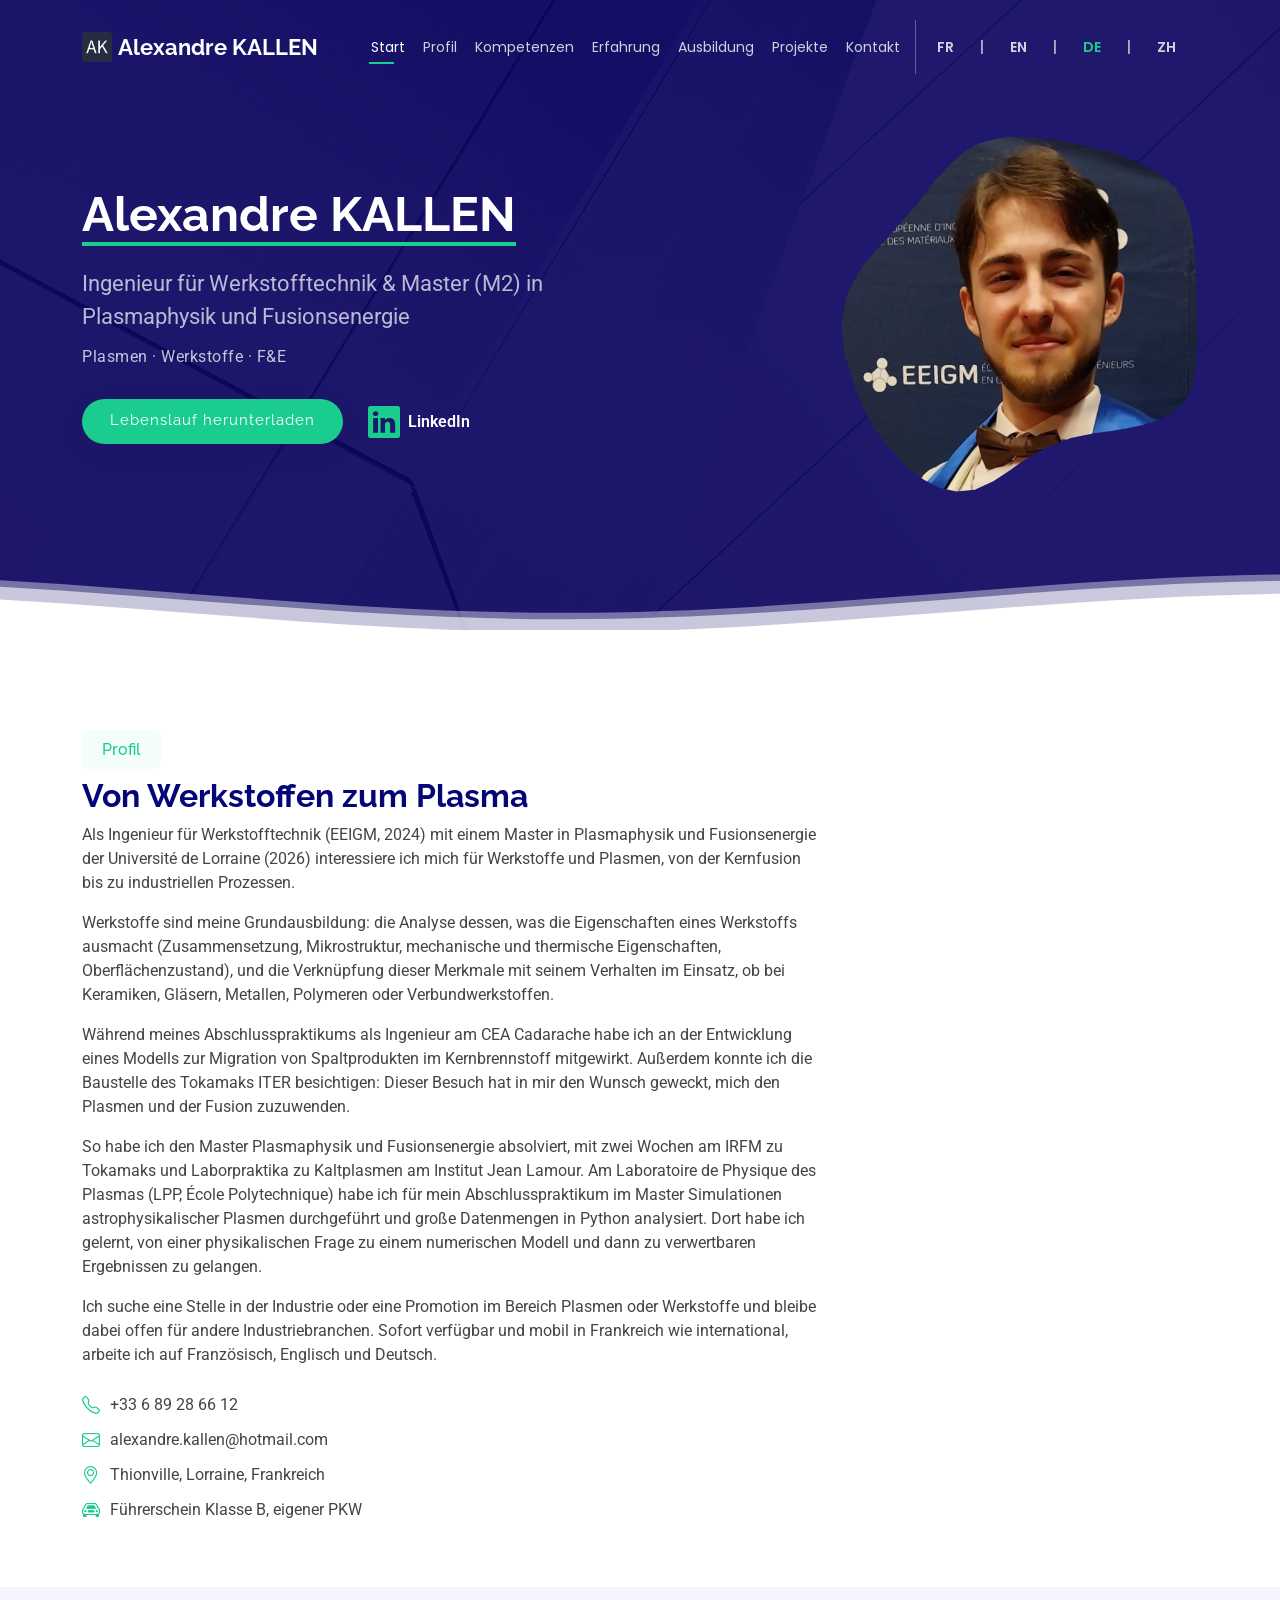
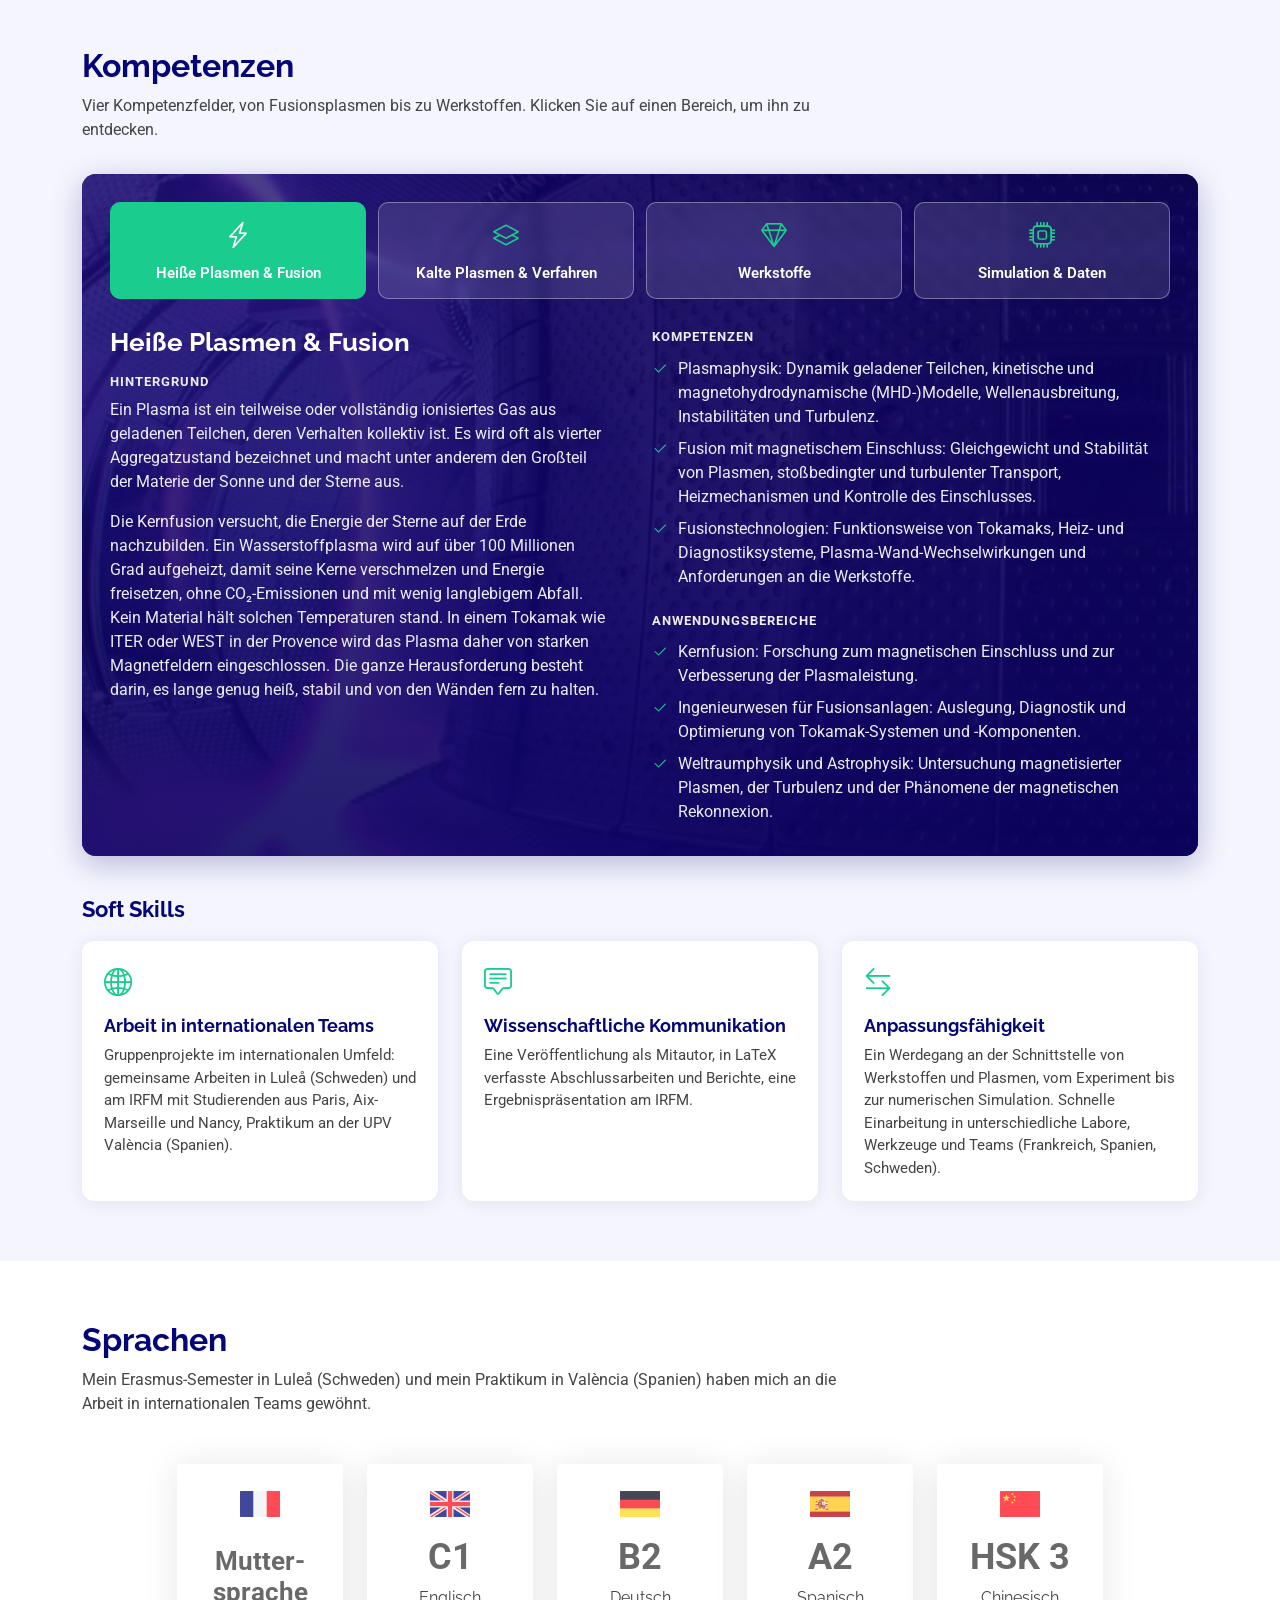
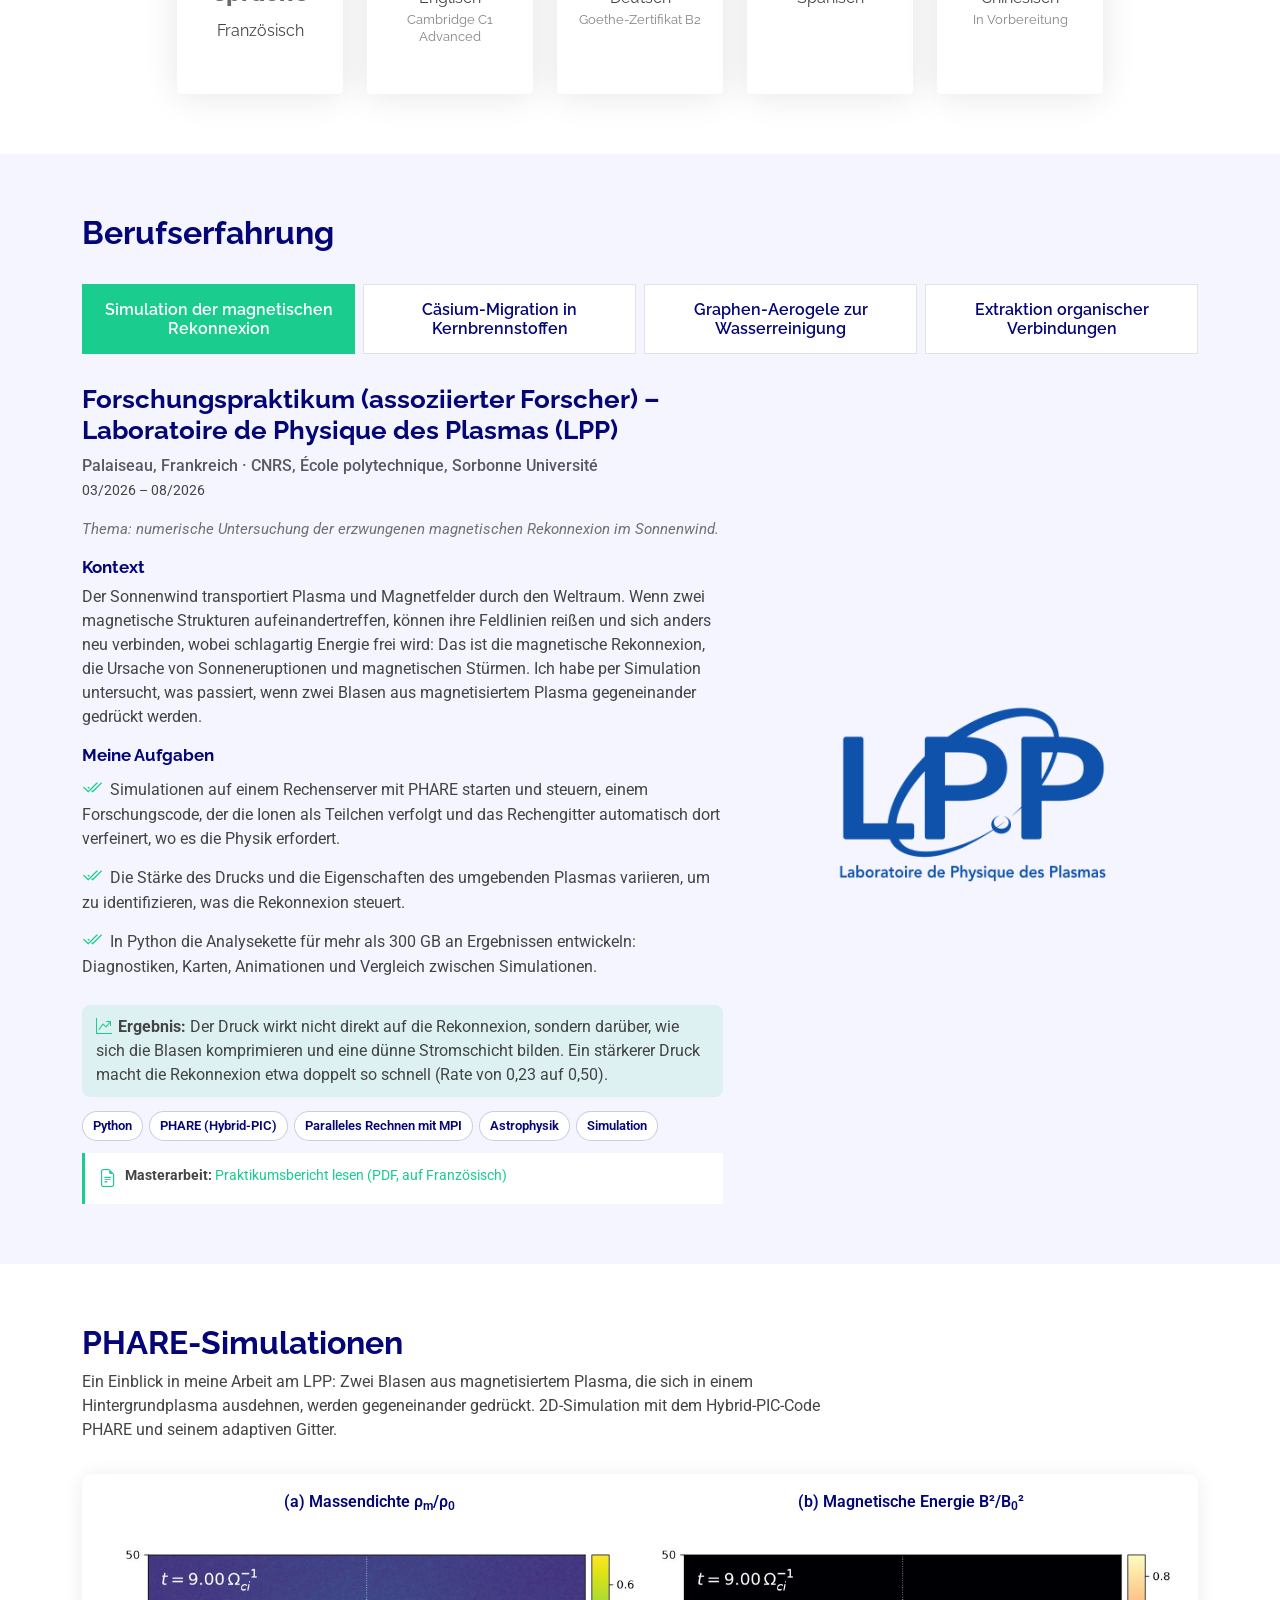
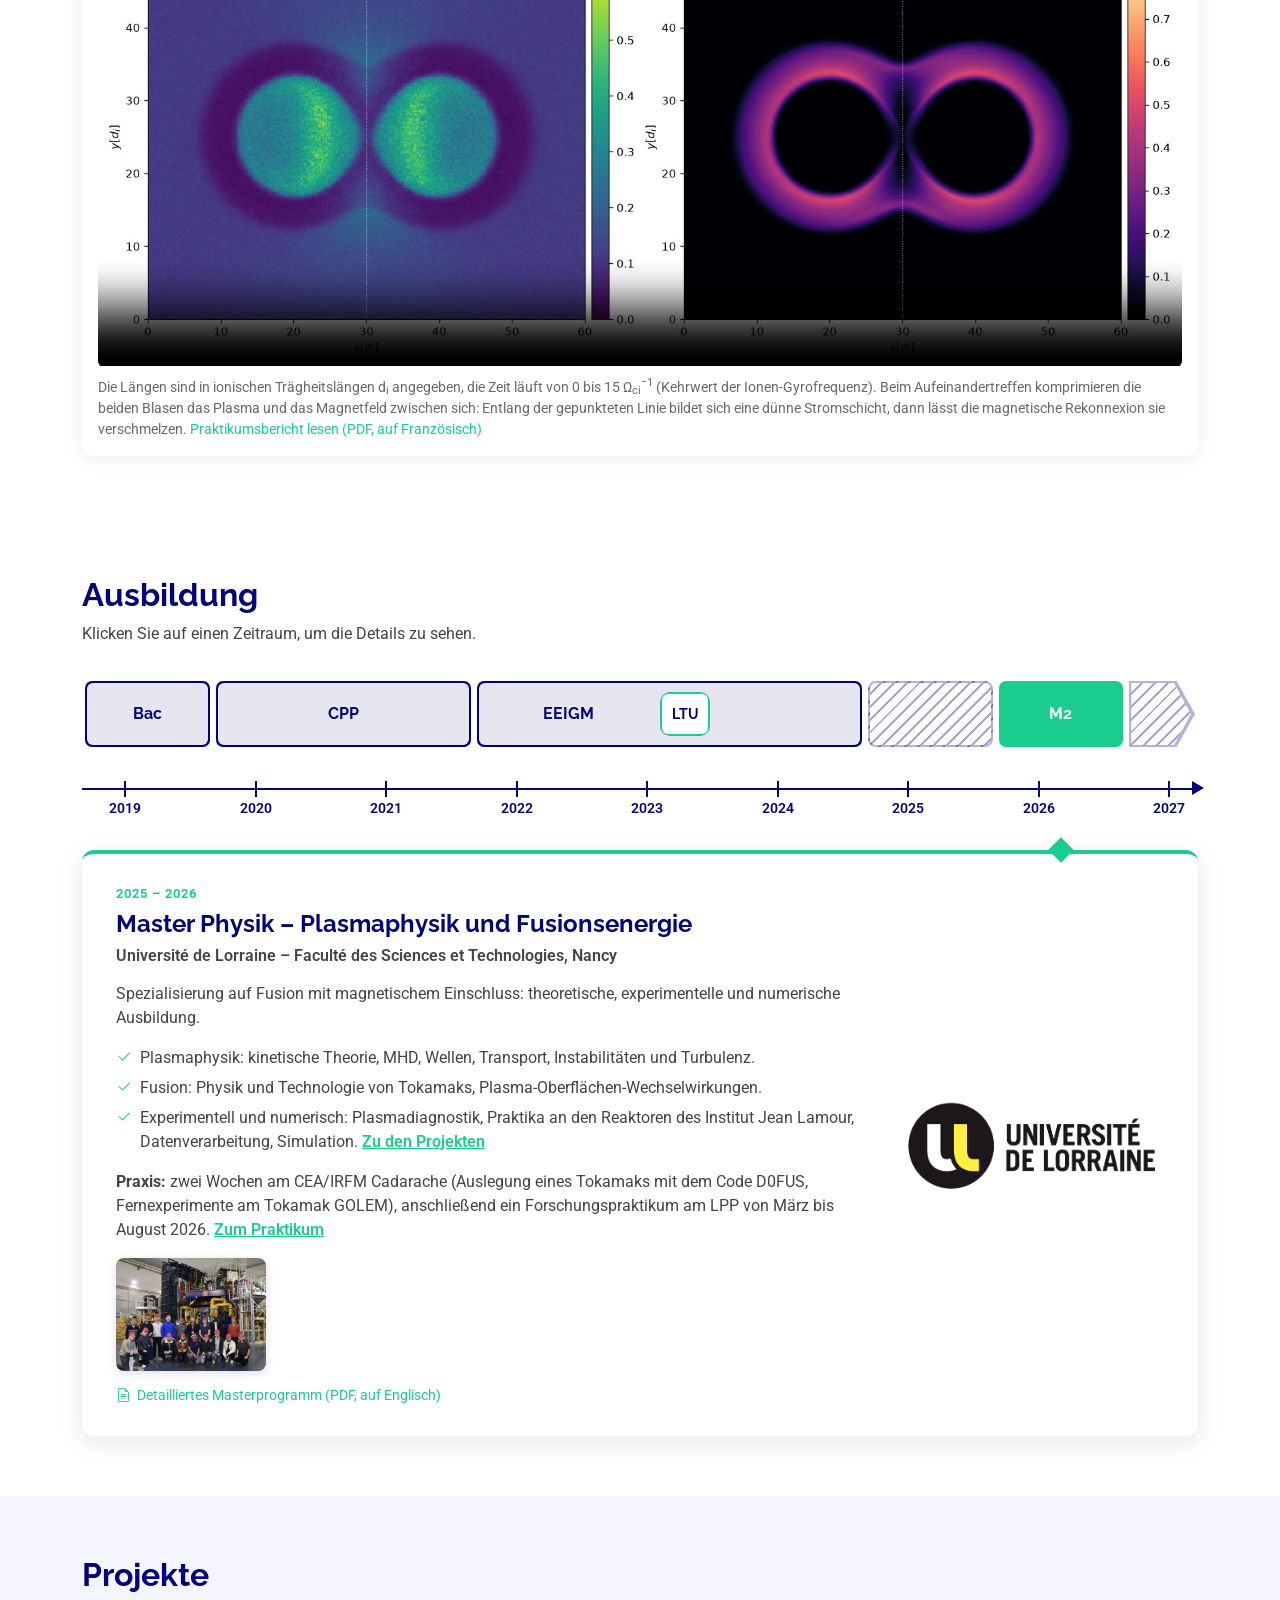
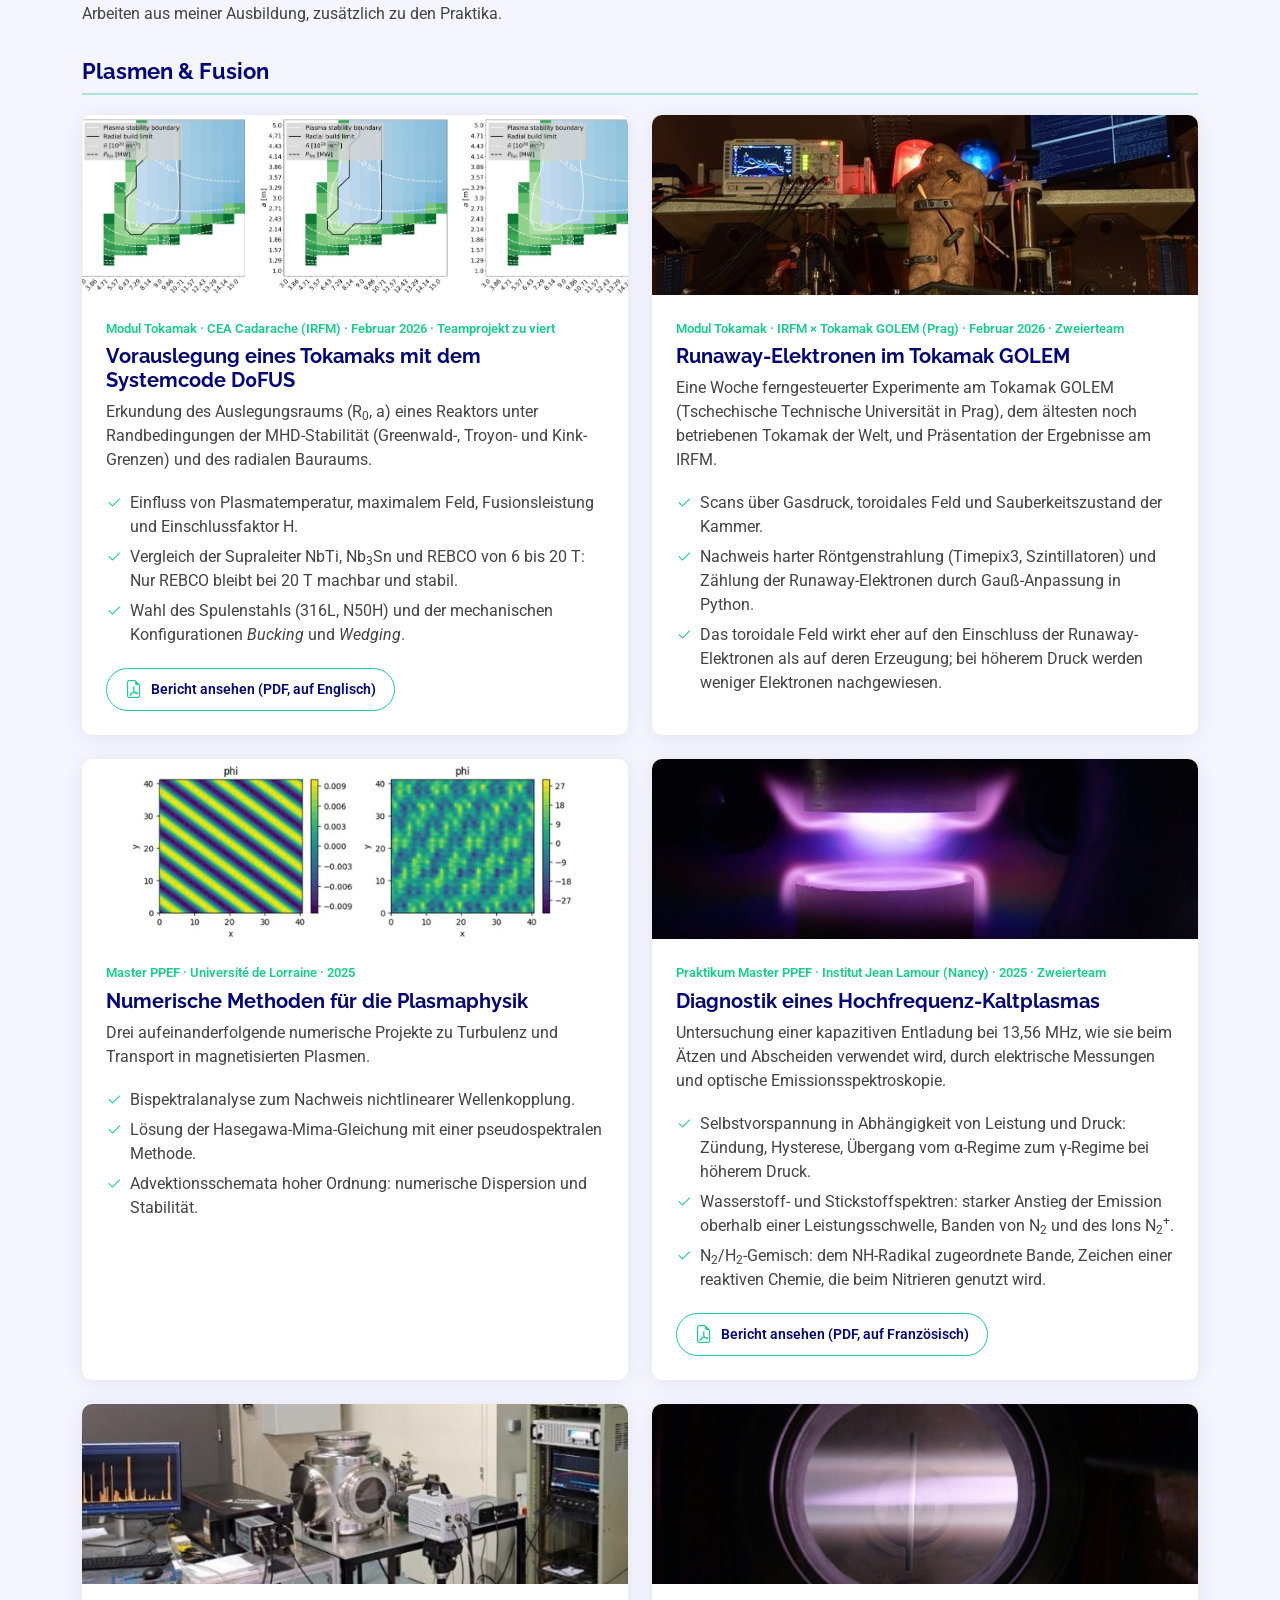
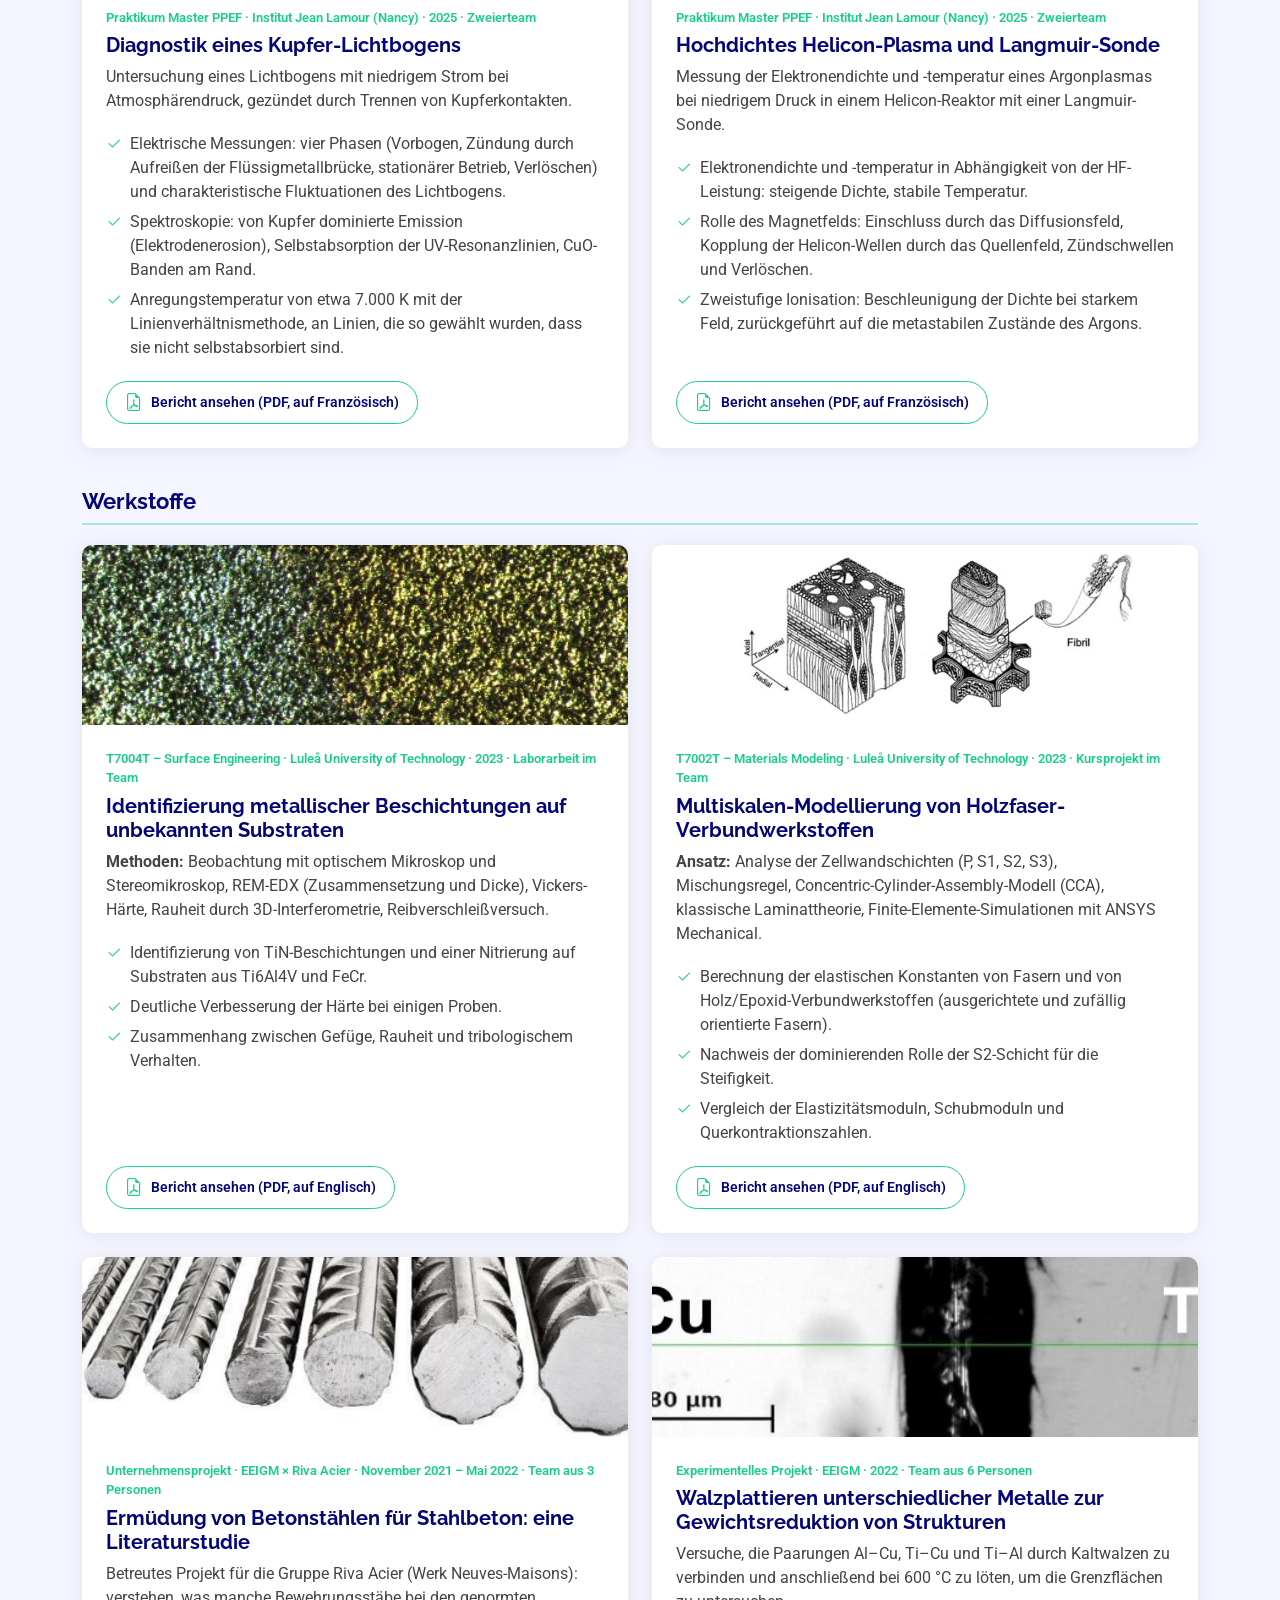
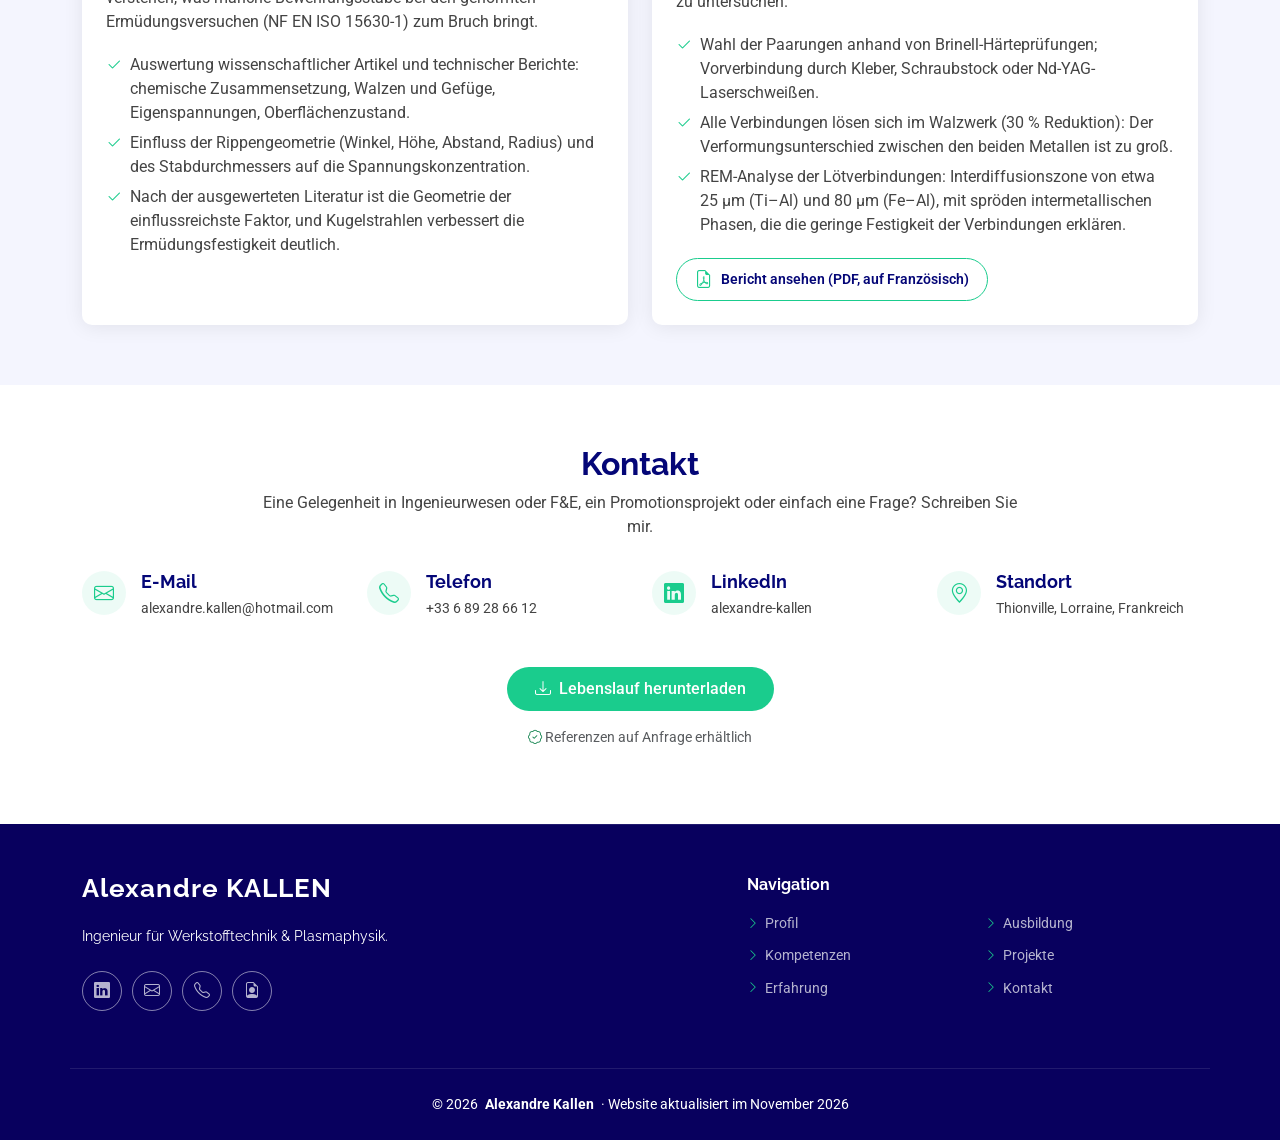
==== commit 6f9f3420: "Profile text, tagline, skills intro and zh contact layout" ====
--- a/de/index.html
+++ b/de/index.html
@@ -22,9 +22,9 @@
 
   <meta name="google-site-verification" content="k6O8KUT2LHrCdM3a5IxVxGklGlJseRZHyY6bxbT-aVY" />
 
-  <meta name="description" content="Alexandre Kallen, Ingenieur für Werkstofftechnik (EEIGM) und Absolvent des Masters Plasmaphysik und Fusionsenergie (Université de Lorraine). Numerische Modellierung, Datenanalyse, F&amp;E.">
+  <meta name="description" content="Alexandre Kallen, Ingenieur für Werkstofftechnik (EEIGM) und Absolvent des Masters Plasmaphysik und Fusionsenergie (Université de Lorraine). Plasmen, Werkstoffe, F&amp;E.">
   <meta property="og:title" content="Alexandre Kallen – Ingenieur für Werkstofftechnik & Plasmaphysik">
-  <meta property="og:description" content="Numerische Modellierung, Datenanalyse und F&E an der Schnittstelle von Werkstoffwissenschaft und Plasmaphysik.">
+  <meta property="og:description" content="Werkstoffingenieur und Plasmaphysiker: ein F&E-Profil an der Schnittstelle von Werkstoffwissenschaft und Plasmaphysik.">
   <meta property="og:type" content="website">
   <meta property="og:locale" content="de_DE">
   <meta property="og:image" content="https://alexandre-kallen.github.io/assets/img/profil-picture/alexandre-kallen.jpg">
@@ -135,7 +135,7 @@
           <div class="col-lg-6 d-flex flex-column justify-content-center" data-aos="fade-in">
             <h1><span>Alexandre KALLEN</span></h1>
             <p>Ingenieur für Werkstofftechnik &amp; Master (M2) in Plasmaphysik und Fusionsenergie</p>
-            <p class="hero-tagline">Numerische Modellierung · Datenanalyse · F&amp;E</p>
+            <p class="hero-tagline">Plasmen · Werkstoffe · F&amp;E</p>
             <div class="d-flex flex-wrap">
               <a href="../assets/cv/CV_Alexandre_Kallen_DE.pdf" class="btn-get-started" download="CV_Alexandre_Kallen_DE.pdf">Lebenslauf herunterladen</a>
               <a href="https://www.linkedin.com/in/alexandre-kallen/" target="_blank" rel="noopener" class="btn-watch-video d-flex align-items-center"><i class="bi bi-linkedin"></i><span>LinkedIn</span></a>
@@ -171,10 +171,11 @@
           <div class="col-xl-8 content">
             <h3>Profil</h3>
             <h2>Von Werkstoffen zum Plasma</h2>
-            <p>Als Ingenieur für Werkstofftechnik (EEIGM, 2024) mit einem Master in Plasmaphysik und Fusionsenergie der Université de Lorraine (2026) habe ich ein Profil an der Schnittstelle zweier Disziplinen aufgebaut: zu verstehen, wie sich ein Plasma verhält und wie es auf die Materie wirkt, mit der es in Berührung kommt.</p>
-            <p>Die Werkstoffkunde ist meine Grundlage. Ich kann analysieren, was die Eigenschaften eines Werkstoffs bestimmt (Zusammensetzung, innere Struktur, Härte, Oberflächenzustand), und diese Merkmale mit seinem Verhalten im Einsatz in Beziehung setzen, sei es bei Keramiken, Gläsern, Metallen, Polymeren oder Verbundwerkstoffen.</p>
-            <p>Während meines Praktikums am CEA Cadarache habe ich an der Entwicklung eines Modells zur Cäsium-Migration in Kernbrennstoff mitgewirkt. Außerdem konnte ich die ITER-Baustelle besichtigen: Dieser Besuch hat in mir den Wunsch geweckt, mich den Plasmen und der Fusion zuzuwenden. Am Laboratoire de Physique des Plasmas habe ich in meinem Abschlusspraktikum des Masters Simulationen astrophysikalischer Plasmen durchgeführt und große Datenmengen mit Python ausgewertet. Dort habe ich gelernt, von einer physikalischen Fragestellung zu einem numerischen Modell und anschließend zu verwertbaren Ergebnissen zu gelangen.</p>
-            <p>Ich suche eine Stelle in F&amp;E oder im Ingenieurwesen, in der Industrie oder als Promotion, im Bereich der Plasmen (heiß oder kalt) oder der Werkstoffe, bleibe aber offen für andere Industriezweige. Ich bin sofort verfügbar, in Frankreich wie im Ausland mobil und arbeite auf Französisch, Englisch und Deutsch.</p>
+            <p>Als Ingenieur für Werkstofftechnik (EEIGM, 2024) mit einem Master in Plasmaphysik und Fusionsenergie der Université de Lorraine (2026) interessiere ich mich für Werkstoffe und Plasmen, von der Kernfusion bis zu industriellen Prozessen.</p>
+            <p>Werkstoffe sind meine Grundausbildung: die Analyse dessen, was die Eigenschaften eines Werkstoffs ausmacht (Zusammensetzung, Mikrostruktur, mechanische und thermische Eigenschaften, Oberflächenzustand), und die Verknüpfung dieser Merkmale mit seinem Verhalten im Einsatz, ob bei Keramiken, Gläsern, Metallen, Polymeren oder Verbundwerkstoffen.</p>
+            <p>Während meines Abschlusspraktikums als Ingenieur am CEA Cadarache habe ich an der Entwicklung eines Modells zur Migration von Spaltprodukten im Kernbrennstoff mitgewirkt. Außerdem konnte ich die Baustelle des Tokamaks ITER besichtigen: Dieser Besuch hat in mir den Wunsch geweckt, mich den Plasmen und der Fusion zuzuwenden.</p>
+            <p>So habe ich den Master Plasmaphysik und Fusionsenergie absolviert, mit zwei Wochen am IRFM zu Tokamaks und Laborpraktika zu Kaltplasmen am Institut Jean Lamour. Am Laboratoire de Physique des Plasmas (LPP, École Polytechnique) habe ich für mein Abschlusspraktikum im Master Simulationen astrophysikalischer Plasmen durchgeführt und große Datenmengen in Python analysiert. Dort habe ich gelernt, von einer physikalischen Frage zu einem numerischen Modell und dann zu verwertbaren Ergebnissen zu gelangen.</p>
+            <p>Ich suche eine Stelle in der Industrie oder eine Promotion im Bereich Plasmen oder Werkstoffe und bleibe dabei offen für andere Industriebranchen. Sofort verfügbar und mobil in Frankreich wie international, arbeite ich auf Französisch, Englisch und Deutsch.</p>
             <ul class="contact-list">
               <li><i class="bi bi-telephone"></i><a href="tel:+33689286612">+33 6 89 28 66 12</a></li>
               <li><i class="bi bi-envelope"></i><a href="mailto:alexandre.kallen@hotmail.com">alexandre.kallen@hotmail.com</a></li>
@@ -182,6 +183,7 @@
               <li><i class="bi bi-car-front"></i><span>Führerschein Klasse B, eigener PKW</span></li>
             </ul>
           </div>
+
         </div>
 
       </div>
@@ -194,7 +196,7 @@
       <div class="container">
         <div class="section-heading">
           <h2>Kompetenzen</h2>
-          <p>Vier Bereiche und vor allem ihre Schnittstellen. Klicken Sie auf einen Bereich, um ihn zu entdecken.</p>
+          <p>Vier Kompetenzfelder, von Fusionsplasmen bis zu Werkstoffen. Klicken Sie auf einen Bereich, um ihn zu entdecken.</p>
         </div>
 
         <!-- Vier Bereiche: ein Klick ändert Hintergrund und Text -->
--- a/assets/css/custom.css
+++ b/assets/css/custom.css
@@ -425,3 +425,11 @@
 .profile-explorer .pe-panel .col-lg-6:first-child { padding-right: 32px; }
 .profile-explorer .pe-bg-layer.is-active { opacity: .60; }
 
+/* Page chinoise : contacts en grille 3x2, bloc centré, colonnes alignées */
+@media (min-width: 992px) {
+  .contact .row.contact-grid {
+    display: grid; grid-template-columns: repeat(3, max-content);
+    justify-content: center; column-gap: 90px; row-gap: 22px; margin: 0;
+  }
+  .contact .row.contact-grid > * { width: auto; max-width: none; padding: 0; margin: 0; }
+}
